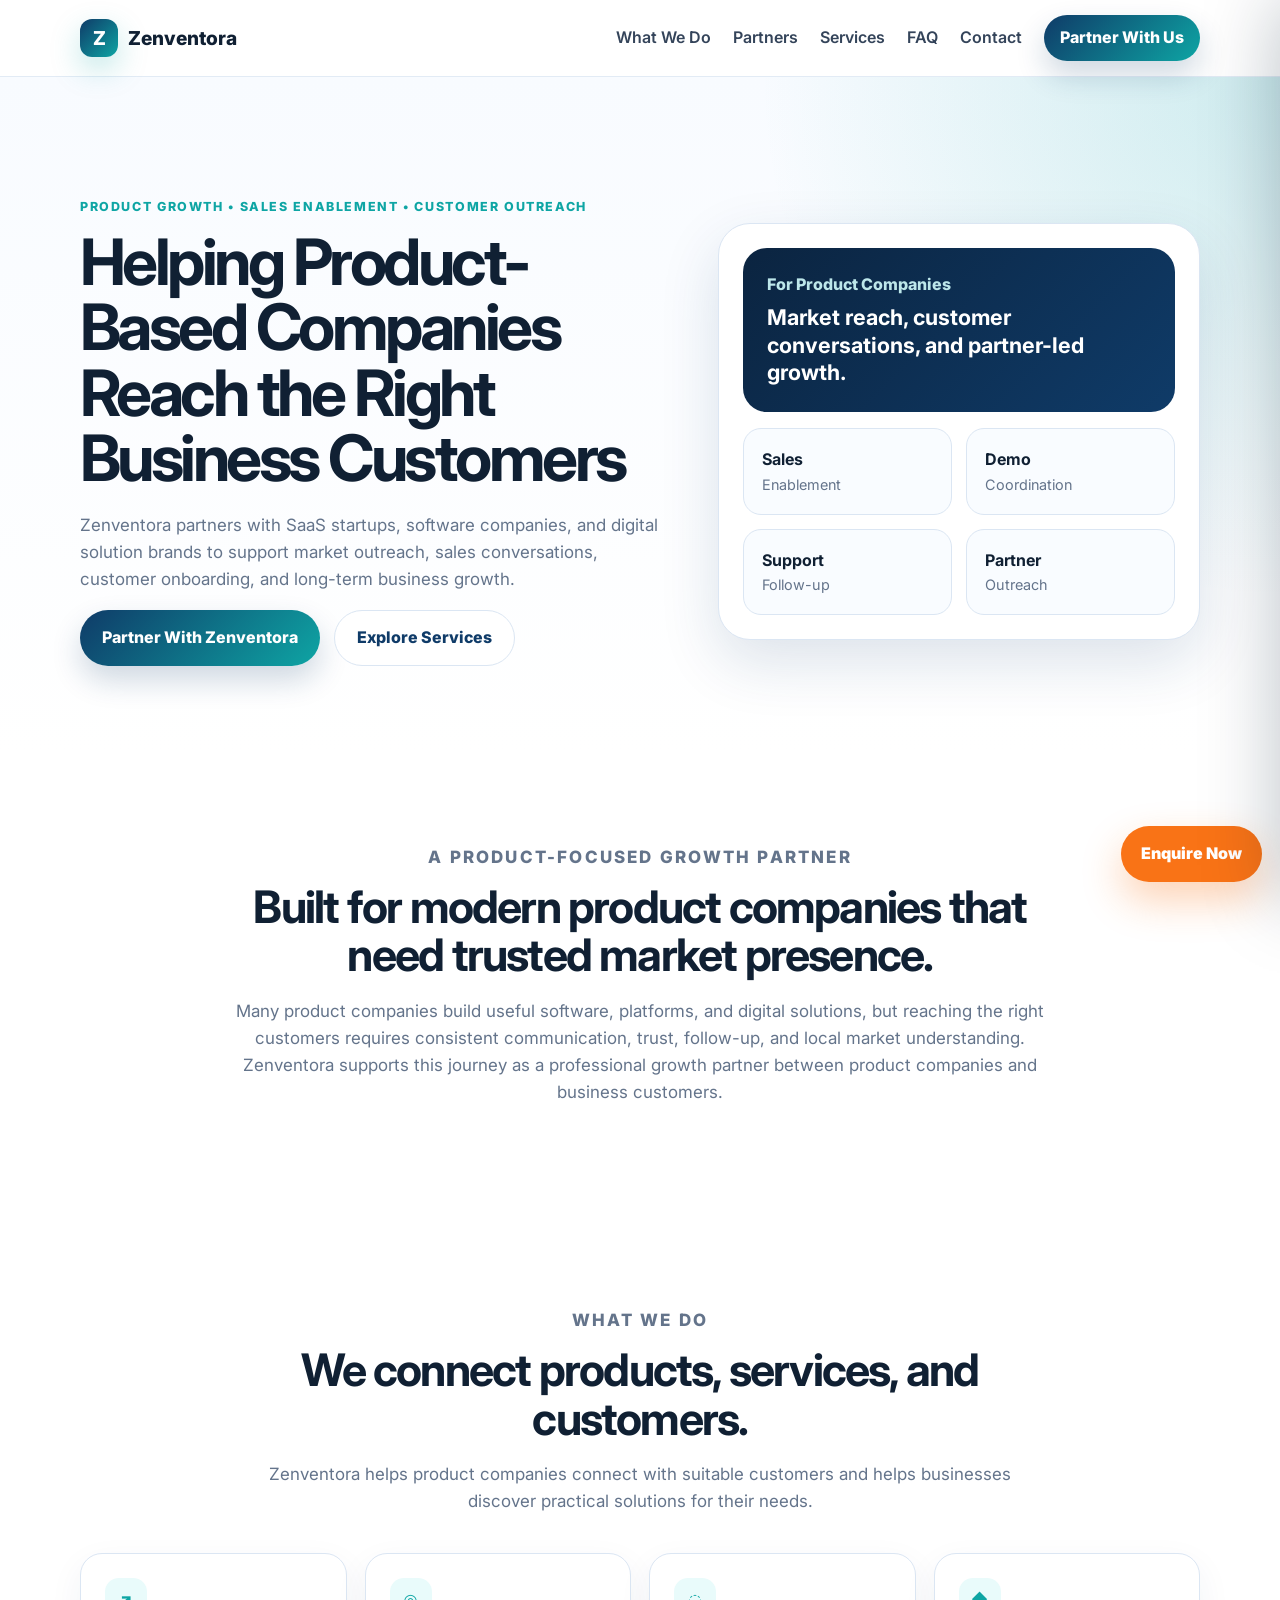
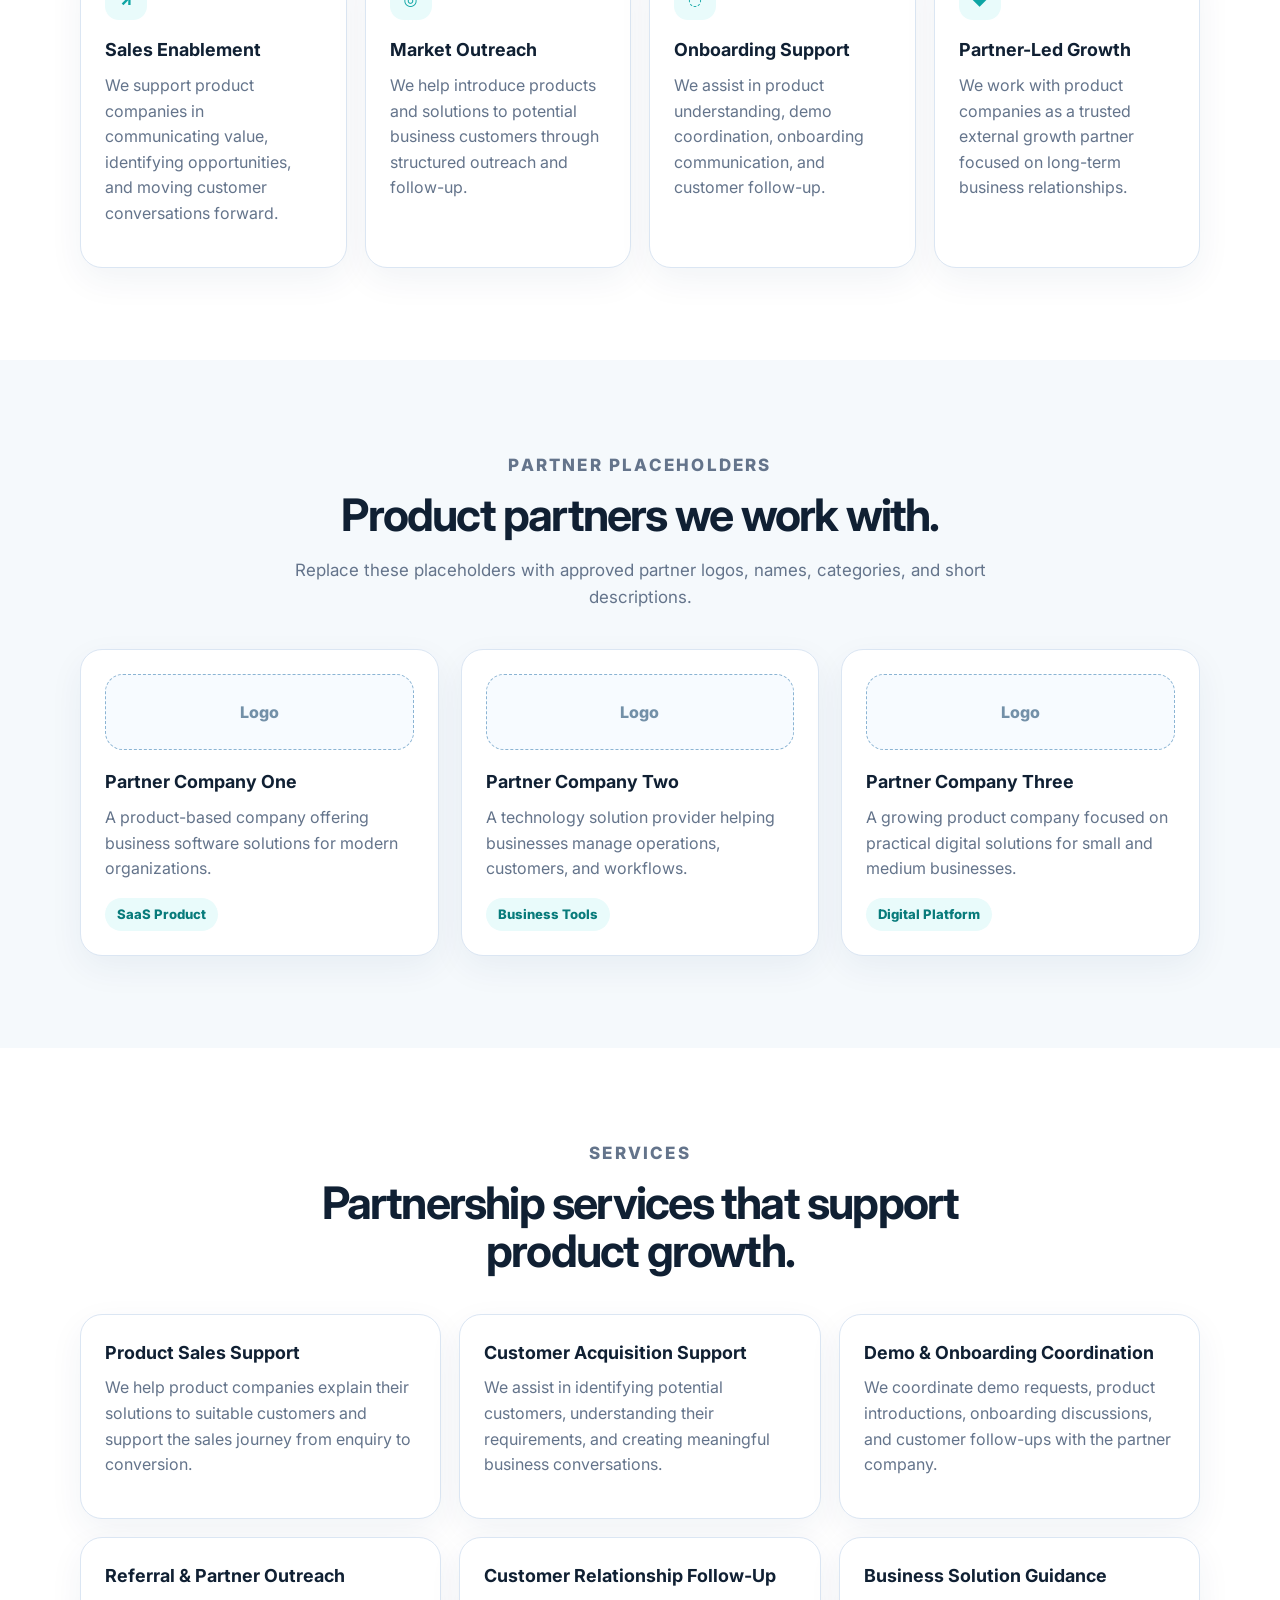
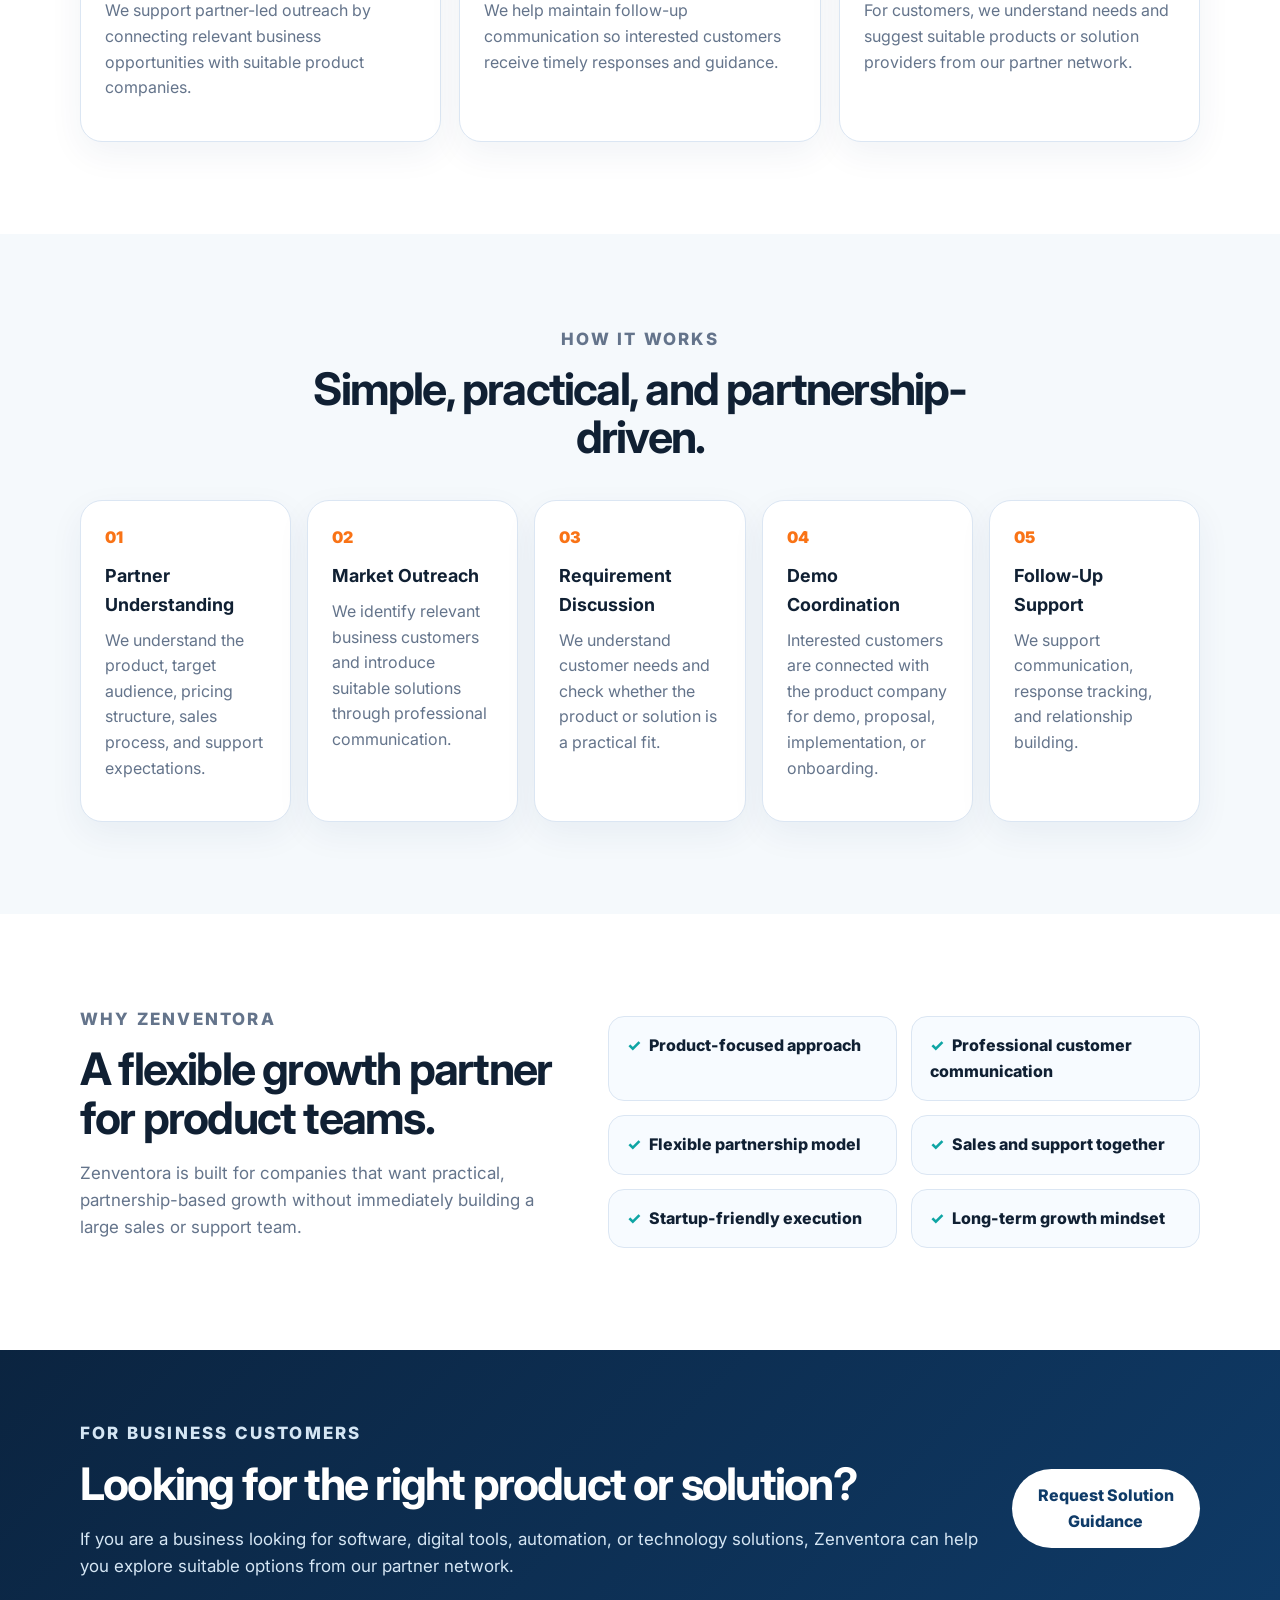
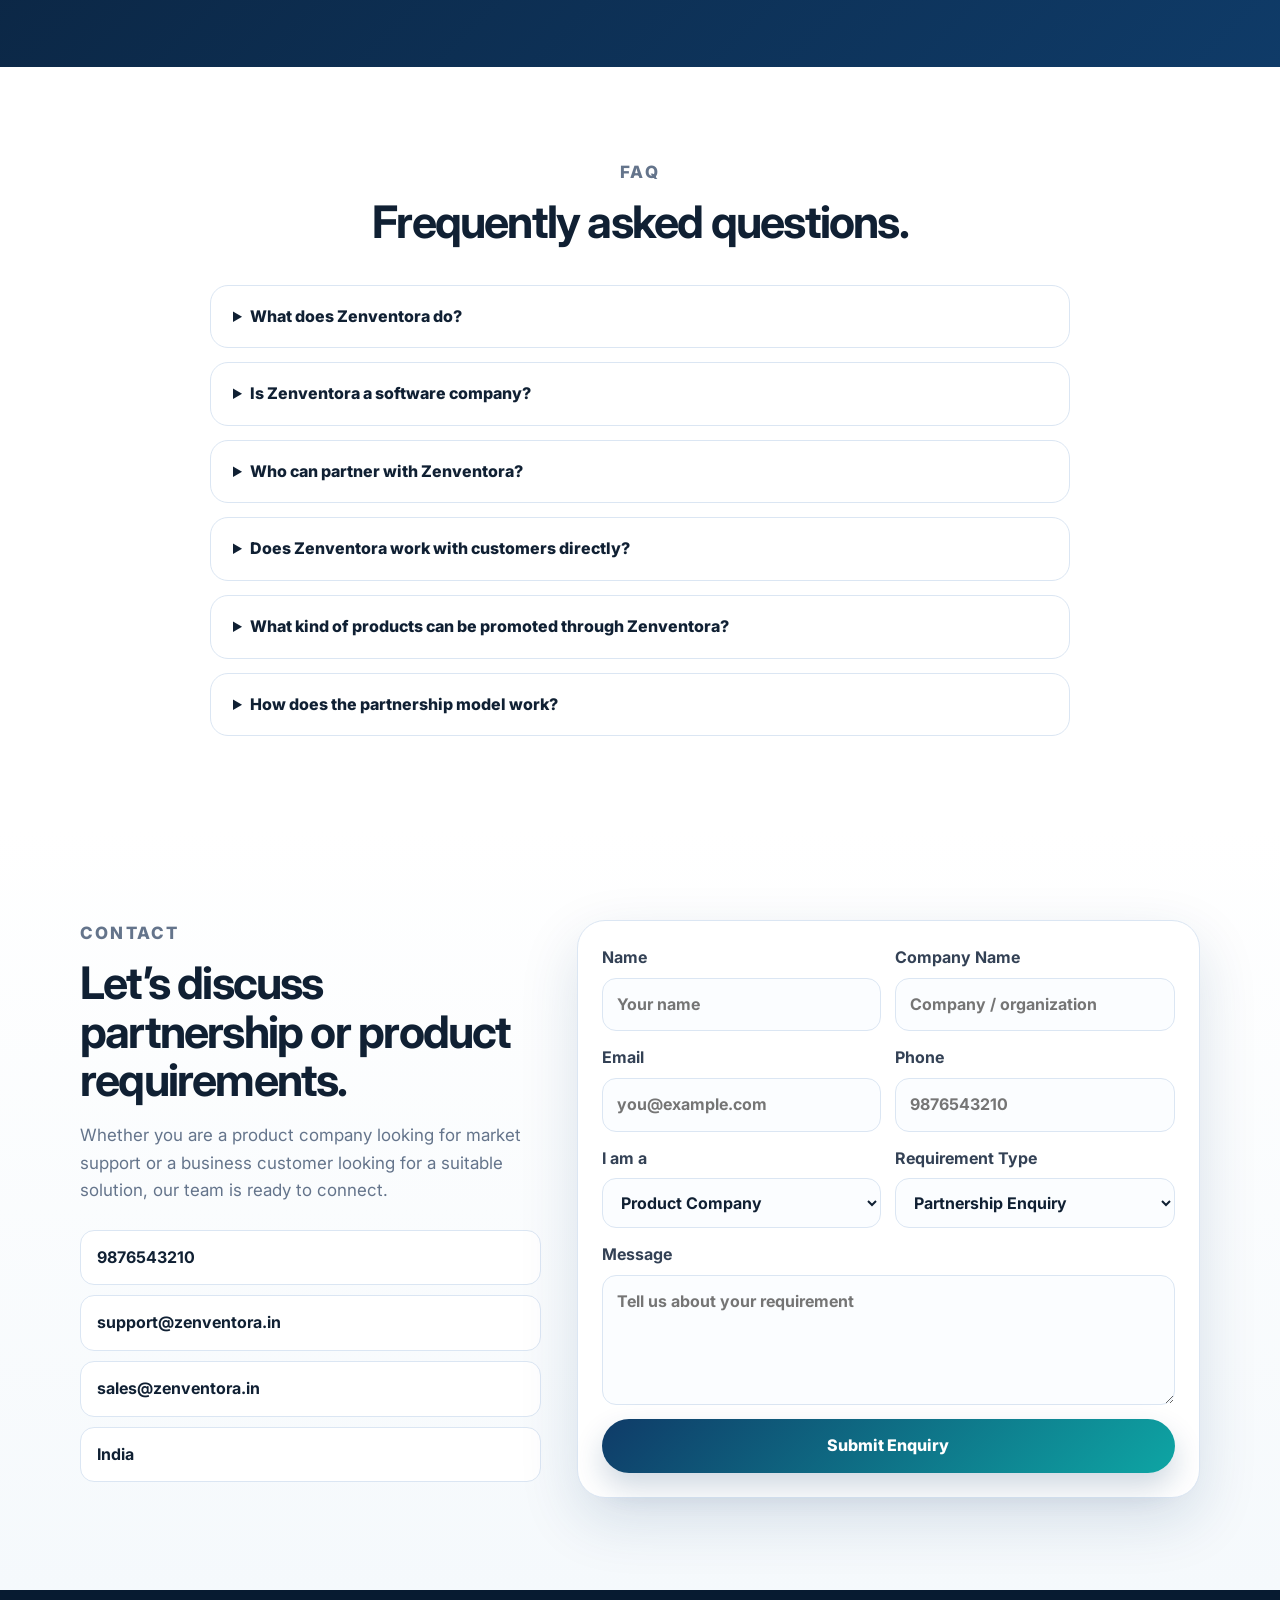
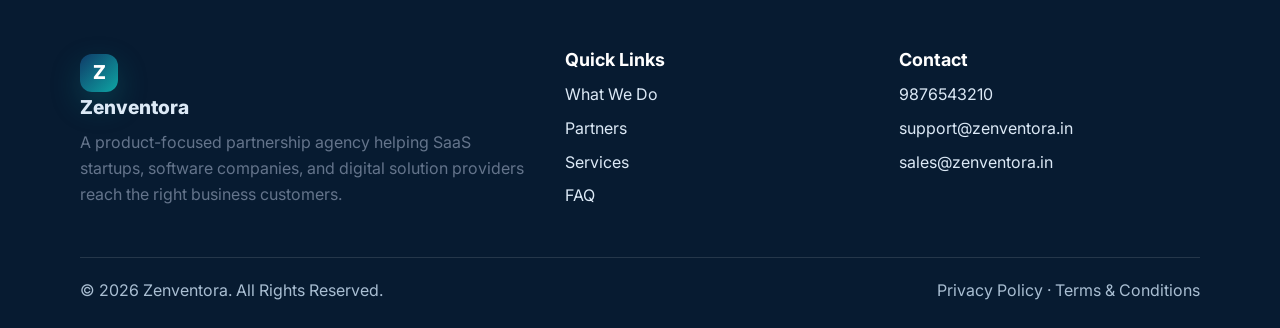
==== index.html @ bc0eb125 "Fix stylesheet link tag in index.html" ====
<!doctype html>
<html lang="en-IN">
<head>
  <meta charset="utf-8" />
  <meta name="viewport" content="width=device-width, initial-scale=1" />
  <title>Zenventora | Product Sales & Partnership Growth Agency</title>
  <meta name="description" content="Zenventora helps SaaS startups, software product companies, and digital solution providers reach the right business customers through market outreach, sales support, onboarding coordination, and partner-led growth." />
  <meta name="keywords" content="product sales partner India, SaaS sales support agency, startup product growth partner, software product sales partner, customer acquisition support, business solution partner, SaaS partnership agency, product outreach agency" />
  <meta name="author" content="Zenventora" />
  <meta name="robots" content="index, follow, max-image-preview:large" />
  <link rel="canonical" href="https://zenventora.in/" />

  <meta property="og:type" content="website" />
  <meta property="og:url" content="https://zenventora.in/" />
  <meta property="og:title" content="Zenventora — Product-Focused Growth Partner" />
  <meta property="og:description" content="Helping product companies and SaaS startups connect with suitable business customers through sales support, outreach, and partnership coordination." />
  <meta property="og:image" content="https://zenventora.in/assets/og-image.svg" />
  <meta property="og:site_name" content="Zenventora" />
  <meta property="og:locale" content="en_IN" />
  <meta name="twitter:card" content="summary_large_image" />
  <meta name="twitter:title" content="Zenventora — Product-Focused Growth Partner" />
  <meta name="twitter:description" content="Product growth, sales enablement, customer outreach, and partner-led growth for SaaS and software companies." />
  <meta name="twitter:image" content="https://zenventora.in/assets/og-image.svg" />

  <link rel="icon" href="/assets/favicon.svg" type="image/svg+xml" />
  <link rel="apple-touch-icon" href="/assets/apple-touch-icon.svg" />
  <link rel="manifest" href="/site.webmanifest" />
  <meta name="theme-color" content="#0f3b68" />

  <link rel="preconnect" href="https://fonts.googleapis.com" />
  <link rel="preconnect" href="https://fonts.gstatic.com" crossorigin />
  <link href="https://fonts.googleapis.com/css2?family=Inter:wght@400;500;600;700;800&display=swap" rel="stylesheet" />
  <link rel="stylesheet" href="styles.css">

  <script type="application/ld+json">
  {
    "@context": "https://schema.org",
    "@type": "Organization",
    "name": "Zenventora",
    "url": "https://zenventora.in/",
    "logo": "https://zenventora.in/assets/favicon.svg",
    "description": "Zenventora helps product-based companies, SaaS startups, and digital solution providers reach business customers through market outreach, sales support, onboarding coordination, and partner-led growth.",
    "contactPoint": [{
      "@type": "ContactPoint",
      "telephone": "+91-9876543210",
      "contactType": "sales",
      "areaServed": "IN",
      "availableLanguage": ["English", "Tamil"]
    }]
  }
  </script>
  <script type="application/ld+json">
  {
    "@context": "https://schema.org",
    "@type": "FAQPage",
    "mainEntity": [
      {"@type":"Question","name":"What does Zenventora do?","acceptedAnswer":{"@type":"Answer","text":"Zenventora helps product-based companies, SaaS startups, and digital solution providers reach suitable business customers through market outreach, sales support, onboarding coordination, and partner-led growth."}},
      {"@type":"Question","name":"Is Zenventora a software company?","acceptedAnswer":{"@type":"Answer","text":"Zenventora is a product partnership and growth support agency that works with product companies and connects their solutions with suitable customers."}},
      {"@type":"Question","name":"Who can partner with Zenventora?","acceptedAnswer":{"@type":"Answer","text":"SaaS companies, software product companies, startup product teams, digital solution brands, and business technology providers can partner with Zenventora."}},
      {"@type":"Question","name":"Does Zenventora work with customers directly?","acceptedAnswer":{"@type":"Answer","text":"Yes. Businesses looking for software, digital tools, automation, or technology solutions can contact Zenventora for guided solution discovery."}}
    ]
  }
  </script>
</head>
<body>
  <a class="skip-link" href="#main">Skip to content</a>
  <header class="site-header" data-header>
    <nav class="nav container" aria-label="Primary navigation">
      <a class="brand" href="#home" aria-label="Zenventora home">
        <span class="brand-mark">Z</span><span>Zenventora</span>
      </a>
      <button class="nav-toggle" type="button" aria-controls="nav-menu" aria-expanded="false" data-nav-toggle>Menu</button>
      <div id="nav-menu" class="nav-menu" data-nav-menu>
        <a href="#what-we-do">What We Do</a>
        <a href="#partners">Partners</a>
        <a href="#services">Services</a>
        <a href="#faq">FAQ</a>
        <a href="#contact">Contact</a>
        <button class="btn btn-primary btn-small" type="button" data-open-drawer>Partner With Us</button>
      </div>
    </nav>
  </header>

  <main id="main">
    <section id="home" class="hero section">
      <div class="container hero-grid">
        <div class="hero-copy">
          <p class="eyebrow">Product Growth • Sales Enablement • Customer Outreach</p>
          <h1>Helping Product-Based Companies Reach the Right Business Customers</h1>
          <p class="hero-text">Zenventora partners with SaaS startups, software companies, and digital solution brands to support market outreach, sales conversations, customer onboarding, and long-term business growth.</p>
          <div class="hero-actions">
            <button class="btn btn-primary" type="button" data-open-drawer>Partner With Zenventora</button>
            <a class="btn btn-secondary" href="#services">Explore Services</a>
          </div>
        </div>
        <div class="hero-panel" aria-label="Zenventora focus areas">
          <div class="metric-card accent">
            <span>For Product Companies</span>
            <strong>Market reach, customer conversations, and partner-led growth.</strong>
          </div>
          <div class="metric-grid">
            <div><strong>Sales</strong><span>Enablement</span></div>
            <div><strong>Demo</strong><span>Coordination</span></div>
            <div><strong>Support</strong><span>Follow-up</span></div>
            <div><strong>Partner</strong><span>Outreach</span></div>
          </div>
        </div>
      </div>
    </section>

    <section class="section intro">
      <div class="container narrow">
        <p class="eyebrow">A product-focused growth partner</p>
        <h2>Built for modern product companies that need trusted market presence.</h2>
        <p>Many product companies build useful software, platforms, and digital solutions, but reaching the right customers requires consistent communication, trust, follow-up, and local market understanding. Zenventora supports this journey as a professional growth partner between product companies and business customers.</p>
      </div>
    </section>

    <section id="what-we-do" class="section">
      <div class="container">
        <div class="section-heading">
          <p class="eyebrow">What we do</p>
          <h2>We connect products, services, and customers.</h2>
          <p>Zenventora helps product companies connect with suitable customers and helps businesses discover practical solutions for their needs.</p>
        </div>
        <div class="card-grid four">
          <article class="card"><span class="icon">↗</span><h3>Sales Enablement</h3><p>We support product companies in communicating value, identifying opportunities, and moving customer conversations forward.</p></article>
          <article class="card"><span class="icon">◎</span><h3>Market Outreach</h3><p>We help introduce products and solutions to potential business customers through structured outreach and follow-up.</p></article>
          <article class="card"><span class="icon">◌</span><h3>Onboarding Support</h3><p>We assist in product understanding, demo coordination, onboarding communication, and customer follow-up.</p></article>
          <article class="card"><span class="icon">◆</span><h3>Partner-Led Growth</h3><p>We work with product companies as a trusted external growth partner focused on long-term business relationships.</p></article>
        </div>
      </div>
    </section>

    <section id="partners" class="section soft-bg">
      <div class="container">
        <div class="section-heading">
          <p class="eyebrow">Partner placeholders</p>
          <h2>Product partners we work with.</h2>
          <p>Replace these placeholders with approved partner logos, names, categories, and short descriptions.</p>
        </div>
        <div class="partner-grid">
          <article class="partner-card"><div class="logo-placeholder">Logo</div><h3>Partner Company One</h3><p>A product-based company offering business software solutions for modern organizations.</p><span>SaaS Product</span></article>
          <article class="partner-card"><div class="logo-placeholder">Logo</div><h3>Partner Company Two</h3><p>A technology solution provider helping businesses manage operations, customers, and workflows.</p><span>Business Tools</span></article>
          <article class="partner-card"><div class="logo-placeholder">Logo</div><h3>Partner Company Three</h3><p>A growing product company focused on practical digital solutions for small and medium businesses.</p><span>Digital Platform</span></article>
        </div>
      </div>
    </section>

    <section id="services" class="section">
      <div class="container">
        <div class="section-heading">
          <p class="eyebrow">Services</p>
          <h2>Partnership services that support product growth.</h2>
        </div>
        <div class="service-list">
          <article><h3>Product Sales Support</h3><p>We help product companies explain their solutions to suitable customers and support the sales journey from enquiry to conversion.</p></article>
          <article><h3>Customer Acquisition Support</h3><p>We assist in identifying potential customers, understanding their requirements, and creating meaningful business conversations.</p></article>
          <article><h3>Demo & Onboarding Coordination</h3><p>We coordinate demo requests, product introductions, onboarding discussions, and customer follow-ups with the partner company.</p></article>
          <article><h3>Referral & Partner Outreach</h3><p>We support partner-led outreach by connecting relevant business opportunities with suitable product companies.</p></article>
          <article><h3>Customer Relationship Follow-Up</h3><p>We help maintain follow-up communication so interested customers receive timely responses and guidance.</p></article>
          <article><h3>Business Solution Guidance</h3><p>For customers, we understand needs and suggest suitable products or solution providers from our partner network.</p></article>
        </div>
      </div>
    </section>

    <section class="section process soft-bg">
      <div class="container">
        <div class="section-heading"><p class="eyebrow">How it works</p><h2>Simple, practical, and partnership-driven.</h2></div>
        <div class="steps">
          <article><span>01</span><h3>Partner Understanding</h3><p>We understand the product, target audience, pricing structure, sales process, and support expectations.</p></article>
          <article><span>02</span><h3>Market Outreach</h3><p>We identify relevant business customers and introduce suitable solutions through professional communication.</p></article>
          <article><span>03</span><h3>Requirement Discussion</h3><p>We understand customer needs and check whether the product or solution is a practical fit.</p></article>
          <article><span>04</span><h3>Demo Coordination</h3><p>Interested customers are connected with the product company for demo, proposal, implementation, or onboarding.</p></article>
          <article><span>05</span><h3>Follow-Up Support</h3><p>We support communication, response tracking, and relationship building.</p></article>
        </div>
      </div>
    </section>

    <section class="section split-section">
      <div class="container split-grid">
        <div>
          <p class="eyebrow">Why Zenventora</p>
          <h2>A flexible growth partner for product teams.</h2>
          <p>Zenventora is built for companies that want practical, partnership-based growth without immediately building a large sales or support team.</p>
        </div>
        <div class="check-grid">
          <span>Product-focused approach</span><span>Professional customer communication</span><span>Flexible partnership model</span><span>Sales and support together</span><span>Startup-friendly execution</span><span>Long-term growth mindset</span>
        </div>
      </div>
    </section>

    <section class="section customer-band">
      <div class="container customer-card">
        <div><p class="eyebrow">For business customers</p><h2>Looking for the right product or solution?</h2><p>If you are a business looking for software, digital tools, automation, or technology solutions, Zenventora can help you explore suitable options from our partner network.</p></div>
        <button class="btn btn-light" type="button" data-open-drawer>Request Solution Guidance</button>
      </div>
    </section>

    <section id="faq" class="section">
      <div class="container">
        <div class="section-heading"><p class="eyebrow">FAQ</p><h2>Frequently asked questions.</h2></div>
        <div class="faq-list">
          <details><summary>What does Zenventora do?</summary><p>Zenventora helps product-based companies, SaaS startups, and digital solution providers reach suitable business customers through market outreach, sales support, onboarding coordination, and partner-led growth.</p></details>
          <details><summary>Is Zenventora a software company?</summary><p>Zenventora is a product partnership and growth support agency that works with product companies and connects their solutions with suitable customers.</p></details>
          <details><summary>Who can partner with Zenventora?</summary><p>SaaS companies, software product companies, startup product teams, digital solution brands, and business technology providers can partner with Zenventora.</p></details>
          <details><summary>Does Zenventora work with customers directly?</summary><p>Yes. Businesses looking for software, digital tools, automation, or technology solutions can contact Zenventora for guided solution discovery.</p></details>
          <details><summary>What kind of products can be promoted through Zenventora?</summary><p>Zenventora can work with CRM, ERP, billing software, HR tools, automation platforms, productivity tools, cloud services, and other digital solutions.</p></details>
          <details><summary>How does the partnership model work?</summary><p>The partnership model depends on the product, customer segment, business process, and mutual agreement between Zenventora and the product company.</p></details>
        </div>
      </div>
    </section>

    <section id="contact" class="section contact-section">
      <div class="container contact-grid">
        <div>
          <p class="eyebrow">Contact</p>
          <h2>Let’s discuss partnership or product requirements.</h2>
          <p>Whether you are a product company looking for market support or a business customer looking for a suitable solution, our team is ready to connect.</p>
          <div class="contact-points"><a href="tel:+919876543210">9876543210</a><a href="mailto:support@zenventora.in">support@zenventora.in</a><a href="mailto:sales@zenventora.in">sales@zenventora.in</a><span>India</span></div>
        </div>
        <form class="lead-form" action="#" method="post">
          <label>Name<input name="name" placeholder="Your name" required /></label>
          <label>Company Name<input name="company" placeholder="Company / organization" /></label>
          <label>Email<input type="email" name="email" placeholder="you@example.com" required /></label>
          <label>Phone<input type="tel" name="phone" placeholder="9876543210" /></label>
          <label>I am a<select name="profile"><option>Product Company</option><option>SaaS Startup</option><option>Business Customer</option><option>IT / Solution Provider</option><option>Other</option></select></label>
          <label>Requirement Type<select name="requirement"><option>Partnership Enquiry</option><option>Product Sales Support</option><option>Customer Acquisition Support</option><option>Solution Requirement</option><option>General Enquiry</option></select></label>
          <label class="full">Message<textarea name="message" rows="4" placeholder="Tell us about your requirement"></textarea></label>
          <button class="btn btn-primary full" type="submit">Submit Enquiry</button>
        </form>
      </div>
    </section>
  </main>

  <footer class="site-footer">
    <div class="container footer-grid">
      <div><a class="brand footer-brand" href="#home"><span class="brand-mark">Z</span><span>Zenventora</span></a><p>A product-focused partnership agency helping SaaS startups, software companies, and digital solution providers reach the right business customers.</p></div>
      <div><h3>Quick Links</h3><a href="#what-we-do">What We Do</a><a href="#partners">Partners</a><a href="#services">Services</a><a href="#faq">FAQ</a></div>
      <div><h3>Contact</h3><a href="tel:+919876543210">9876543210</a><a href="mailto:support@zenventora.in">support@zenventora.in</a><a href="mailto:sales@zenventora.in">sales@zenventora.in</a></div>
    </div>
    <div class="container footer-bottom"><span>© 2026 Zenventora. All Rights Reserved.</span><span><a href="#">Privacy Policy</a> · <a href="#">Terms & Conditions</a></span></div>
  </footer>

  <button class="floating-cta" type="button" data-open-drawer>Enquire Now</button>
  <div class="drawer-backdrop" data-drawer-backdrop hidden></div>
  <aside class="enquiry-drawer" aria-hidden="true" aria-label="Quick enquiry form" data-drawer>
    <button class="drawer-close" type="button" data-close-drawer>×</button>
    <p class="eyebrow">Quick enquiry</p>
    <h2>Start a conversation</h2>
    <p>Share your requirement. Replace this form action with your working form endpoint when ready.</p>
    <form class="drawer-form" action="#" method="post">
      <input name="name" placeholder="Name" required />
      <input type="email" name="email" placeholder="Email" required />
      <input type="tel" name="phone" placeholder="Phone" />
      <select name="requirement"><option>Partnership Enquiry</option><option>Solution Requirement</option><option>Product Sales Support</option><option>General Enquiry</option></select>
      <textarea name="message" rows="4" placeholder="Message"></textarea>
      <button class="btn btn-primary" type="submit">Send Enquiry</button>
    </form>
  </aside>
  <script src="/script.js" defer></script>
</body>
</html>
---- styles.css ----
:root{--navy:#0b2440;--blue:#0f3b68;--teal:#0ea5a4;--orange:#f97316;--ink:#102033;--muted:#64748b;--line:#dbe6f3;--soft:#f5f9fc;--white:#fff;--shadow:0 22px 60px rgba(15,59,104,.14);--radius:22px}*{box-sizing:border-box}html{scroll-behavior:smooth}body{margin:0;font-family:Inter,system-ui,-apple-system,Segoe UI,sans-serif;color:var(--ink);background:var(--white);line-height:1.6}a{color:inherit;text-decoration:none}button,input,select,textarea{font:inherit}.container{width:min(1120px,calc(100% - 32px));margin-inline:auto}.skip-link{position:absolute;left:-999px;top:10px;background:var(--navy);color:#fff;padding:10px 14px;z-index:99}.skip-link:focus{left:10px}.site-header{position:sticky;top:0;z-index:40;background:rgba(255,255,255,.92);backdrop-filter:blur(18px);border-bottom:1px solid rgba(219,230,243,.8)}.nav{min-height:76px;display:flex;align-items:center;justify-content:space-between;gap:22px}.brand{display:inline-flex;align-items:center;gap:10px;font-weight:800;font-size:1.2rem}.brand-mark{width:38px;height:38px;border-radius:12px;display:grid;place-items:center;color:#fff;background:linear-gradient(135deg,var(--blue),var(--teal));box-shadow:0 12px 30px rgba(14,165,164,.25)}.nav-menu{display:flex;align-items:center;gap:22px;font-weight:600;color:#34445a}.nav-menu a:hover{color:var(--teal)}.nav-toggle{display:none;border:1px solid var(--line);border-radius:999px;background:#fff;padding:9px 14px}.btn{border:0;border-radius:999px;padding:14px 22px;font-weight:800;cursor:pointer;display:inline-flex;justify-content:center;align-items:center;gap:8px;transition:.2s}.btn-primary{color:#fff;background:linear-gradient(135deg,var(--blue),var(--teal));box-shadow:0 14px 30px rgba(15,59,104,.2)}.btn-secondary{background:#fff;color:var(--blue);border:1px solid var(--line)}.btn-light{background:#fff;color:var(--blue)}.btn-small{padding:10px 16px}.section{padding:92px 0}.soft-bg{background:var(--soft)}.hero{padding:120px 0 86px;background:radial-gradient(circle at top right,rgba(14,165,164,.18),transparent 36%),linear-gradient(180deg,#f8fbff,#fff)}.hero-grid{display:grid;grid-template-columns:1.1fr .9fr;gap:48px;align-items:center}.eyebrow{text-transform:uppercase;letter-spacing:.13em;color:var(--teal);font-weight:800;font-size:.78rem;margin:0 0 12px}h1,h2,h3,p{margin-top:0}h1{font-size:clamp(2.4rem,5vw,4.6rem);line-height:1.02;letter-spacing:-.055em;margin-bottom:22px}h2{font-size:clamp(2rem,3.5vw,3.25rem);line-height:1.08;letter-spacing:-.04em;margin-bottom:18px}h3{font-size:1.12rem;margin-bottom:8px}.hero-text,.section-heading p,.narrow p,.split-grid p,.customer-card p,.contact-grid p{color:var(--muted);font-size:1.06rem}.hero-actions{display:flex;gap:14px;flex-wrap:wrap}.hero-panel{background:#fff;border:1px solid var(--line);border-radius:32px;padding:24px;box-shadow:var(--shadow)}.metric-card{padding:24px;border-radius:24px;background:linear-gradient(135deg,var(--navy),var(--blue));color:#fff;margin-bottom:16px}.metric-card span{display:block;color:#bde7ea;font-weight:800;margin-bottom:8px}.metric-card strong{font-size:1.35rem;line-height:1.2}.metric-grid{display:grid;grid-template-columns:1fr 1fr;gap:14px}.metric-grid div{padding:18px;border:1px solid var(--line);border-radius:18px;background:#f9fcff}.metric-grid strong,.metric-grid span{display:block}.metric-grid span{color:var(--muted);font-size:.9rem}.narrow{max-width:840px;text-align:center}.section-heading{max-width:760px;margin:0 auto 38px;text-align:center}.card-grid{display:grid;gap:18px}.card-grid.four{grid-template-columns:repeat(4,1fr)}.card,.partner-card,.service-list article,.steps article{background:#fff;border:1px solid var(--line);border-radius:var(--radius);padding:24px;box-shadow:0 12px 35px rgba(15,59,104,.06)}.card p,.partner-card p,.service-list p,.steps p,.faq-list p,.footer-grid p{color:var(--muted)}.icon{display:grid;place-items:center;width:42px;height:42px;border-radius:14px;background:#e9fbfb;color:var(--teal);font-weight:900;margin-bottom:16px}.partner-grid{display:grid;grid-template-columns:repeat(3,1fr);gap:22px}.logo-placeholder{height:76px;border:1px dashed #8bb4d3;border-radius:18px;display:grid;place-items:center;color:#7390a8;font-weight:800;background:#f7fbff;margin-bottom:18px}.partner-card span{display:inline-flex;border-radius:999px;background:#e9fbfb;color:#087b7b;padding:6px 12px;font-weight:800;font-size:.82rem}.service-list{display:grid;grid-template-columns:repeat(3,1fr);gap:18px}.steps{display:grid;grid-template-columns:repeat(5,1fr);gap:16px}.steps span{display:inline-flex;color:var(--orange);font-weight:900;margin-bottom:12px}.split-grid{display:grid;grid-template-columns:.9fr 1.1fr;gap:44px;align-items:center}.check-grid{display:grid;grid-template-columns:1fr 1fr;gap:14px}.check-grid span{padding:16px 18px;border-radius:16px;background:#f7fbff;border:1px solid var(--line);font-weight:800}.check-grid span:before{content:'✓';color:var(--teal);margin-right:8px}.customer-band{padding:70px 0;background:linear-gradient(135deg,var(--navy),var(--blue));color:#fff}.customer-card{display:flex;align-items:center;justify-content:space-between;gap:30px}.customer-card p{color:#d5e6f4}.faq-list{max-width:860px;margin:auto;display:grid;gap:14px}.faq-list details{border:1px solid var(--line);border-radius:18px;background:#fff;padding:18px 22px}.faq-list summary{cursor:pointer;font-weight:800}.contact-section{background:linear-gradient(180deg,#fff,var(--soft))}.contact-grid{display:grid;grid-template-columns:.85fr 1.15fr;gap:36px;align-items:start}.contact-points{display:grid;gap:10px;margin-top:26px}.contact-points a,.contact-points span{padding:14px 16px;border:1px solid var(--line);border-radius:14px;background:#fff;font-weight:700}.lead-form{display:grid;grid-template-columns:1fr 1fr;gap:14px;background:#fff;border:1px solid var(--line);border-radius:28px;padding:24px;box-shadow:var(--shadow)}label{display:grid;gap:7px;font-weight:700;color:#334155}.full{grid-column:1/-1}input,select,textarea{width:100%;border:1px solid var(--line);border-radius:14px;padding:13px 14px;background:#fbfdff;color:var(--ink)}textarea{resize:vertical}.site-footer{background:#071b31;color:#dce9f6;padding:56px 0 24px}.footer-grid{display:grid;grid-template-columns:1.5fr 1fr 1fr;gap:34px}.footer-grid a{display:block;color:#dce9f6;margin:8px 0}.footer-grid h3{color:#fff}.footer-brand{color:#fff}.footer-bottom{border-top:1px solid rgba(255,255,255,.12);margin-top:34px;padding-top:20px;display:flex;justify-content:space-between;gap:14px;flex-wrap:wrap;color:#a9bed2}.floating-cta{position:fixed;right:18px;bottom:18px;z-index:45;border:0;border-radius:999px;padding:15px 20px;background:var(--orange);color:#fff;font-weight:900;box-shadow:0 18px 40px rgba(249,115,22,.32);cursor:pointer}.drawer-backdrop{position:fixed;inset:0;background:rgba(7,27,49,.48);z-index:60}.enquiry-drawer{position:fixed;top:0;right:0;width:min(430px,100%);height:100dvh;background:#fff;z-index:61;padding:30px;box-shadow:-25px 0 70px rgba(7,27,49,.25);transform:translateX(105%);transition:.25s;overflow:auto}.enquiry-drawer.open{transform:translateX(0)}.drawer-close{position:absolute;top:14px;right:16px;border:0;background:#eef5fb;border-radius:50%;width:40px;height:40px;font-size:1.5rem;cursor:pointer}.drawer-form{display:grid;gap:13px;margin-top:22px}@media (max-width:960px){.nav-toggle{display:inline-flex}.nav-menu{position:absolute;left:16px;right:16px;top:76px;background:#fff;border:1px solid var(--line);box-shadow:var(--shadow);border-radius:20px;padding:18px;display:none;flex-direction:column;align-items:stretch}.nav-menu.open{display:flex}.hero-grid,.split-grid,.contact-grid{grid-template-columns:1fr}.card-grid.four,.service-list{grid-template-columns:1fr 1fr}.steps{grid-template-columns:1fr 1fr}.partner-grid{grid-template-columns:1fr}.customer-card{align-items:flex-start;flex-direction:column}.section{padding:72px 0}.hero{padding-top:92px}}@media (max-width:620px){.container{width:min(100% - 24px,1120px)}.card-grid.four,.service-list,.steps,.check-grid,.lead-form,.footer-grid{grid-template-columns:1fr}.hero-actions .btn{width:100%}.metric-grid{grid-template-columns:1fr}.lead-form{padding:18px;border-radius:22px}.footer-bottom{display:grid}.floating-cta{left:12px;right:12px;width:calc(100% - 24px)}.section{padding:58px 0}h1{font-size:2.45rem}.hero-panel{border-radius:24px}.enquiry-drawer{padding:26px 18px 96px}}
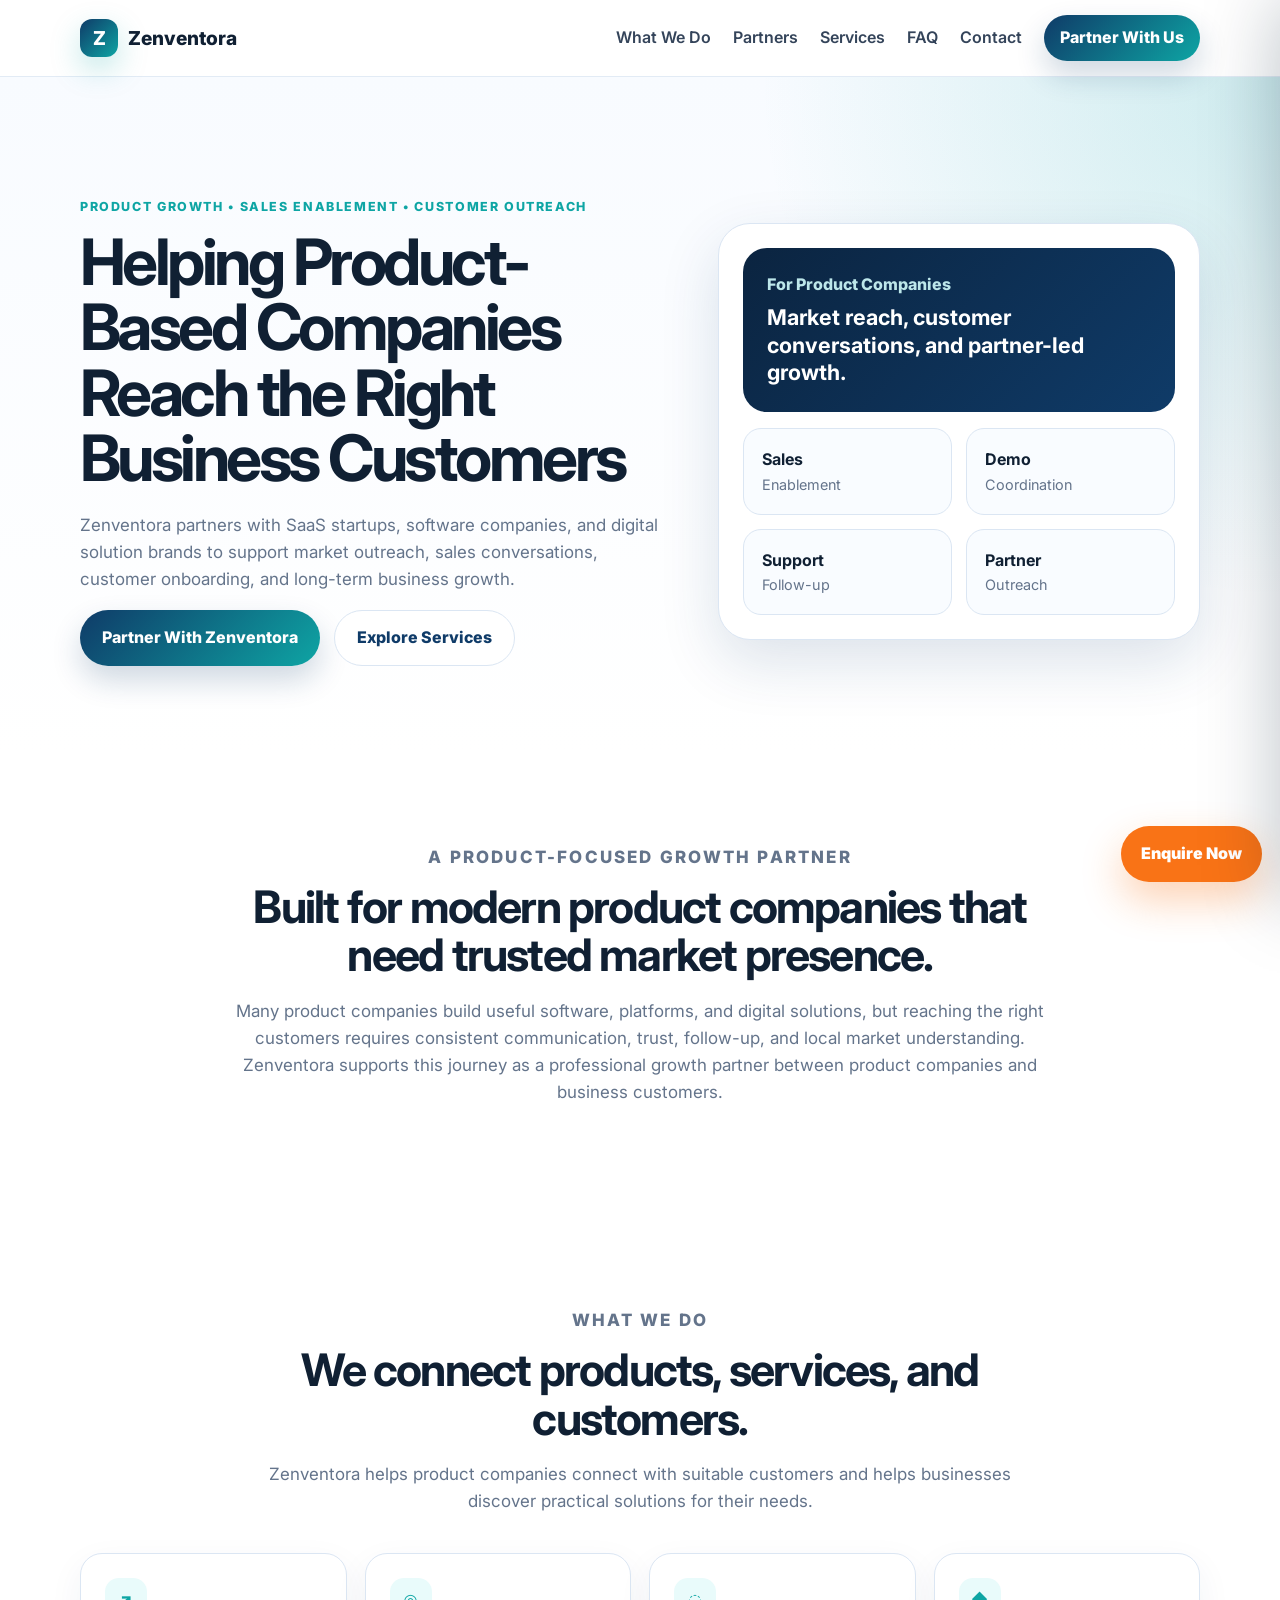
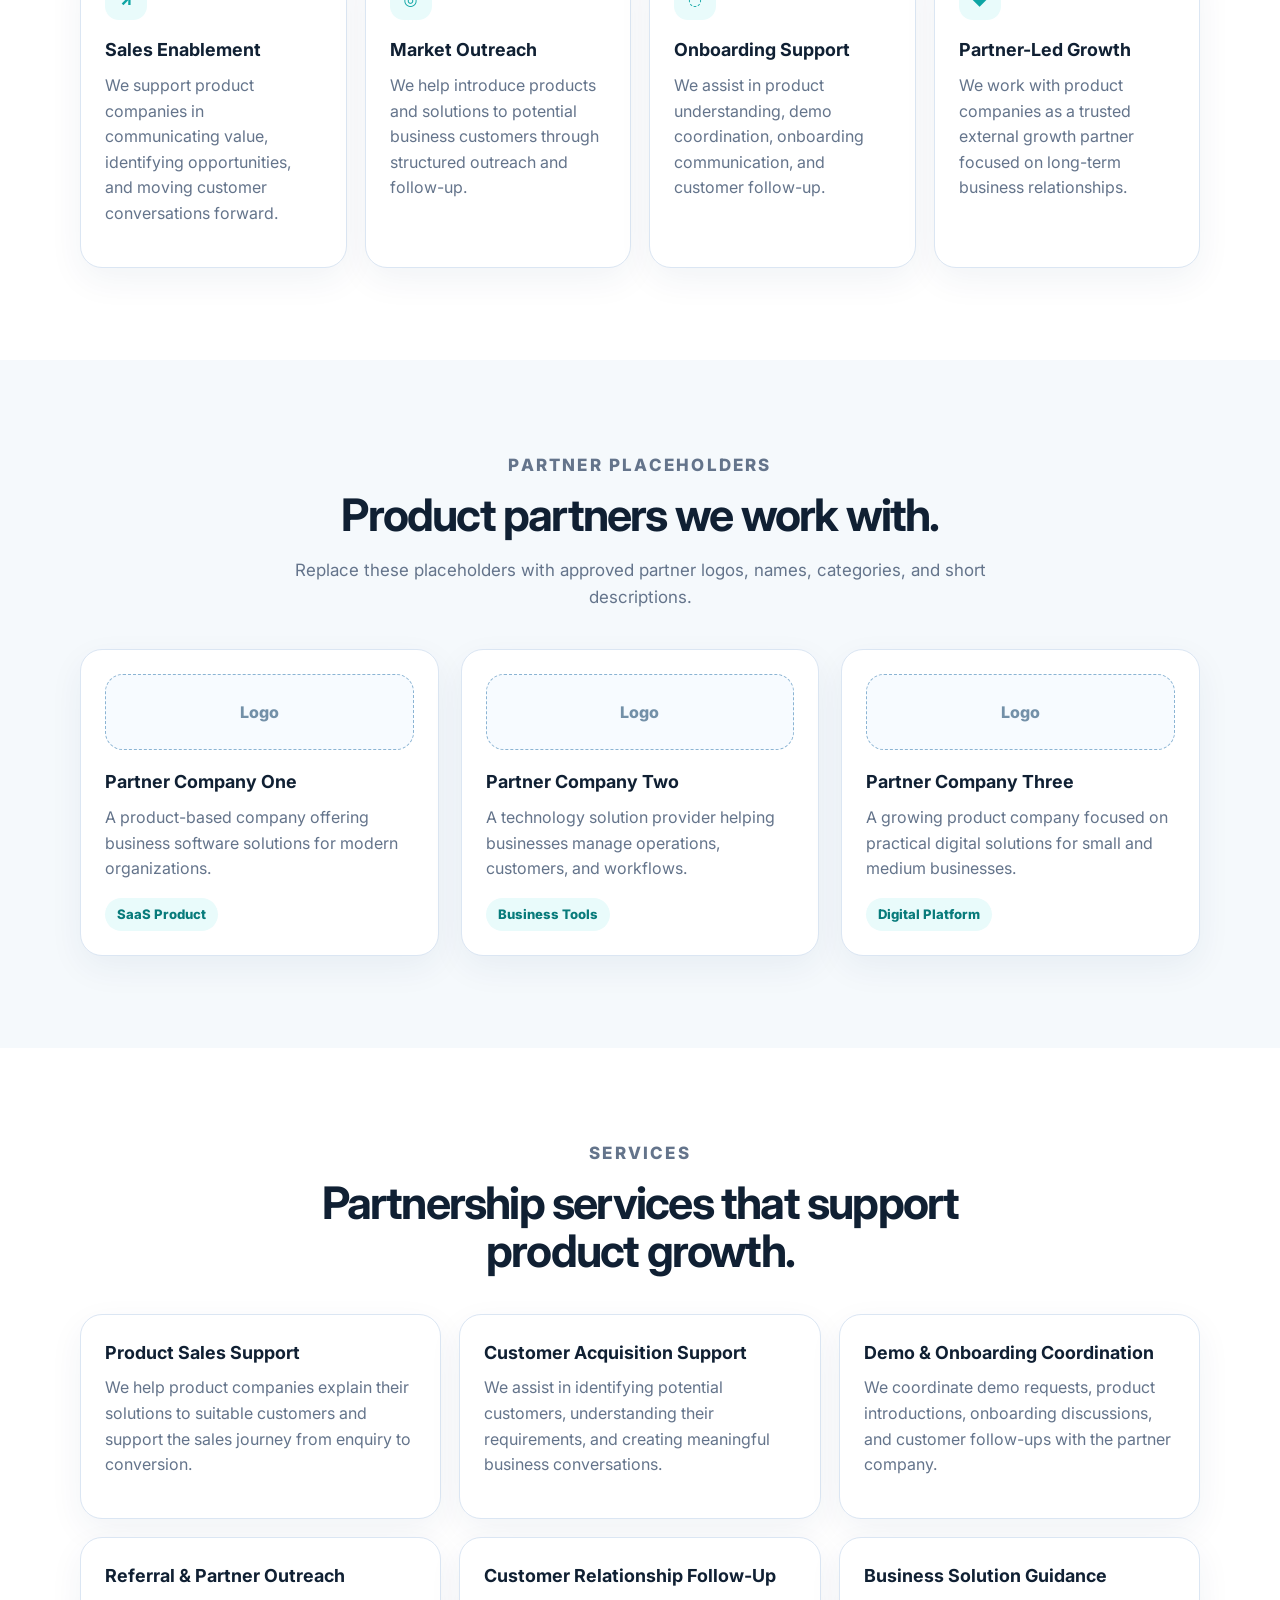
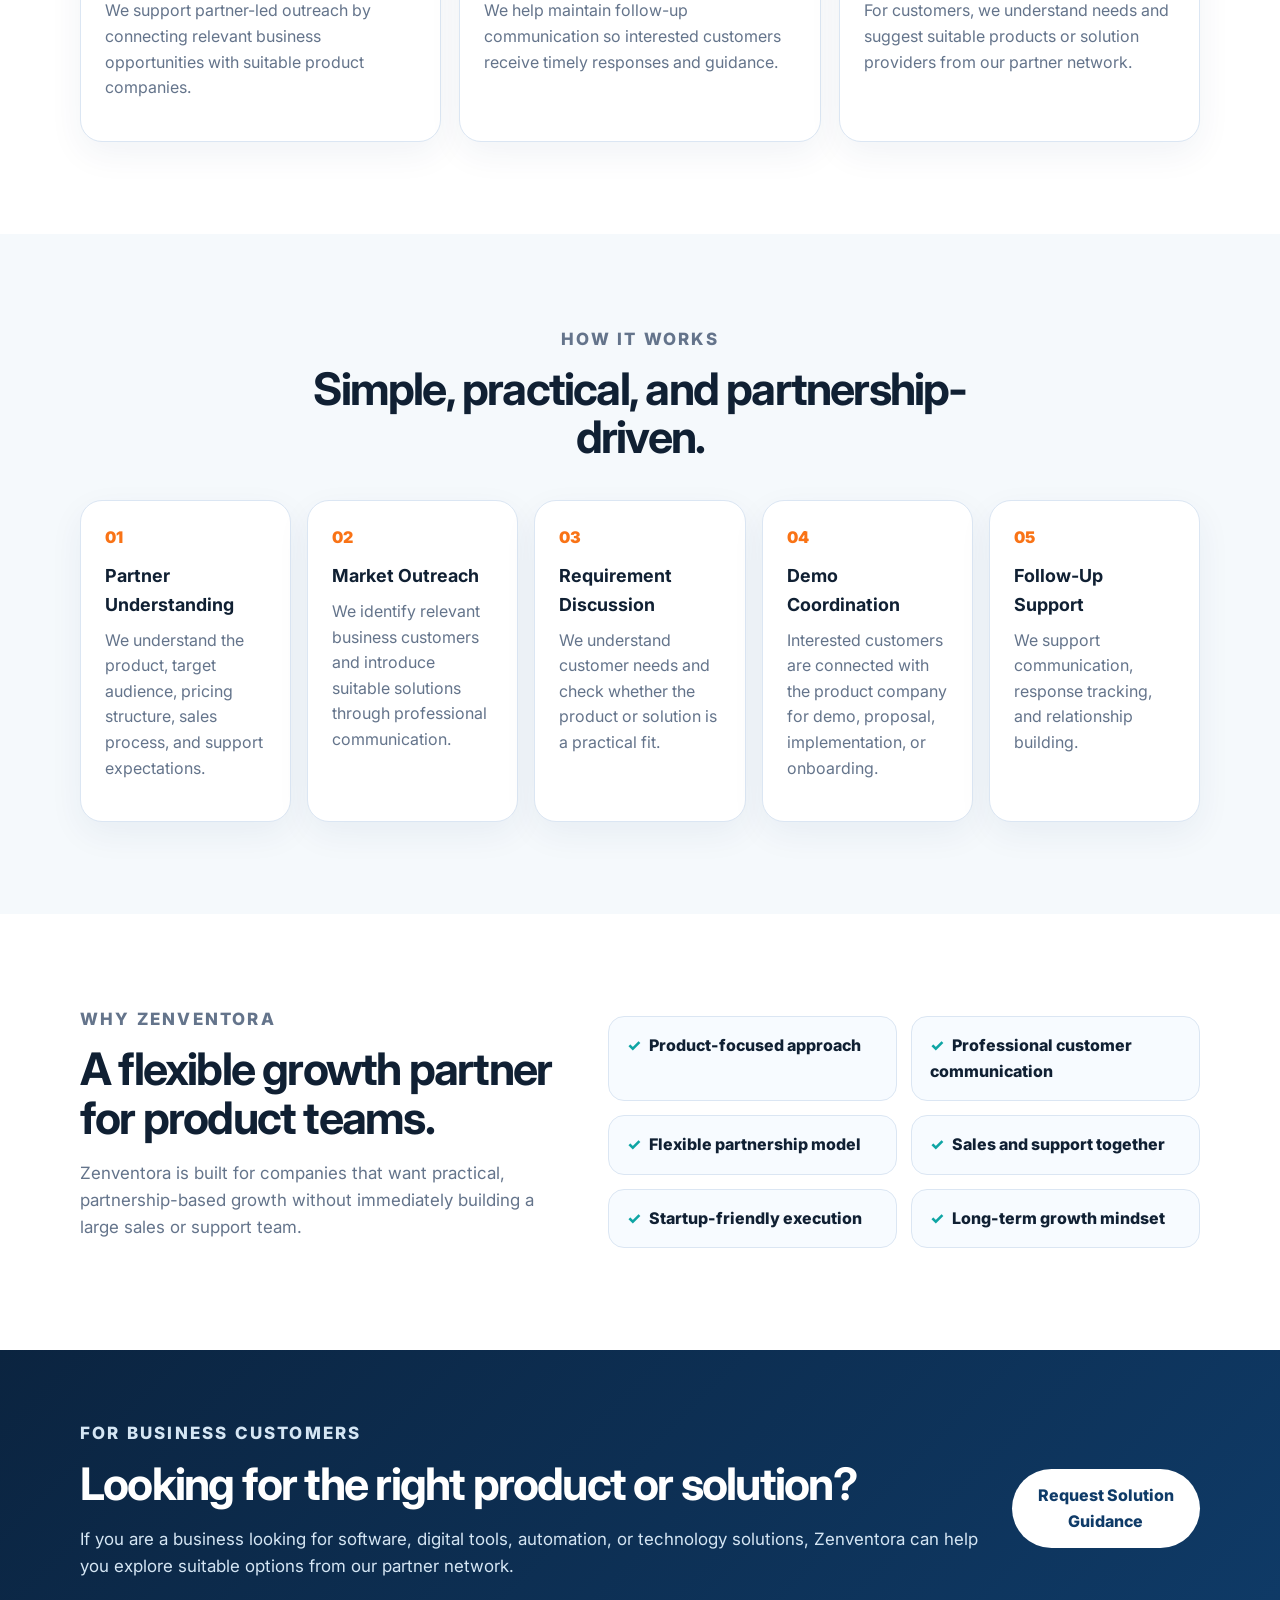
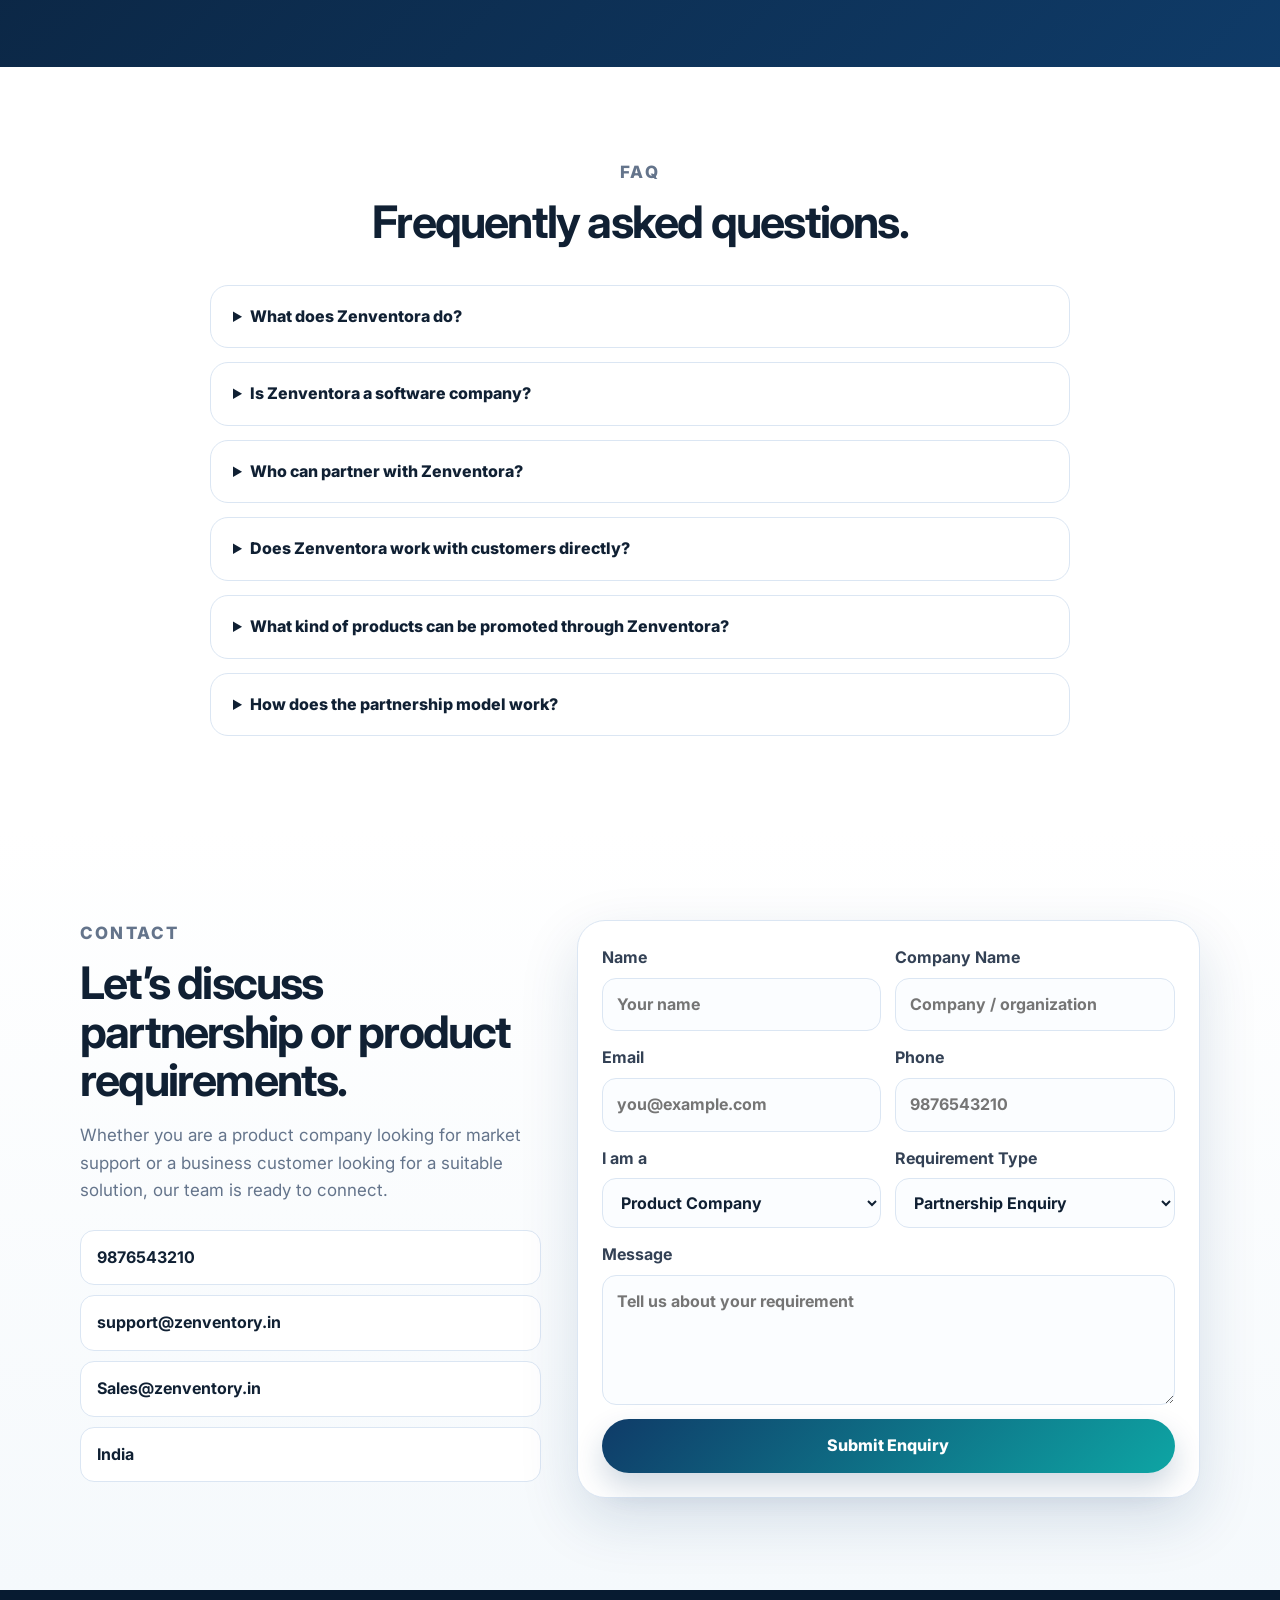
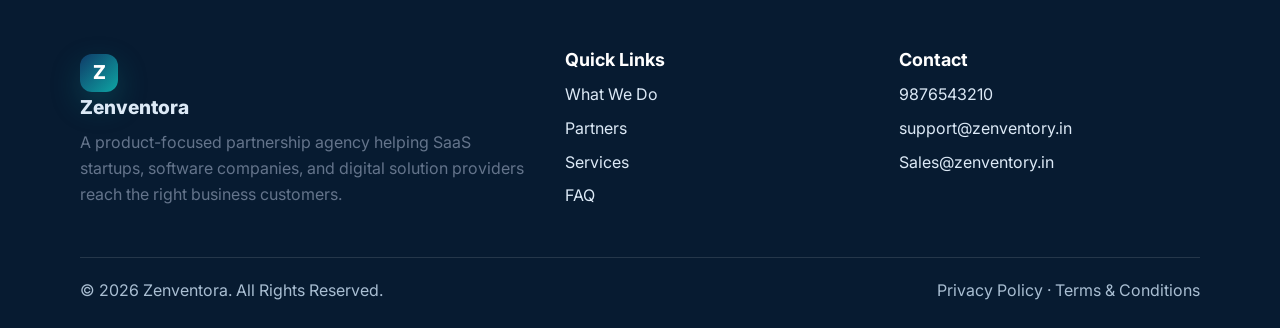
==== commit c434512d: "Refine Zenventora SEO and legal pages" ====
--- a/index.html
+++ b/index.html
@@ -22,15 +22,15 @@
   <meta name="twitter:description" content="Product growth, sales enablement, customer outreach, and partner-led growth for SaaS and software companies." />
   <meta name="twitter:image" content="https://zenventora.in/assets/og-image.svg" />
 
-  <link rel="icon" href="/assets/favicon.svg" type="image/svg+xml" />
-  <link rel="apple-touch-icon" href="/assets/apple-touch-icon.svg" />
-  <link rel="manifest" href="/site.webmanifest" />
+  <link rel="icon" href="assets/favicon.svg" type="image/svg+xml" />
+  <link rel="apple-touch-icon" href="assets/apple-touch-icon.svg" />
+  <link rel="manifest" href="site.webmanifest" />
   <meta name="theme-color" content="#0f3b68" />
 
   <link rel="preconnect" href="https://fonts.googleapis.com" />
   <link rel="preconnect" href="https://fonts.gstatic.com" crossorigin />
   <link href="https://fonts.googleapis.com/css2?family=Inter:wght@400;500;600;700;800&display=swap" rel="stylesheet" />
-  <link rel="stylesheet" href="styles.css">
+  <link rel="stylesheet" href="styles.css" />
 
   <script type="application/ld+json">
   {
@@ -217,7 +217,7 @@
           <p class="eyebrow">Contact</p>
           <h2>Let’s discuss partnership or product requirements.</h2>
           <p>Whether you are a product company looking for market support or a business customer looking for a suitable solution, our team is ready to connect.</p>
-          <div class="contact-points"><a href="tel:+919876543210">9876543210</a><a href="mailto:support@zenventora.in">support@zenventora.in</a><a href="mailto:sales@zenventora.in">sales@zenventora.in</a><span>India</span></div>
+          <div class="contact-points"><a href="tel:+919876543210">9876543210</a><a href="mailto:support@zenventory.in">support@zenventory.in</a><a href="mailto:Sales@zenventory.in">Sales@zenventory.in</a><span>India</span></div>
         </div>
         <form class="lead-form" action="#" method="post">
           <label>Name<input name="name" placeholder="Your name" required /></label>
@@ -237,9 +237,9 @@
     <div class="container footer-grid">
       <div><a class="brand footer-brand" href="#home"><span class="brand-mark">Z</span><span>Zenventora</span></a><p>A product-focused partnership agency helping SaaS startups, software companies, and digital solution providers reach the right business customers.</p></div>
       <div><h3>Quick Links</h3><a href="#what-we-do">What We Do</a><a href="#partners">Partners</a><a href="#services">Services</a><a href="#faq">FAQ</a></div>
-      <div><h3>Contact</h3><a href="tel:+919876543210">9876543210</a><a href="mailto:support@zenventora.in">support@zenventora.in</a><a href="mailto:sales@zenventora.in">sales@zenventora.in</a></div>
+      <div><h3>Contact</h3><a href="tel:+919876543210">9876543210</a><a href="mailto:support@zenventory.in">support@zenventory.in</a><a href="mailto:Sales@zenventory.in">Sales@zenventory.in</a></div>
     </div>
-    <div class="container footer-bottom"><span>© 2026 Zenventora. All Rights Reserved.</span><span><a href="#">Privacy Policy</a> · <a href="#">Terms & Conditions</a></span></div>
+    <div class="container footer-bottom"><span>© 2026 Zenventora. All Rights Reserved.</span><span><a href="privacy-policy.html">Privacy Policy</a> · <a href="terms-and-conditions.html">Terms & Conditions</a></span></div>
   </footer>
 
   <button class="floating-cta" type="button" data-open-drawer>Enquire Now</button>
@@ -258,6 +258,6 @@
       <button class="btn btn-primary" type="submit">Send Enquiry</button>
     </form>
   </aside>
-  <script src="/script.js" defer></script>
+  <script src="script.js" defer></script>
 </body>
 </html>
--- a/styles.css
+++ b/styles.css
@@ -1 +1,2 @@
 :root{--navy:#0b2440;--blue:#0f3b68;--teal:#0ea5a4;--orange:#f97316;--ink:#102033;--muted:#64748b;--line:#dbe6f3;--soft:#f5f9fc;--white:#fff;--shadow:0 22px 60px rgba(15,59,104,.14);--radius:22px}*{box-sizing:border-box}html{scroll-behavior:smooth}body{margin:0;font-family:Inter,system-ui,-apple-system,Segoe UI,sans-serif;color:var(--ink);background:var(--white);line-height:1.6}a{color:inherit;text-decoration:none}button,input,select,textarea{font:inherit}.container{width:min(1120px,calc(100% - 32px));margin-inline:auto}.skip-link{position:absolute;left:-999px;top:10px;background:var(--navy);color:#fff;padding:10px 14px;z-index:99}.skip-link:focus{left:10px}.site-header{position:sticky;top:0;z-index:40;background:rgba(255,255,255,.92);backdrop-filter:blur(18px);border-bottom:1px solid rgba(219,230,243,.8)}.nav{min-height:76px;display:flex;align-items:center;justify-content:space-between;gap:22px}.brand{display:inline-flex;align-items:center;gap:10px;font-weight:800;font-size:1.2rem}.brand-mark{width:38px;height:38px;border-radius:12px;display:grid;place-items:center;color:#fff;background:linear-gradient(135deg,var(--blue),var(--teal));box-shadow:0 12px 30px rgba(14,165,164,.25)}.nav-menu{display:flex;align-items:center;gap:22px;font-weight:600;color:#34445a}.nav-menu a:hover{color:var(--teal)}.nav-toggle{display:none;border:1px solid var(--line);border-radius:999px;background:#fff;padding:9px 14px}.btn{border:0;border-radius:999px;padding:14px 22px;font-weight:800;cursor:pointer;display:inline-flex;justify-content:center;align-items:center;gap:8px;transition:.2s}.btn-primary{color:#fff;background:linear-gradient(135deg,var(--blue),var(--teal));box-shadow:0 14px 30px rgba(15,59,104,.2)}.btn-secondary{background:#fff;color:var(--blue);border:1px solid var(--line)}.btn-light{background:#fff;color:var(--blue)}.btn-small{padding:10px 16px}.section{padding:92px 0}.soft-bg{background:var(--soft)}.hero{padding:120px 0 86px;background:radial-gradient(circle at top right,rgba(14,165,164,.18),transparent 36%),linear-gradient(180deg,#f8fbff,#fff)}.hero-grid{display:grid;grid-template-columns:1.1fr .9fr;gap:48px;align-items:center}.eyebrow{text-transform:uppercase;letter-spacing:.13em;color:var(--teal);font-weight:800;font-size:.78rem;margin:0 0 12px}h1,h2,h3,p{margin-top:0}h1{font-size:clamp(2.4rem,5vw,4.6rem);line-height:1.02;letter-spacing:-.055em;margin-bottom:22px}h2{font-size:clamp(2rem,3.5vw,3.25rem);line-height:1.08;letter-spacing:-.04em;margin-bottom:18px}h3{font-size:1.12rem;margin-bottom:8px}.hero-text,.section-heading p,.narrow p,.split-grid p,.customer-card p,.contact-grid p{color:var(--muted);font-size:1.06rem}.hero-actions{display:flex;gap:14px;flex-wrap:wrap}.hero-panel{background:#fff;border:1px solid var(--line);border-radius:32px;padding:24px;box-shadow:var(--shadow)}.metric-card{padding:24px;border-radius:24px;background:linear-gradient(135deg,var(--navy),var(--blue));color:#fff;margin-bottom:16px}.metric-card span{display:block;color:#bde7ea;font-weight:800;margin-bottom:8px}.metric-card strong{font-size:1.35rem;line-height:1.2}.metric-grid{display:grid;grid-template-columns:1fr 1fr;gap:14px}.metric-grid div{padding:18px;border:1px solid var(--line);border-radius:18px;background:#f9fcff}.metric-grid strong,.metric-grid span{display:block}.metric-grid span{color:var(--muted);font-size:.9rem}.narrow{max-width:840px;text-align:center}.section-heading{max-width:760px;margin:0 auto 38px;text-align:center}.card-grid{display:grid;gap:18px}.card-grid.four{grid-template-columns:repeat(4,1fr)}.card,.partner-card,.service-list article,.steps article{background:#fff;border:1px solid var(--line);border-radius:var(--radius);padding:24px;box-shadow:0 12px 35px rgba(15,59,104,.06)}.card p,.partner-card p,.service-list p,.steps p,.faq-list p,.footer-grid p{color:var(--muted)}.icon{display:grid;place-items:center;width:42px;height:42px;border-radius:14px;background:#e9fbfb;color:var(--teal);font-weight:900;margin-bottom:16px}.partner-grid{display:grid;grid-template-columns:repeat(3,1fr);gap:22px}.logo-placeholder{height:76px;border:1px dashed #8bb4d3;border-radius:18px;display:grid;place-items:center;color:#7390a8;font-weight:800;background:#f7fbff;margin-bottom:18px}.partner-card span{display:inline-flex;border-radius:999px;background:#e9fbfb;color:#087b7b;padding:6px 12px;font-weight:800;font-size:.82rem}.service-list{display:grid;grid-template-columns:repeat(3,1fr);gap:18px}.steps{display:grid;grid-template-columns:repeat(5,1fr);gap:16px}.steps span{display:inline-flex;color:var(--orange);font-weight:900;margin-bottom:12px}.split-grid{display:grid;grid-template-columns:.9fr 1.1fr;gap:44px;align-items:center}.check-grid{display:grid;grid-template-columns:1fr 1fr;gap:14px}.check-grid span{padding:16px 18px;border-radius:16px;background:#f7fbff;border:1px solid var(--line);font-weight:800}.check-grid span:before{content:'✓';color:var(--teal);margin-right:8px}.customer-band{padding:70px 0;background:linear-gradient(135deg,var(--navy),var(--blue));color:#fff}.customer-card{display:flex;align-items:center;justify-content:space-between;gap:30px}.customer-card p{color:#d5e6f4}.faq-list{max-width:860px;margin:auto;display:grid;gap:14px}.faq-list details{border:1px solid var(--line);border-radius:18px;background:#fff;padding:18px 22px}.faq-list summary{cursor:pointer;font-weight:800}.contact-section{background:linear-gradient(180deg,#fff,var(--soft))}.contact-grid{display:grid;grid-template-columns:.85fr 1.15fr;gap:36px;align-items:start}.contact-points{display:grid;gap:10px;margin-top:26px}.contact-points a,.contact-points span{padding:14px 16px;border:1px solid var(--line);border-radius:14px;background:#fff;font-weight:700}.lead-form{display:grid;grid-template-columns:1fr 1fr;gap:14px;background:#fff;border:1px solid var(--line);border-radius:28px;padding:24px;box-shadow:var(--shadow)}label{display:grid;gap:7px;font-weight:700;color:#334155}.full{grid-column:1/-1}input,select,textarea{width:100%;border:1px solid var(--line);border-radius:14px;padding:13px 14px;background:#fbfdff;color:var(--ink)}textarea{resize:vertical}.site-footer{background:#071b31;color:#dce9f6;padding:56px 0 24px}.footer-grid{display:grid;grid-template-columns:1.5fr 1fr 1fr;gap:34px}.footer-grid a{display:block;color:#dce9f6;margin:8px 0}.footer-grid h3{color:#fff}.footer-brand{color:#fff}.footer-bottom{border-top:1px solid rgba(255,255,255,.12);margin-top:34px;padding-top:20px;display:flex;justify-content:space-between;gap:14px;flex-wrap:wrap;color:#a9bed2}.floating-cta{position:fixed;right:18px;bottom:18px;z-index:45;border:0;border-radius:999px;padding:15px 20px;background:var(--orange);color:#fff;font-weight:900;box-shadow:0 18px 40px rgba(249,115,22,.32);cursor:pointer}.drawer-backdrop{position:fixed;inset:0;background:rgba(7,27,49,.48);z-index:60}.enquiry-drawer{position:fixed;top:0;right:0;width:min(430px,100%);height:100dvh;background:#fff;z-index:61;padding:30px;box-shadow:-25px 0 70px rgba(7,27,49,.25);transform:translateX(105%);transition:.25s;overflow:auto}.enquiry-drawer.open{transform:translateX(0)}.drawer-close{position:absolute;top:14px;right:16px;border:0;background:#eef5fb;border-radius:50%;width:40px;height:40px;font-size:1.5rem;cursor:pointer}.drawer-form{display:grid;gap:13px;margin-top:22px}@media (max-width:960px){.nav-toggle{display:inline-flex}.nav-menu{position:absolute;left:16px;right:16px;top:76px;background:#fff;border:1px solid var(--line);box-shadow:var(--shadow);border-radius:20px;padding:18px;display:none;flex-direction:column;align-items:stretch}.nav-menu.open{display:flex}.hero-grid,.split-grid,.contact-grid{grid-template-columns:1fr}.card-grid.four,.service-list{grid-template-columns:1fr 1fr}.steps{grid-template-columns:1fr 1fr}.partner-grid{grid-template-columns:1fr}.customer-card{align-items:flex-start;flex-direction:column}.section{padding:72px 0}.hero{padding-top:92px}}@media (max-width:620px){.container{width:min(100% - 24px,1120px)}.card-grid.four,.service-list,.steps,.check-grid,.lead-form,.footer-grid{grid-template-columns:1fr}.hero-actions .btn{width:100%}.metric-grid{grid-template-columns:1fr}.lead-form{padding:18px;border-radius:22px}.footer-bottom{display:grid}.floating-cta{left:12px;right:12px;width:calc(100% - 24px)}.section{padding:58px 0}h1{font-size:2.45rem}.hero-panel{border-radius:24px}.enquiry-drawer{padding:26px 18px 96px}}
+.legal-page .legal-hero{padding:92px 0 64px}.updated{display:inline-flex;margin-top:12px;padding:8px 14px;border-radius:999px;background:#e9fbfb;color:#087b7b;font-weight:800}.legal-content{max-width:900px;background:#fff;border:1px solid var(--line);border-radius:28px;padding:34px;box-shadow:var(--shadow)}.legal-content h2{font-size:1.35rem;letter-spacing:-.02em;margin-top:28px}.legal-content h2:first-child{margin-top:0}.legal-content a{color:var(--teal);font-weight:800}.legal-nav{display:flex!important;position:static!important;box-shadow:none!important;border:0!important;background:transparent!important;padding:0!important;flex-direction:row!important;align-items:center!important}@media (max-width:720px){.legal-nav{gap:12px!important;flex-wrap:wrap;justify-content:flex-end;font-size:.92rem}.legal-content{padding:22px;border-radius:22px}.legal-page .legal-hero{padding:72px 0 44px}}
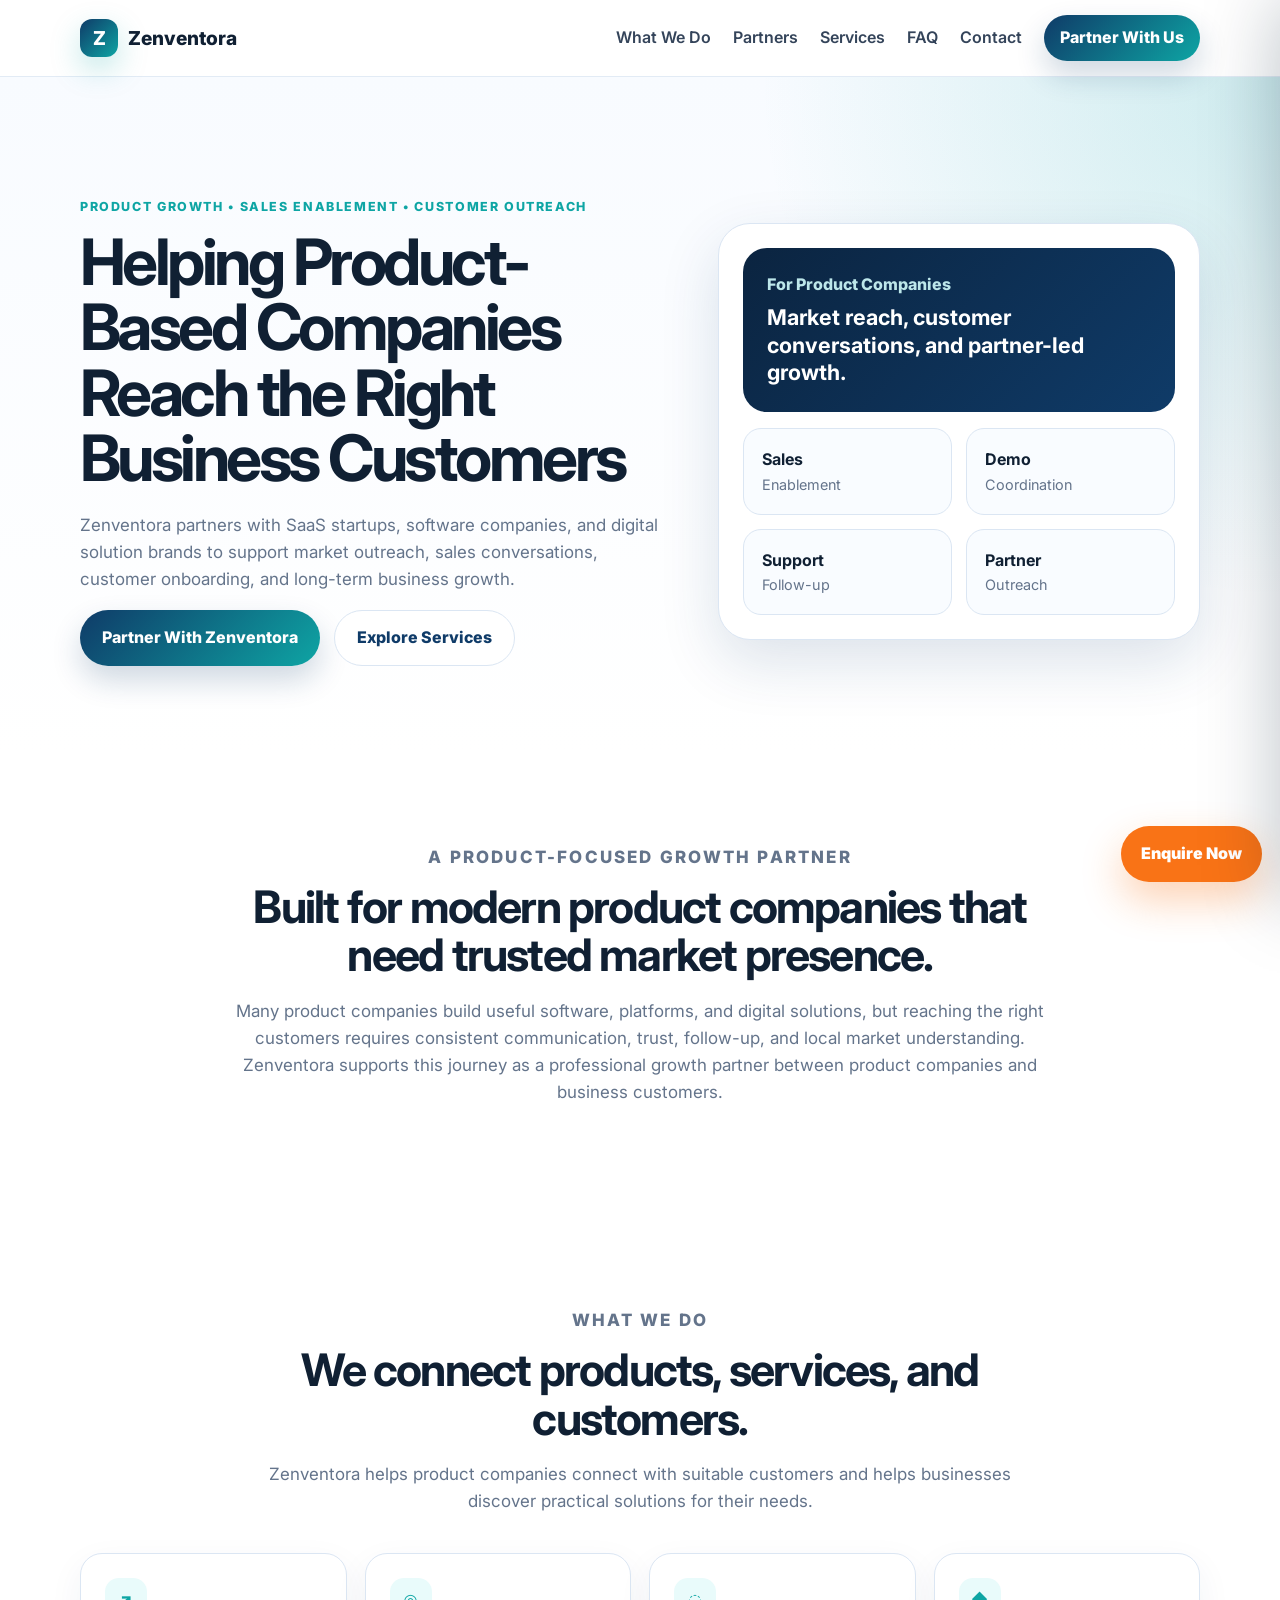
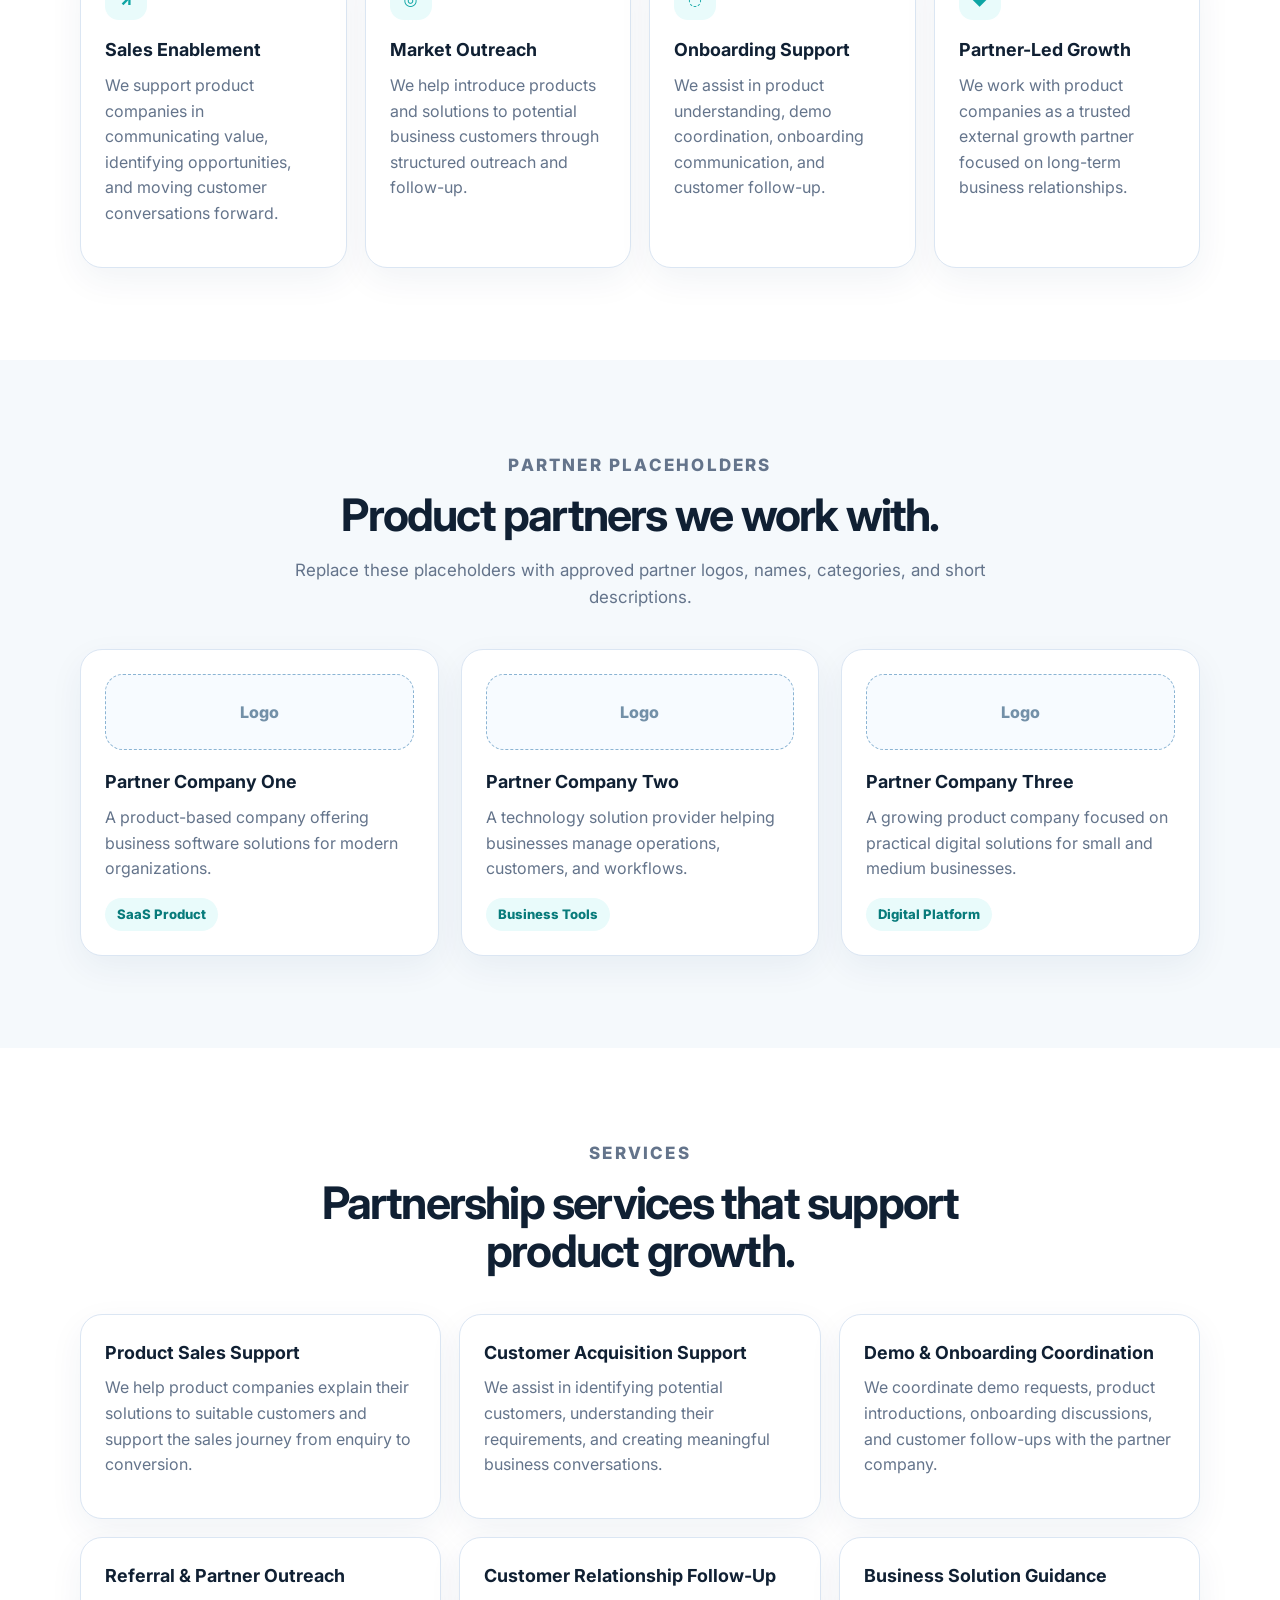
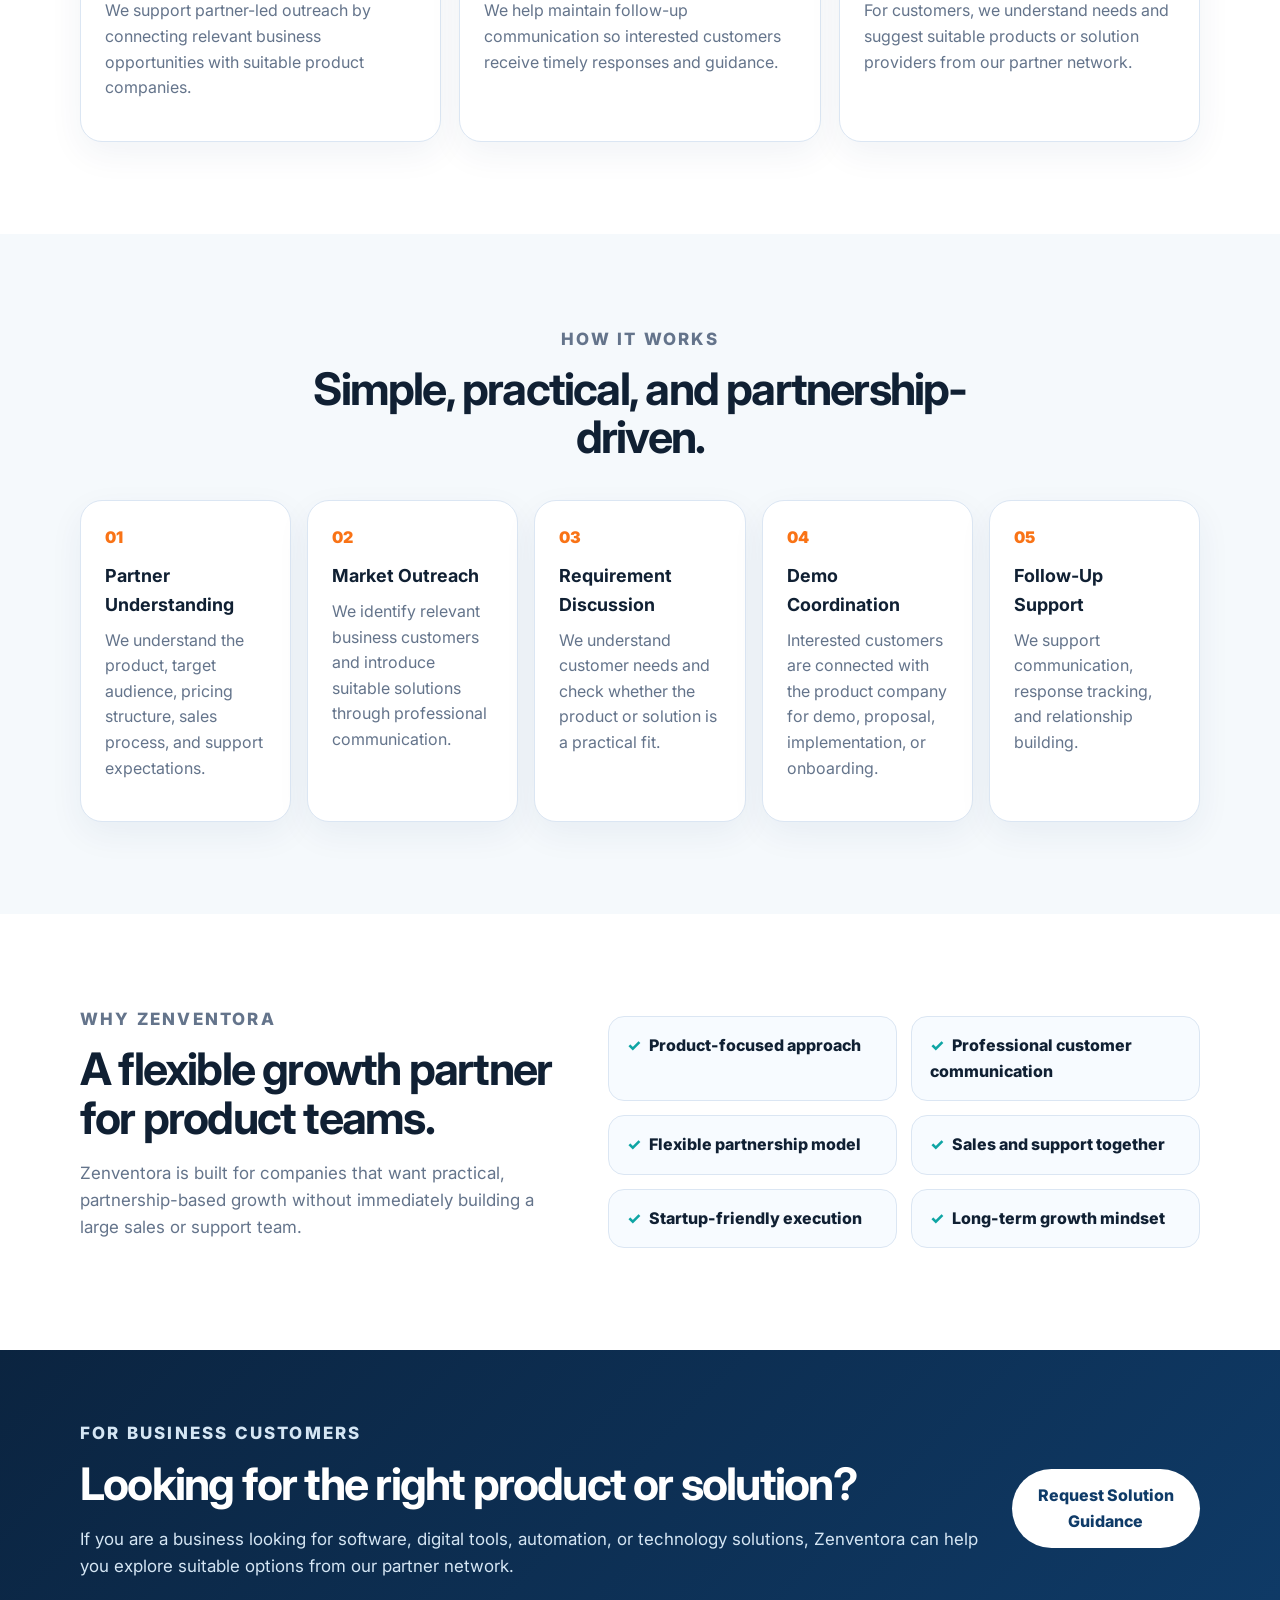
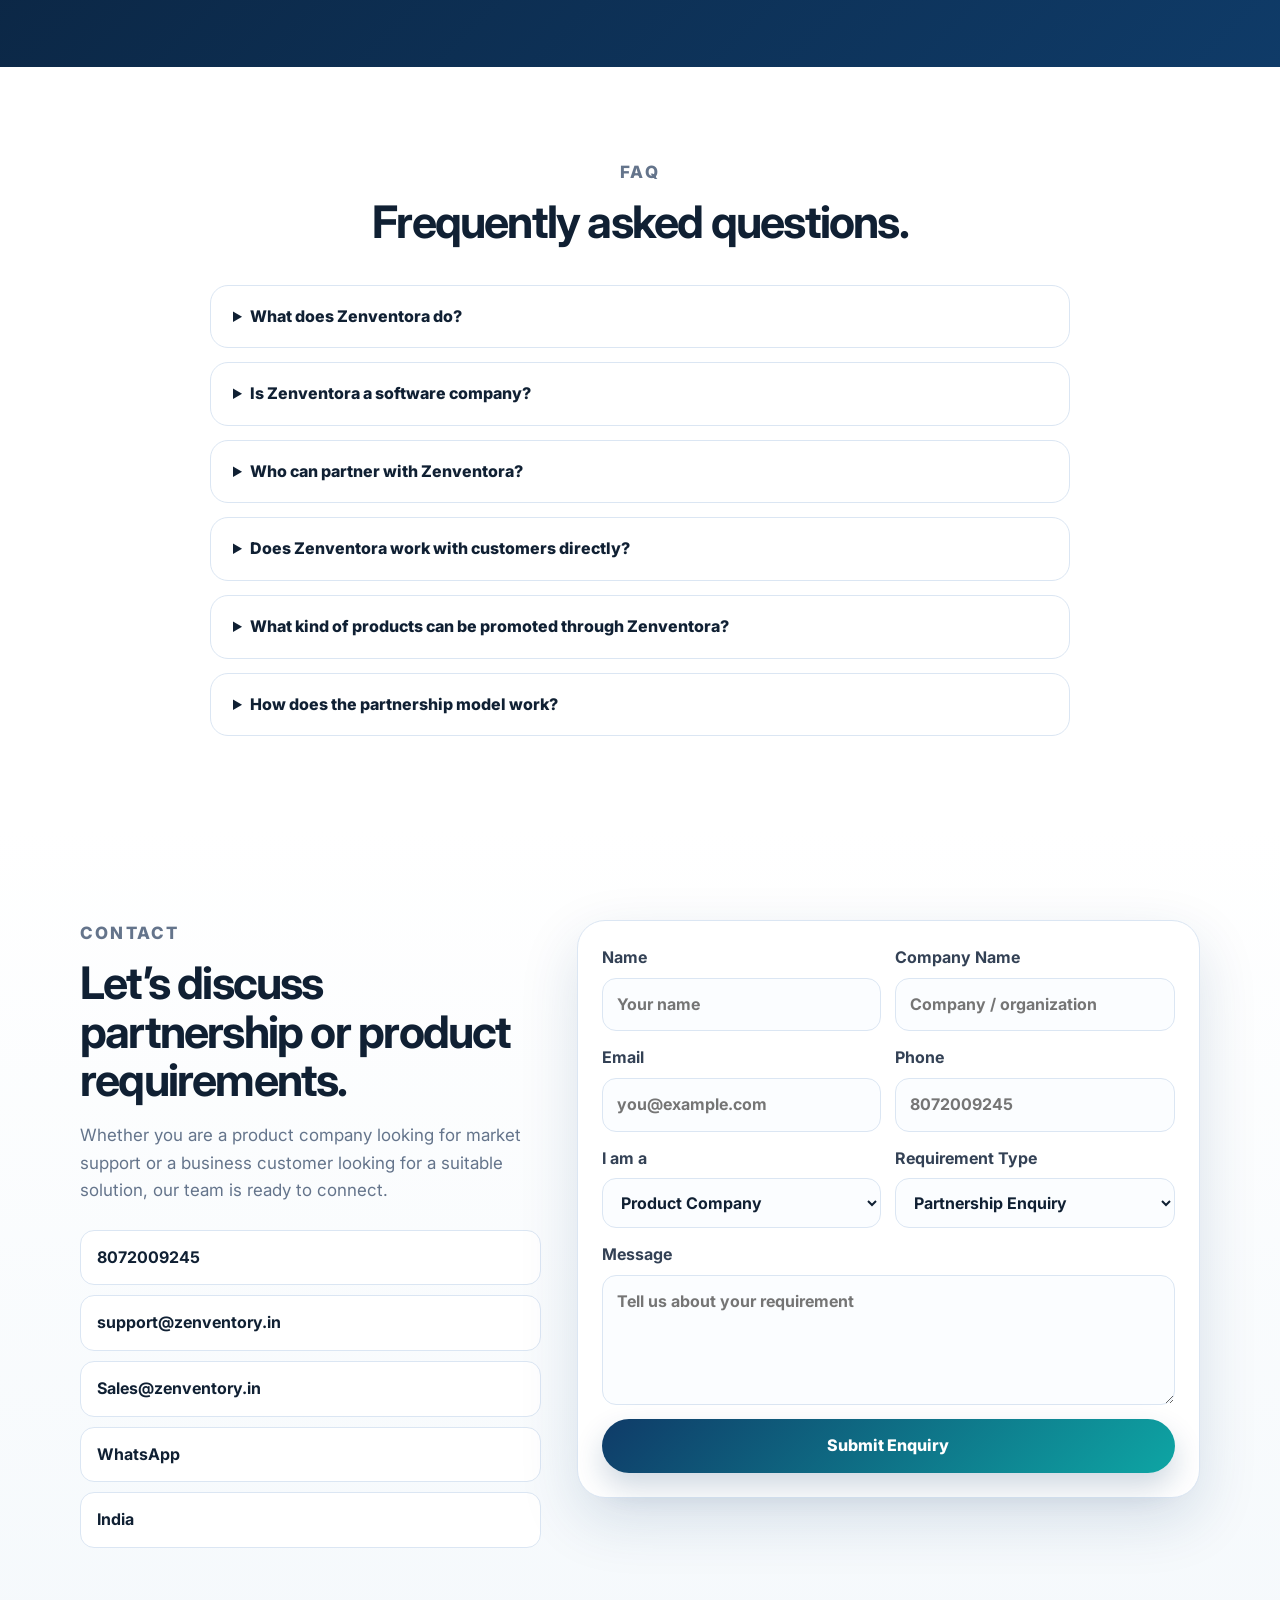
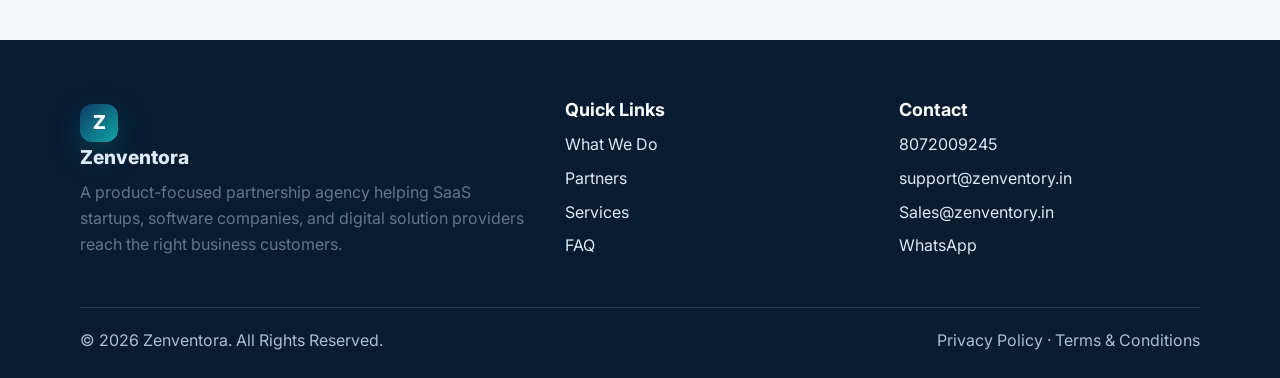
==== commit 6d7a85e7: "Update Zenventora contact phone and WhatsApp" ====
--- a/index.html
+++ b/index.html
@@ -42,8 +42,9 @@
     "description": "Zenventora helps product-based companies, SaaS startups, and digital solution providers reach business customers through market outreach, sales support, onboarding coordination, and partner-led growth.",
     "contactPoint": [{
       "@type": "ContactPoint",
-      "telephone": "+91-9876543210",
+      "telephone": "+91-8072009245",
       "contactType": "sales",
+      "url": "https://wa.me/918072009245",
       "areaServed": "IN",
       "availableLanguage": ["English", "Tamil"]
     }]
@@ -217,13 +218,13 @@
           <p class="eyebrow">Contact</p>
           <h2>Let’s discuss partnership or product requirements.</h2>
           <p>Whether you are a product company looking for market support or a business customer looking for a suitable solution, our team is ready to connect.</p>
-          <div class="contact-points"><a href="tel:+919876543210">9876543210</a><a href="mailto:support@zenventory.in">support@zenventory.in</a><a href="mailto:Sales@zenventory.in">Sales@zenventory.in</a><span>India</span></div>
+          <div class="contact-points"><a href="tel:+918072009245">8072009245</a><a href="mailto:support@zenventory.in">support@zenventory.in</a><a href="mailto:Sales@zenventory.in">Sales@zenventory.in</a><a href="https://wa.me/918072009245" target="_blank" rel="noopener">WhatsApp</a><span>India</span></div>
         </div>
         <form class="lead-form" action="#" method="post">
           <label>Name<input name="name" placeholder="Your name" required /></label>
           <label>Company Name<input name="company" placeholder="Company / organization" /></label>
           <label>Email<input type="email" name="email" placeholder="you@example.com" required /></label>
-          <label>Phone<input type="tel" name="phone" placeholder="9876543210" /></label>
+          <label>Phone<input type="tel" name="phone" placeholder="8072009245" /></label>
           <label>I am a<select name="profile"><option>Product Company</option><option>SaaS Startup</option><option>Business Customer</option><option>IT / Solution Provider</option><option>Other</option></select></label>
           <label>Requirement Type<select name="requirement"><option>Partnership Enquiry</option><option>Product Sales Support</option><option>Customer Acquisition Support</option><option>Solution Requirement</option><option>General Enquiry</option></select></label>
           <label class="full">Message<textarea name="message" rows="4" placeholder="Tell us about your requirement"></textarea></label>
@@ -237,7 +238,7 @@
     <div class="container footer-grid">
       <div><a class="brand footer-brand" href="#home"><span class="brand-mark">Z</span><span>Zenventora</span></a><p>A product-focused partnership agency helping SaaS startups, software companies, and digital solution providers reach the right business customers.</p></div>
       <div><h3>Quick Links</h3><a href="#what-we-do">What We Do</a><a href="#partners">Partners</a><a href="#services">Services</a><a href="#faq">FAQ</a></div>
-      <div><h3>Contact</h3><a href="tel:+919876543210">9876543210</a><a href="mailto:support@zenventory.in">support@zenventory.in</a><a href="mailto:Sales@zenventory.in">Sales@zenventory.in</a></div>
+      <div><h3>Contact</h3><a href="tel:+918072009245">8072009245</a><a href="mailto:support@zenventory.in">support@zenventory.in</a><a href="mailto:Sales@zenventory.in">Sales@zenventory.in</a><a href="https://wa.me/918072009245" target="_blank" rel="noopener">WhatsApp</a></div>
     </div>
     <div class="container footer-bottom"><span>© 2026 Zenventora. All Rights Reserved.</span><span><a href="privacy-policy.html">Privacy Policy</a> · <a href="terms-and-conditions.html">Terms & Conditions</a></span></div>
   </footer>
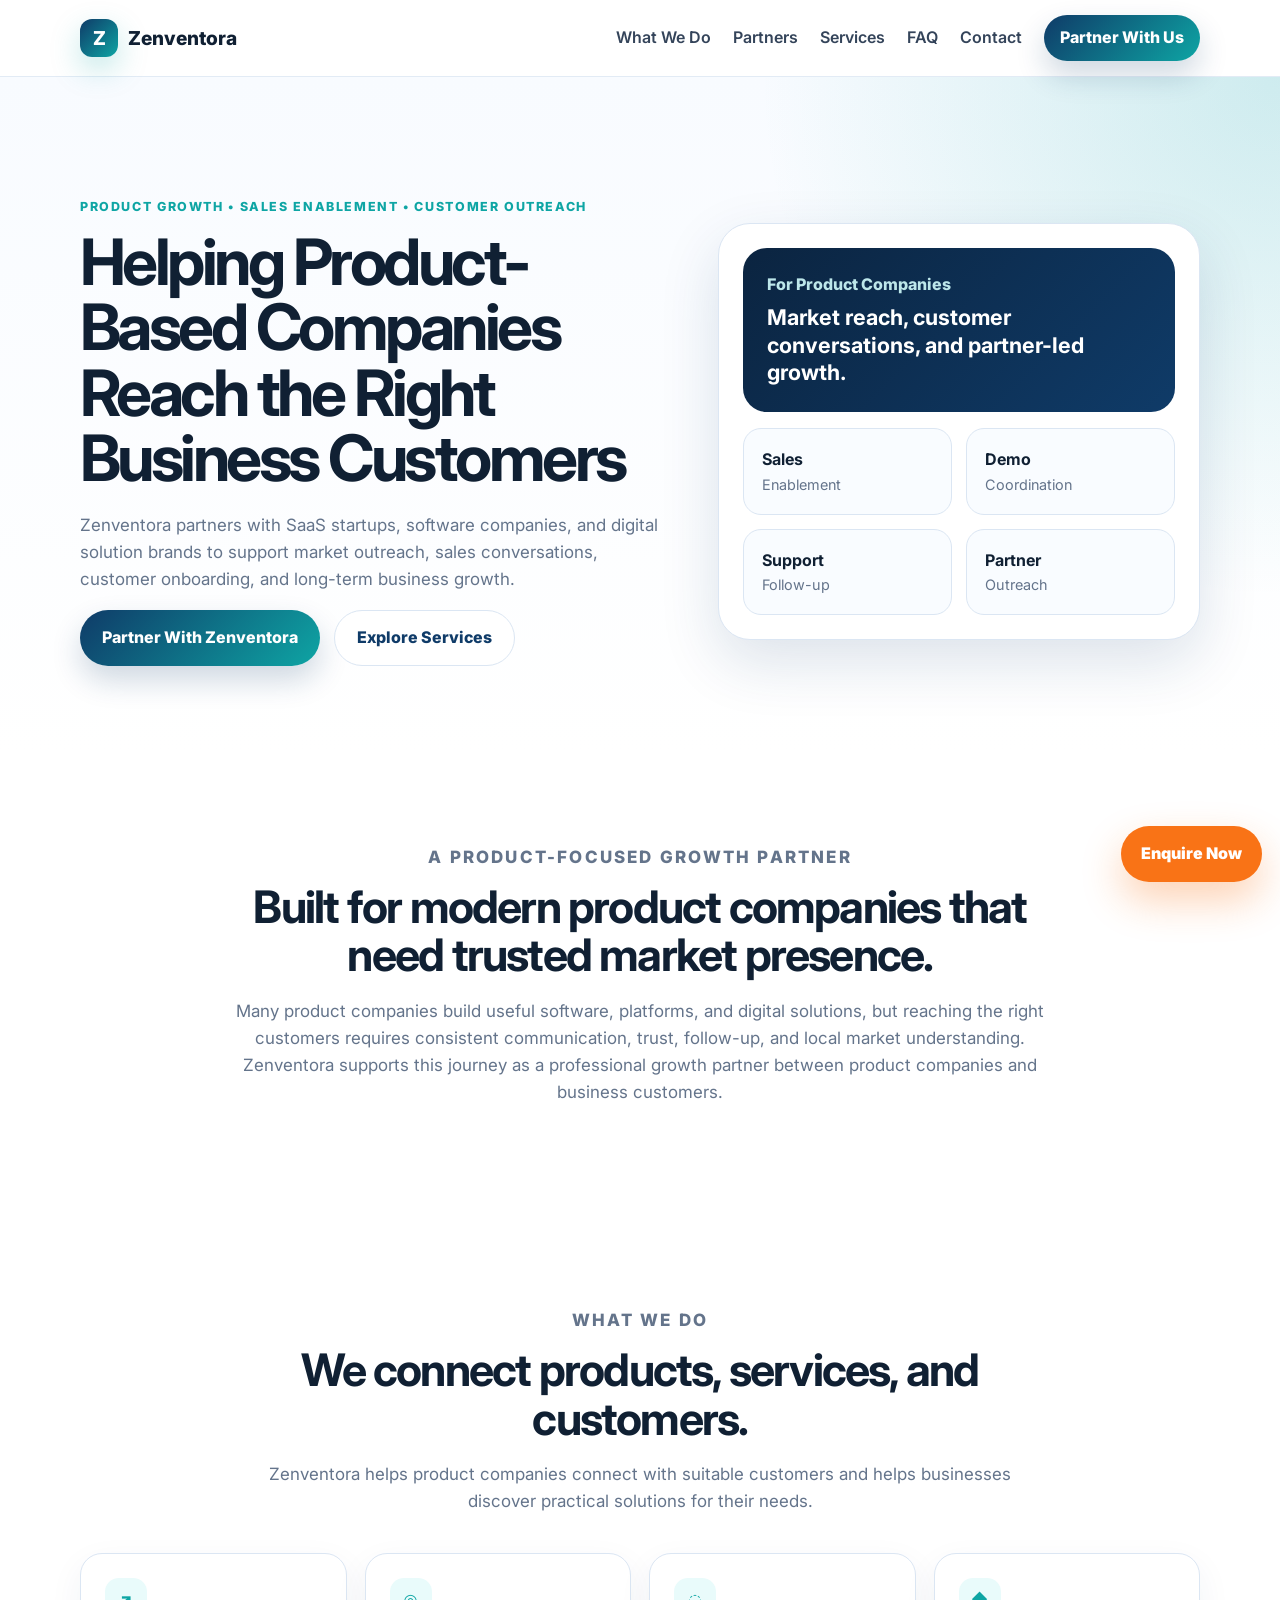
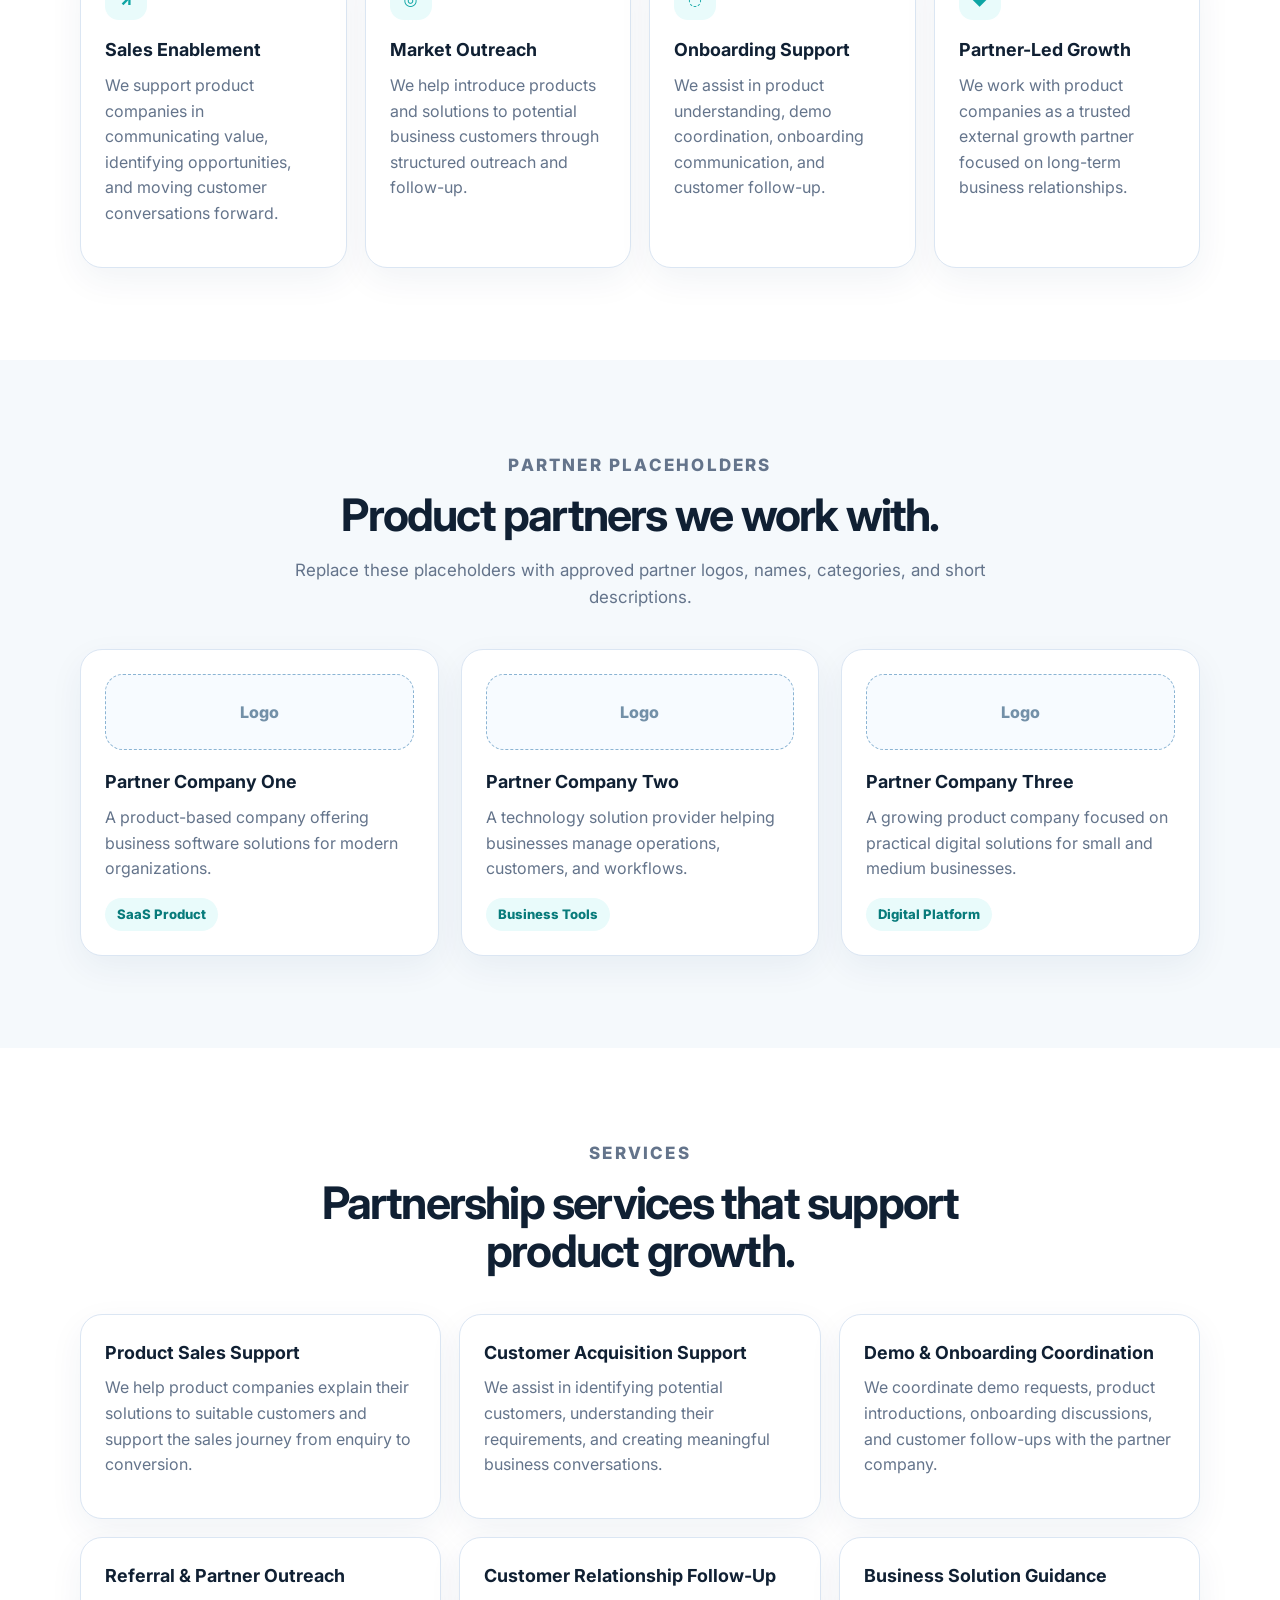
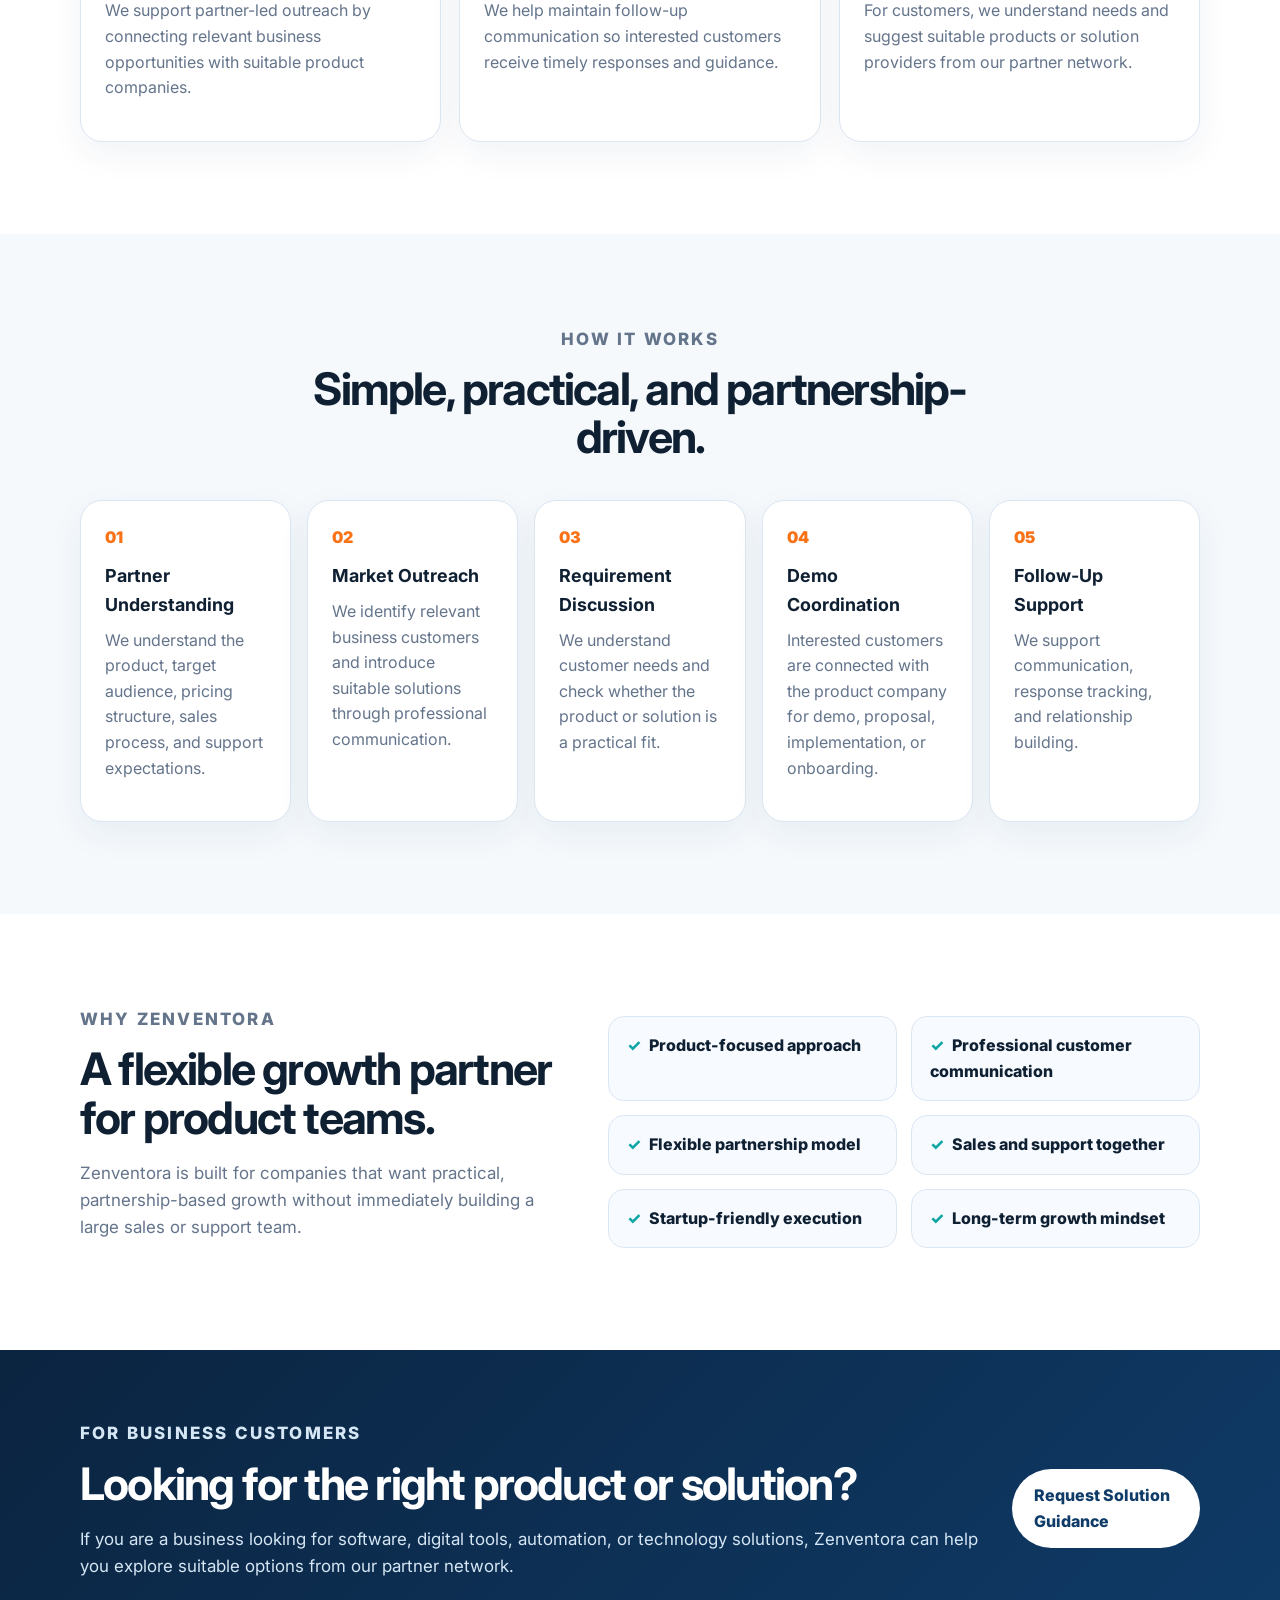
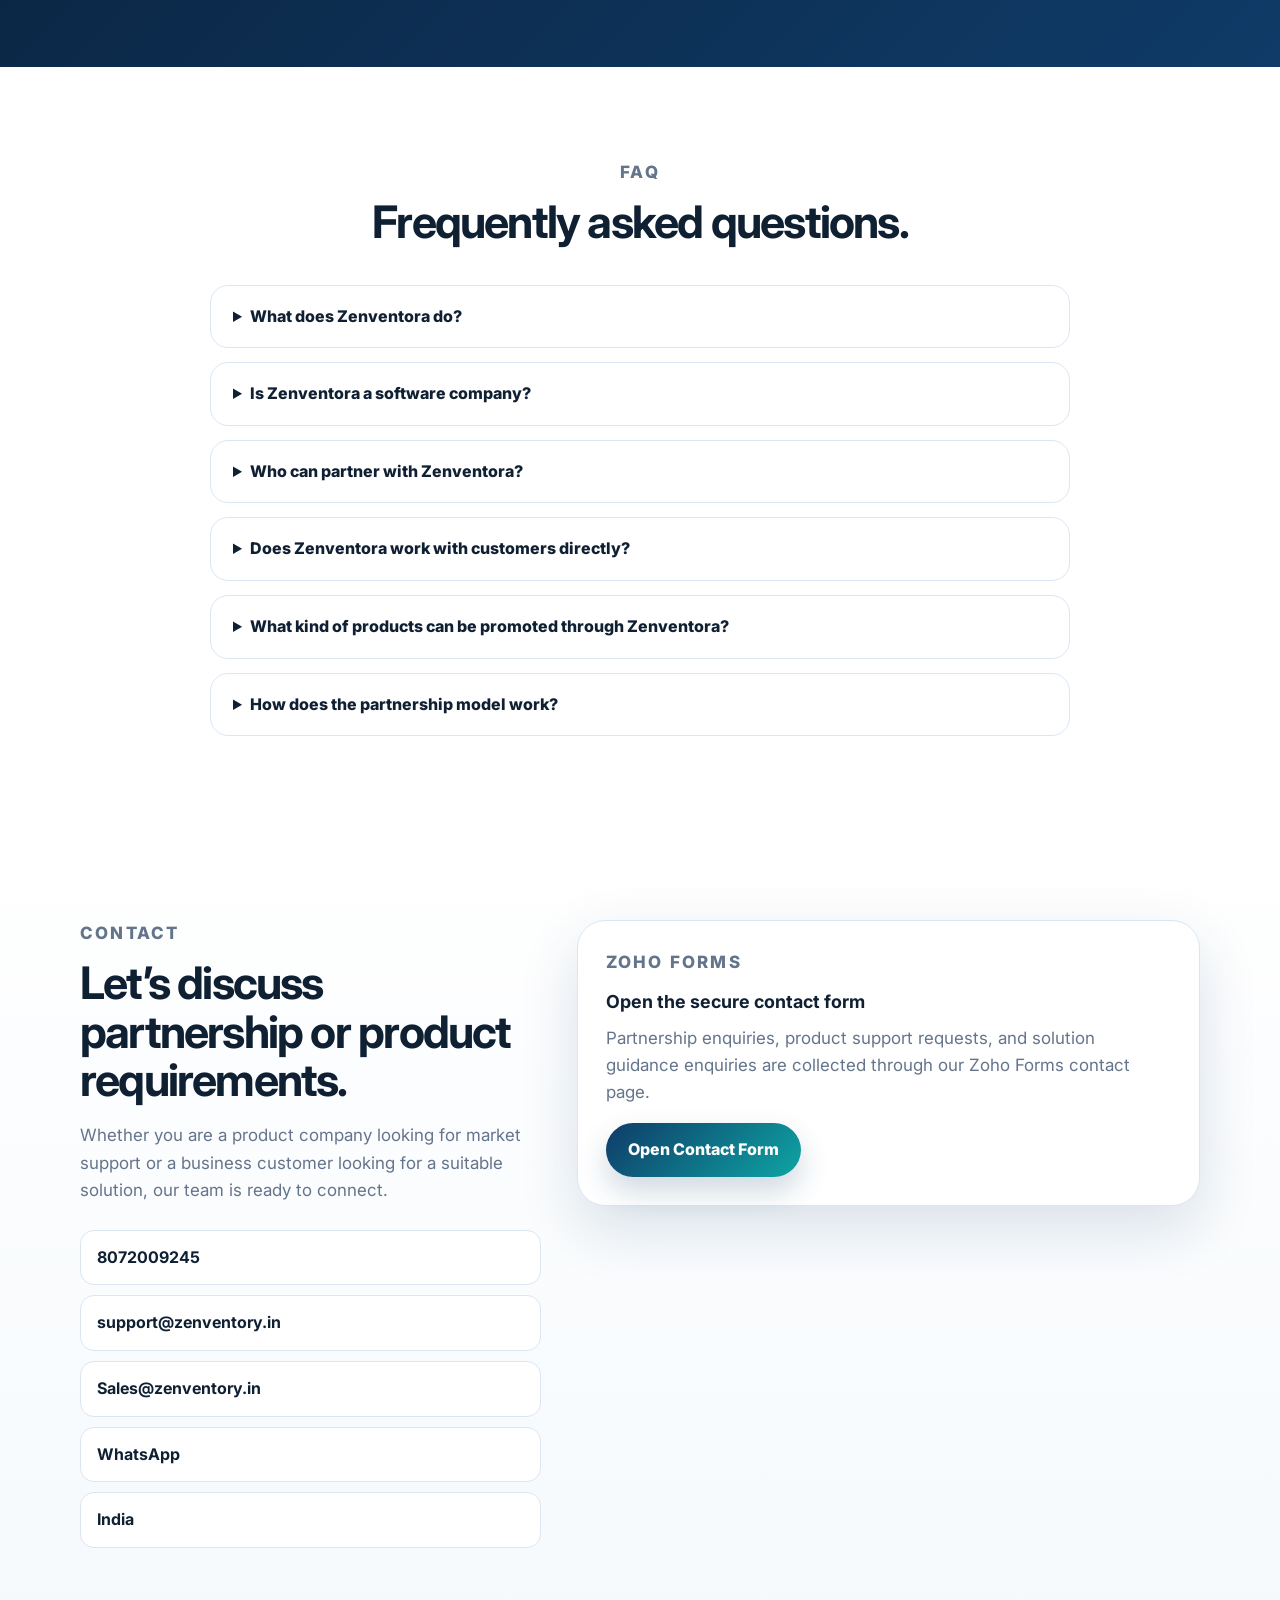
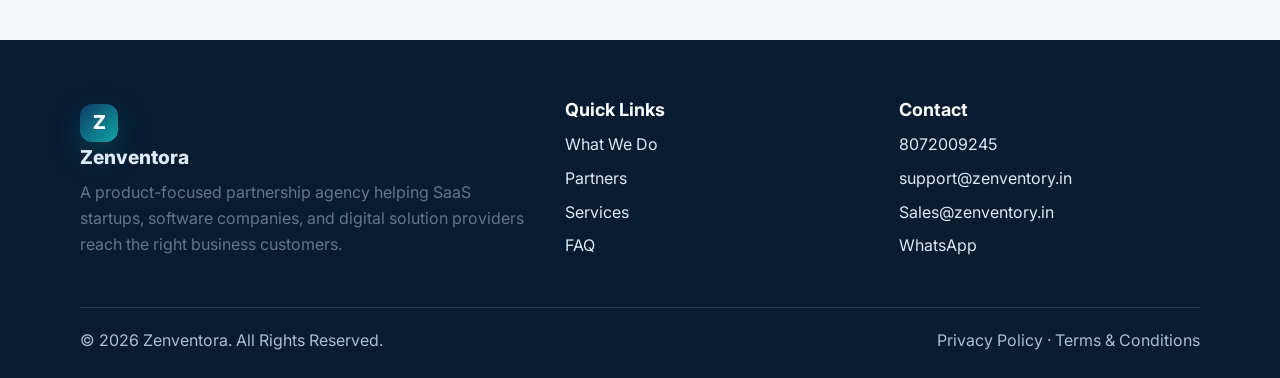
==== commit aea6aa7b: "Add Zoho contact form page" ====
--- a/index.html
+++ b/index.html
@@ -77,7 +77,7 @@
         <a href="#services">Services</a>
         <a href="#faq">FAQ</a>
         <a href="#contact">Contact</a>
-        <button class="btn btn-primary btn-small" type="button" data-open-drawer>Partner With Us</button>
+        <a class="btn btn-primary btn-small" href="contact.html">Partner With Us</a>
       </div>
     </nav>
   </header>
@@ -90,7 +90,7 @@
           <h1>Helping Product-Based Companies Reach the Right Business Customers</h1>
           <p class="hero-text">Zenventora partners with SaaS startups, software companies, and digital solution brands to support market outreach, sales conversations, customer onboarding, and long-term business growth.</p>
           <div class="hero-actions">
-            <button class="btn btn-primary" type="button" data-open-drawer>Partner With Zenventora</button>
+            <a class="btn btn-primary" href="contact.html">Partner With Zenventora</a>
             <a class="btn btn-secondary" href="#services">Explore Services</a>
           </div>
         </div>
@@ -194,7 +194,7 @@
     <section class="section customer-band">
       <div class="container customer-card">
         <div><p class="eyebrow">For business customers</p><h2>Looking for the right product or solution?</h2><p>If you are a business looking for software, digital tools, automation, or technology solutions, Zenventora can help you explore suitable options from our partner network.</p></div>
-        <button class="btn btn-light" type="button" data-open-drawer>Request Solution Guidance</button>
+        <a class="btn btn-light" href="contact.html">Request Solution Guidance</a>
       </div>
     </section>
 
@@ -220,16 +220,12 @@
           <p>Whether you are a product company looking for market support or a business customer looking for a suitable solution, our team is ready to connect.</p>
           <div class="contact-points"><a href="tel:+918072009245">8072009245</a><a href="mailto:support@zenventory.in">support@zenventory.in</a><a href="mailto:Sales@zenventory.in">Sales@zenventory.in</a><a href="https://wa.me/918072009245" target="_blank" rel="noopener">WhatsApp</a><span>India</span></div>
         </div>
-        <form class="lead-form" action="#" method="post">
-          <label>Name<input name="name" placeholder="Your name" required /></label>
-          <label>Company Name<input name="company" placeholder="Company / organization" /></label>
-          <label>Email<input type="email" name="email" placeholder="you@example.com" required /></label>
-          <label>Phone<input type="tel" name="phone" placeholder="8072009245" /></label>
-          <label>I am a<select name="profile"><option>Product Company</option><option>SaaS Startup</option><option>Business Customer</option><option>IT / Solution Provider</option><option>Other</option></select></label>
-          <label>Requirement Type<select name="requirement"><option>Partnership Enquiry</option><option>Product Sales Support</option><option>Customer Acquisition Support</option><option>Solution Requirement</option><option>General Enquiry</option></select></label>
-          <label class="full">Message<textarea name="message" rows="4" placeholder="Tell us about your requirement"></textarea></label>
-          <button class="btn btn-primary full" type="submit">Submit Enquiry</button>
-        </form>
+        <div class="zoho-form-card">
+          <p class="eyebrow">Zoho Forms</p>
+          <h3>Open the secure contact form</h3>
+          <p>Partnership enquiries, product support requests, and solution guidance enquiries are collected through our Zoho Forms contact page.</p>
+          <a class="btn btn-primary" href="contact.html">Open Contact Form</a>
+        </div>
       </div>
     </section>
   </main>
@@ -243,22 +239,7 @@
     <div class="container footer-bottom"><span>© 2026 Zenventora. All Rights Reserved.</span><span><a href="privacy-policy.html">Privacy Policy</a> · <a href="terms-and-conditions.html">Terms & Conditions</a></span></div>
   </footer>
 
-  <button class="floating-cta" type="button" data-open-drawer>Enquire Now</button>
-  <div class="drawer-backdrop" data-drawer-backdrop hidden></div>
-  <aside class="enquiry-drawer" aria-hidden="true" aria-label="Quick enquiry form" data-drawer>
-    <button class="drawer-close" type="button" data-close-drawer>×</button>
-    <p class="eyebrow">Quick enquiry</p>
-    <h2>Start a conversation</h2>
-    <p>Share your requirement. Replace this form action with your working form endpoint when ready.</p>
-    <form class="drawer-form" action="#" method="post">
-      <input name="name" placeholder="Name" required />
-      <input type="email" name="email" placeholder="Email" required />
-      <input type="tel" name="phone" placeholder="Phone" />
-      <select name="requirement"><option>Partnership Enquiry</option><option>Solution Requirement</option><option>Product Sales Support</option><option>General Enquiry</option></select>
-      <textarea name="message" rows="4" placeholder="Message"></textarea>
-      <button class="btn btn-primary" type="submit">Send Enquiry</button>
-    </form>
-  </aside>
+  <a class="floating-cta" href="contact.html">Enquire Now</a>
   <script src="script.js" defer></script>
 </body>
 </html>
--- a/styles.css
+++ b/styles.css
@@ -1,2 +1,3 @@
 :root{--navy:#0b2440;--blue:#0f3b68;--teal:#0ea5a4;--orange:#f97316;--ink:#102033;--muted:#64748b;--line:#dbe6f3;--soft:#f5f9fc;--white:#fff;--shadow:0 22px 60px rgba(15,59,104,.14);--radius:22px}*{box-sizing:border-box}html{scroll-behavior:smooth}body{margin:0;font-family:Inter,system-ui,-apple-system,Segoe UI,sans-serif;color:var(--ink);background:var(--white);line-height:1.6}a{color:inherit;text-decoration:none}button,input,select,textarea{font:inherit}.container{width:min(1120px,calc(100% - 32px));margin-inline:auto}.skip-link{position:absolute;left:-999px;top:10px;background:var(--navy);color:#fff;padding:10px 14px;z-index:99}.skip-link:focus{left:10px}.site-header{position:sticky;top:0;z-index:40;background:rgba(255,255,255,.92);backdrop-filter:blur(18px);border-bottom:1px solid rgba(219,230,243,.8)}.nav{min-height:76px;display:flex;align-items:center;justify-content:space-between;gap:22px}.brand{display:inline-flex;align-items:center;gap:10px;font-weight:800;font-size:1.2rem}.brand-mark{width:38px;height:38px;border-radius:12px;display:grid;place-items:center;color:#fff;background:linear-gradient(135deg,var(--blue),var(--teal));box-shadow:0 12px 30px rgba(14,165,164,.25)}.nav-menu{display:flex;align-items:center;gap:22px;font-weight:600;color:#34445a}.nav-menu a:hover{color:var(--teal)}.nav-toggle{display:none;border:1px solid var(--line);border-radius:999px;background:#fff;padding:9px 14px}.btn{border:0;border-radius:999px;padding:14px 22px;font-weight:800;cursor:pointer;display:inline-flex;justify-content:center;align-items:center;gap:8px;transition:.2s}.btn-primary{color:#fff;background:linear-gradient(135deg,var(--blue),var(--teal));box-shadow:0 14px 30px rgba(15,59,104,.2)}.btn-secondary{background:#fff;color:var(--blue);border:1px solid var(--line)}.btn-light{background:#fff;color:var(--blue)}.btn-small{padding:10px 16px}.section{padding:92px 0}.soft-bg{background:var(--soft)}.hero{padding:120px 0 86px;background:radial-gradient(circle at top right,rgba(14,165,164,.18),transparent 36%),linear-gradient(180deg,#f8fbff,#fff)}.hero-grid{display:grid;grid-template-columns:1.1fr .9fr;gap:48px;align-items:center}.eyebrow{text-transform:uppercase;letter-spacing:.13em;color:var(--teal);font-weight:800;font-size:.78rem;margin:0 0 12px}h1,h2,h3,p{margin-top:0}h1{font-size:clamp(2.4rem,5vw,4.6rem);line-height:1.02;letter-spacing:-.055em;margin-bottom:22px}h2{font-size:clamp(2rem,3.5vw,3.25rem);line-height:1.08;letter-spacing:-.04em;margin-bottom:18px}h3{font-size:1.12rem;margin-bottom:8px}.hero-text,.section-heading p,.narrow p,.split-grid p,.customer-card p,.contact-grid p{color:var(--muted);font-size:1.06rem}.hero-actions{display:flex;gap:14px;flex-wrap:wrap}.hero-panel{background:#fff;border:1px solid var(--line);border-radius:32px;padding:24px;box-shadow:var(--shadow)}.metric-card{padding:24px;border-radius:24px;background:linear-gradient(135deg,var(--navy),var(--blue));color:#fff;margin-bottom:16px}.metric-card span{display:block;color:#bde7ea;font-weight:800;margin-bottom:8px}.metric-card strong{font-size:1.35rem;line-height:1.2}.metric-grid{display:grid;grid-template-columns:1fr 1fr;gap:14px}.metric-grid div{padding:18px;border:1px solid var(--line);border-radius:18px;background:#f9fcff}.metric-grid strong,.metric-grid span{display:block}.metric-grid span{color:var(--muted);font-size:.9rem}.narrow{max-width:840px;text-align:center}.section-heading{max-width:760px;margin:0 auto 38px;text-align:center}.card-grid{display:grid;gap:18px}.card-grid.four{grid-template-columns:repeat(4,1fr)}.card,.partner-card,.service-list article,.steps article{background:#fff;border:1px solid var(--line);border-radius:var(--radius);padding:24px;box-shadow:0 12px 35px rgba(15,59,104,.06)}.card p,.partner-card p,.service-list p,.steps p,.faq-list p,.footer-grid p{color:var(--muted)}.icon{display:grid;place-items:center;width:42px;height:42px;border-radius:14px;background:#e9fbfb;color:var(--teal);font-weight:900;margin-bottom:16px}.partner-grid{display:grid;grid-template-columns:repeat(3,1fr);gap:22px}.logo-placeholder{height:76px;border:1px dashed #8bb4d3;border-radius:18px;display:grid;place-items:center;color:#7390a8;font-weight:800;background:#f7fbff;margin-bottom:18px}.partner-card span{display:inline-flex;border-radius:999px;background:#e9fbfb;color:#087b7b;padding:6px 12px;font-weight:800;font-size:.82rem}.service-list{display:grid;grid-template-columns:repeat(3,1fr);gap:18px}.steps{display:grid;grid-template-columns:repeat(5,1fr);gap:16px}.steps span{display:inline-flex;color:var(--orange);font-weight:900;margin-bottom:12px}.split-grid{display:grid;grid-template-columns:.9fr 1.1fr;gap:44px;align-items:center}.check-grid{display:grid;grid-template-columns:1fr 1fr;gap:14px}.check-grid span{padding:16px 18px;border-radius:16px;background:#f7fbff;border:1px solid var(--line);font-weight:800}.check-grid span:before{content:'✓';color:var(--teal);margin-right:8px}.customer-band{padding:70px 0;background:linear-gradient(135deg,var(--navy),var(--blue));color:#fff}.customer-card{display:flex;align-items:center;justify-content:space-between;gap:30px}.customer-card p{color:#d5e6f4}.faq-list{max-width:860px;margin:auto;display:grid;gap:14px}.faq-list details{border:1px solid var(--line);border-radius:18px;background:#fff;padding:18px 22px}.faq-list summary{cursor:pointer;font-weight:800}.contact-section{background:linear-gradient(180deg,#fff,var(--soft))}.contact-grid{display:grid;grid-template-columns:.85fr 1.15fr;gap:36px;align-items:start}.contact-points{display:grid;gap:10px;margin-top:26px}.contact-points a,.contact-points span{padding:14px 16px;border:1px solid var(--line);border-radius:14px;background:#fff;font-weight:700}.lead-form{display:grid;grid-template-columns:1fr 1fr;gap:14px;background:#fff;border:1px solid var(--line);border-radius:28px;padding:24px;box-shadow:var(--shadow)}label{display:grid;gap:7px;font-weight:700;color:#334155}.full{grid-column:1/-1}input,select,textarea{width:100%;border:1px solid var(--line);border-radius:14px;padding:13px 14px;background:#fbfdff;color:var(--ink)}textarea{resize:vertical}.site-footer{background:#071b31;color:#dce9f6;padding:56px 0 24px}.footer-grid{display:grid;grid-template-columns:1.5fr 1fr 1fr;gap:34px}.footer-grid a{display:block;color:#dce9f6;margin:8px 0}.footer-grid h3{color:#fff}.footer-brand{color:#fff}.footer-bottom{border-top:1px solid rgba(255,255,255,.12);margin-top:34px;padding-top:20px;display:flex;justify-content:space-between;gap:14px;flex-wrap:wrap;color:#a9bed2}.floating-cta{position:fixed;right:18px;bottom:18px;z-index:45;border:0;border-radius:999px;padding:15px 20px;background:var(--orange);color:#fff;font-weight:900;box-shadow:0 18px 40px rgba(249,115,22,.32);cursor:pointer}.drawer-backdrop{position:fixed;inset:0;background:rgba(7,27,49,.48);z-index:60}.enquiry-drawer{position:fixed;top:0;right:0;width:min(430px,100%);height:100dvh;background:#fff;z-index:61;padding:30px;box-shadow:-25px 0 70px rgba(7,27,49,.25);transform:translateX(105%);transition:.25s;overflow:auto}.enquiry-drawer.open{transform:translateX(0)}.drawer-close{position:absolute;top:14px;right:16px;border:0;background:#eef5fb;border-radius:50%;width:40px;height:40px;font-size:1.5rem;cursor:pointer}.drawer-form{display:grid;gap:13px;margin-top:22px}@media (max-width:960px){.nav-toggle{display:inline-flex}.nav-menu{position:absolute;left:16px;right:16px;top:76px;background:#fff;border:1px solid var(--line);box-shadow:var(--shadow);border-radius:20px;padding:18px;display:none;flex-direction:column;align-items:stretch}.nav-menu.open{display:flex}.hero-grid,.split-grid,.contact-grid{grid-template-columns:1fr}.card-grid.four,.service-list{grid-template-columns:1fr 1fr}.steps{grid-template-columns:1fr 1fr}.partner-grid{grid-template-columns:1fr}.customer-card{align-items:flex-start;flex-direction:column}.section{padding:72px 0}.hero{padding-top:92px}}@media (max-width:620px){.container{width:min(100% - 24px,1120px)}.card-grid.four,.service-list,.steps,.check-grid,.lead-form,.footer-grid{grid-template-columns:1fr}.hero-actions .btn{width:100%}.metric-grid{grid-template-columns:1fr}.lead-form{padding:18px;border-radius:22px}.footer-bottom{display:grid}.floating-cta{left:12px;right:12px;width:calc(100% - 24px)}.section{padding:58px 0}h1{font-size:2.45rem}.hero-panel{border-radius:24px}.enquiry-drawer{padding:26px 18px 96px}}
 .legal-page .legal-hero{padding:92px 0 64px}.updated{display:inline-flex;margin-top:12px;padding:8px 14px;border-radius:999px;background:#e9fbfb;color:#087b7b;font-weight:800}.legal-content{max-width:900px;background:#fff;border:1px solid var(--line);border-radius:28px;padding:34px;box-shadow:var(--shadow)}.legal-content h2{font-size:1.35rem;letter-spacing:-.02em;margin-top:28px}.legal-content h2:first-child{margin-top:0}.legal-content a{color:var(--teal);font-weight:800}.legal-nav{display:flex!important;position:static!important;box-shadow:none!important;border:0!important;background:transparent!important;padding:0!important;flex-direction:row!important;align-items:center!important}@media (max-width:720px){.legal-nav{gap:12px!important;flex-wrap:wrap;justify-content:flex-end;font-size:.92rem}.legal-content{padding:22px;border-radius:22px}.legal-page .legal-hero{padding:72px 0 44px}}
+.zoho-form-card{background:#fff;border:1px solid var(--line);border-radius:28px;padding:28px;box-shadow:var(--shadow)}.zoho-form-card p{color:var(--muted)}.contact-form-page{padding-top:46px}.iframe-shell{background:#fff;border:1px solid var(--line);border-radius:28px;padding:12px;box-shadow:var(--shadow);overflow:hidden}.iframe-shell iframe{display:block;width:100%;min-height:640px;border:0;border-radius:18px}.form-helper{margin:18px auto 0;max-width:860px;color:var(--muted);text-align:center}.form-helper a{color:var(--teal);font-weight:800}@media (max-width:620px){.iframe-shell{padding:6px;border-radius:20px}.iframe-shell iframe{min-height:720px;border-radius:14px}.zoho-form-card{padding:22px;border-radius:22px}}
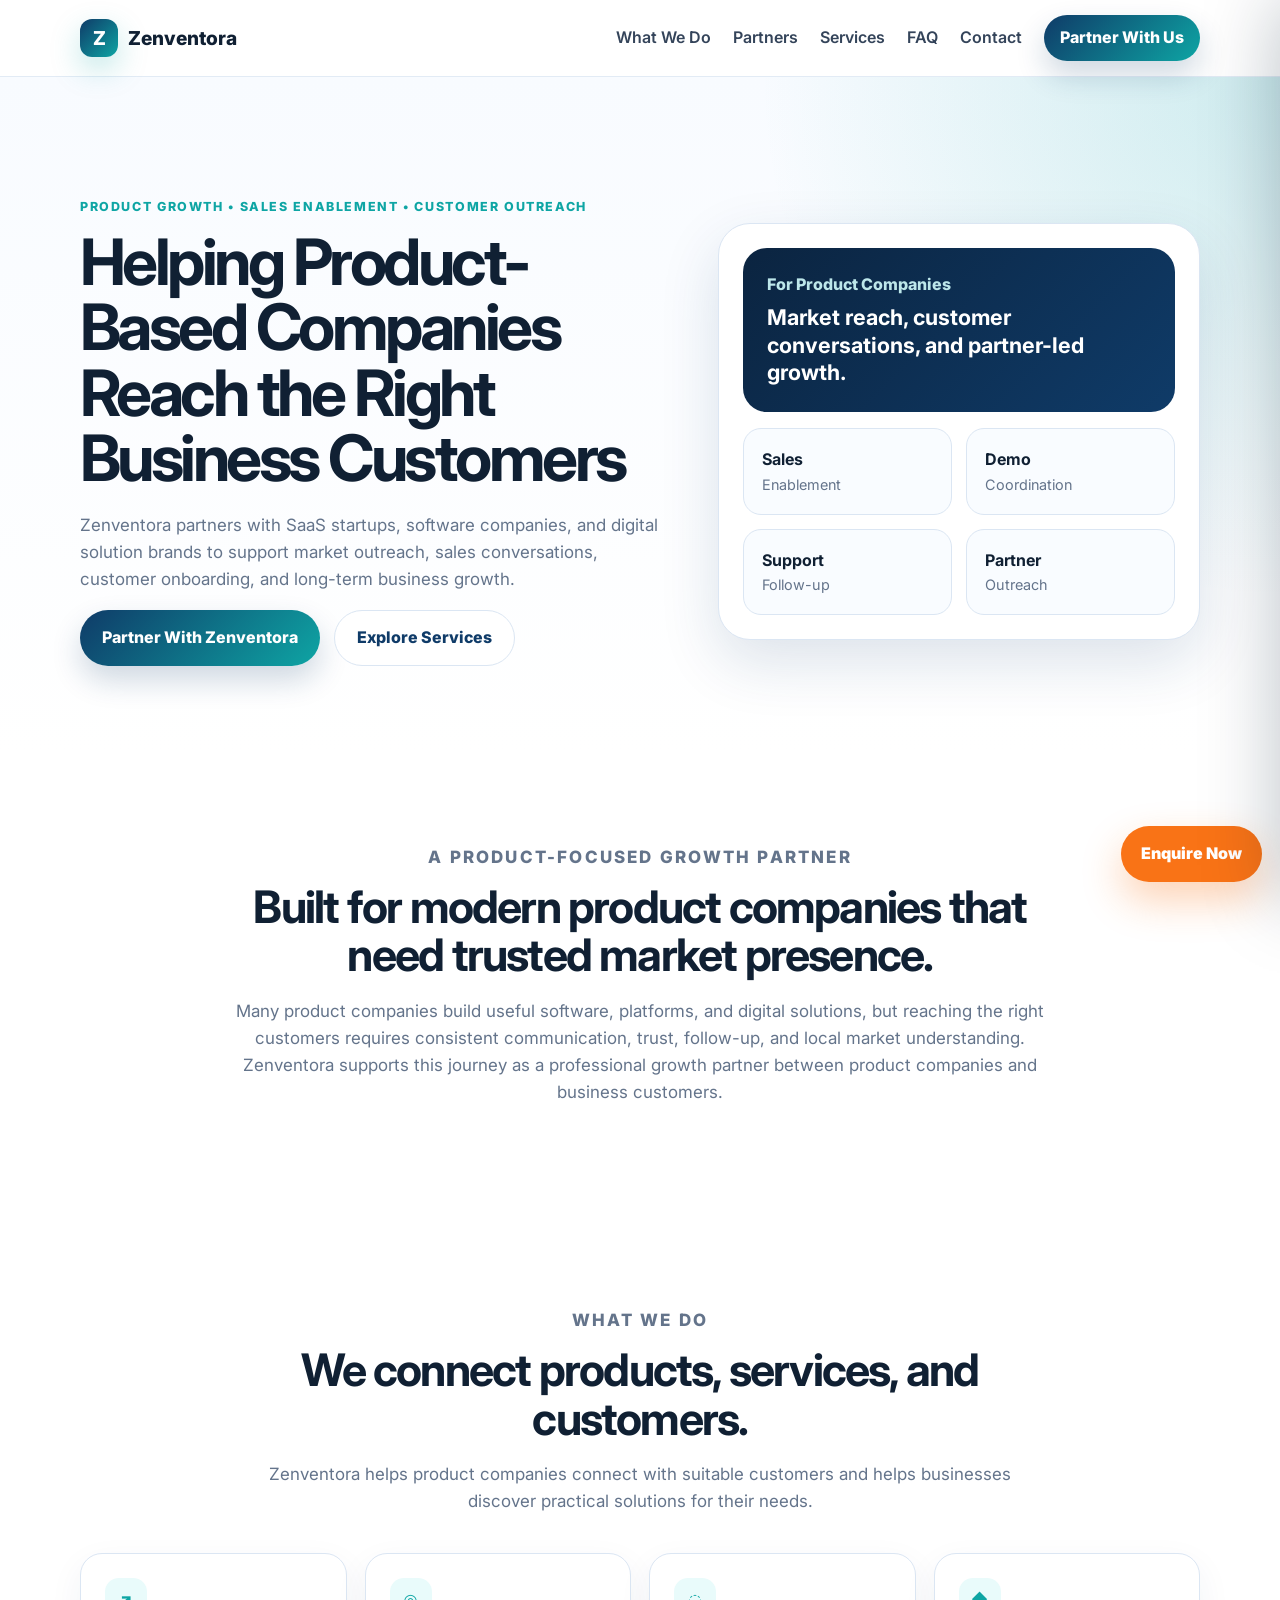
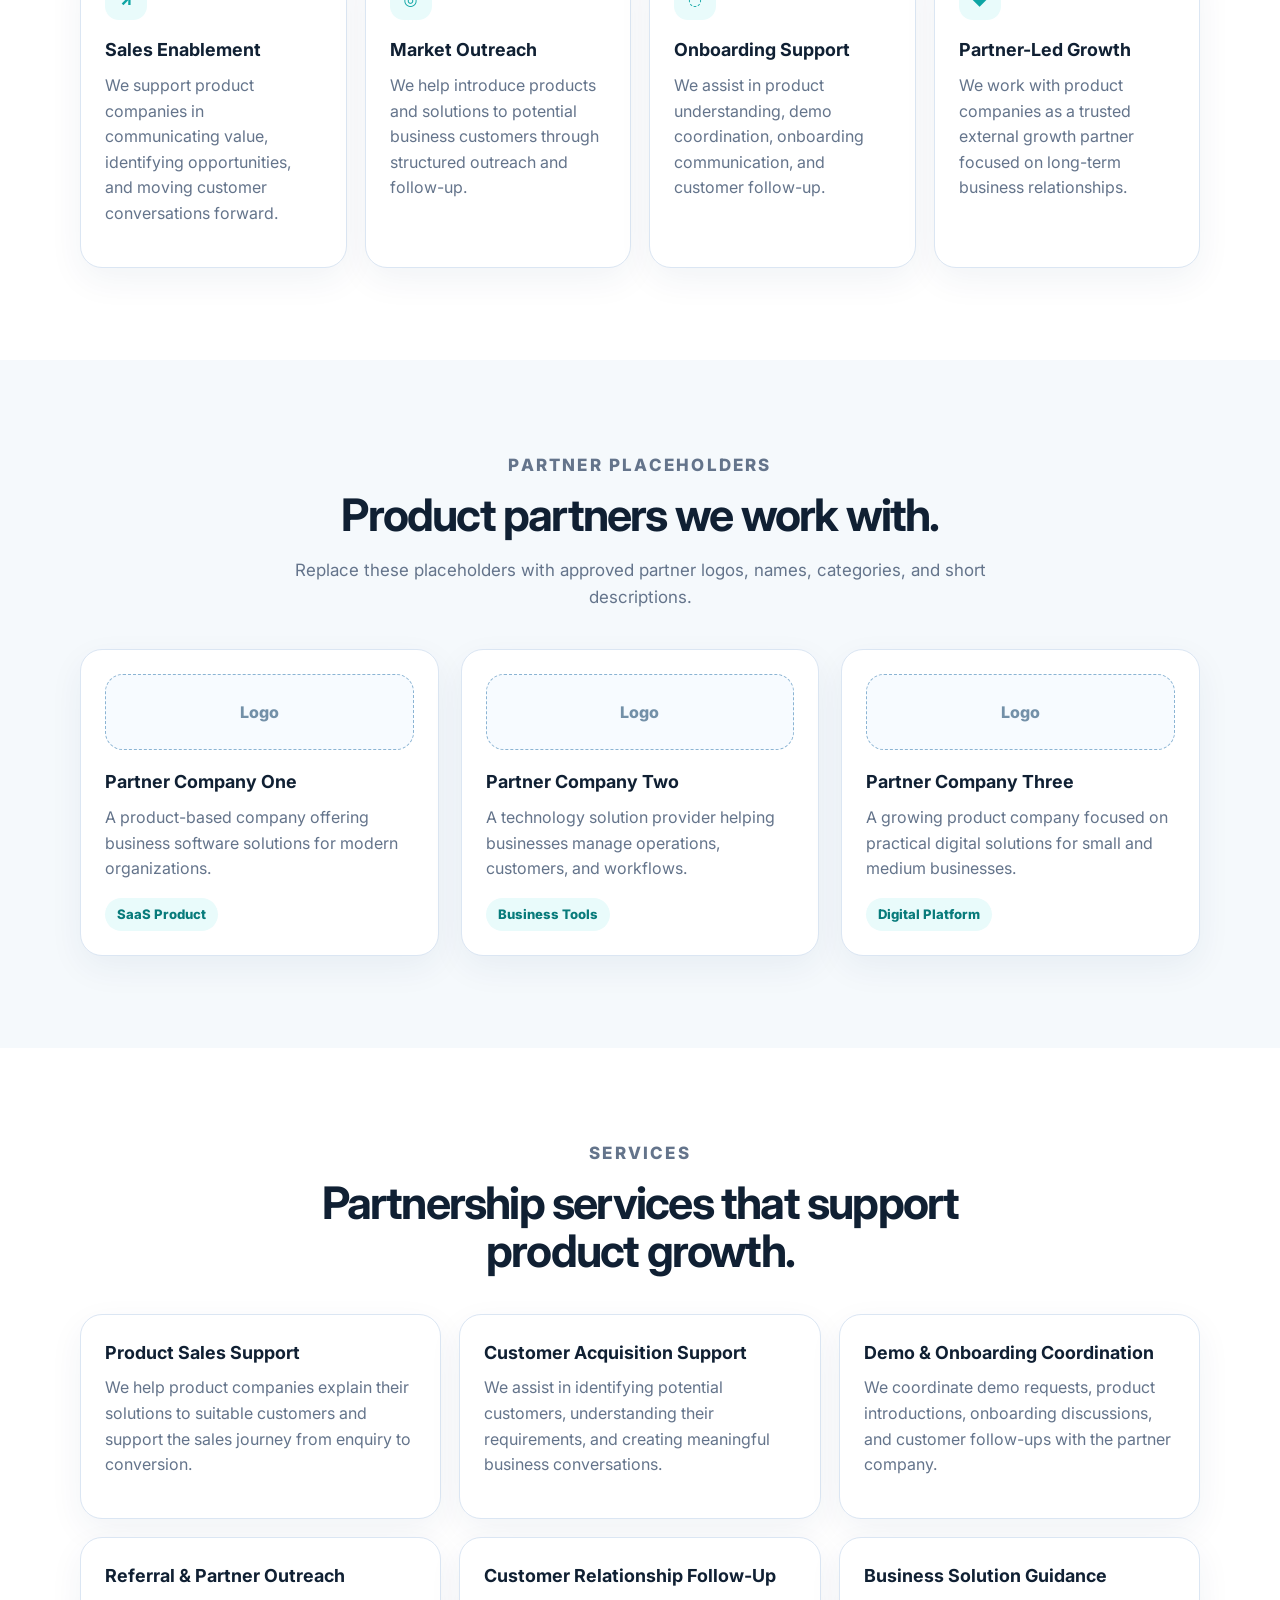
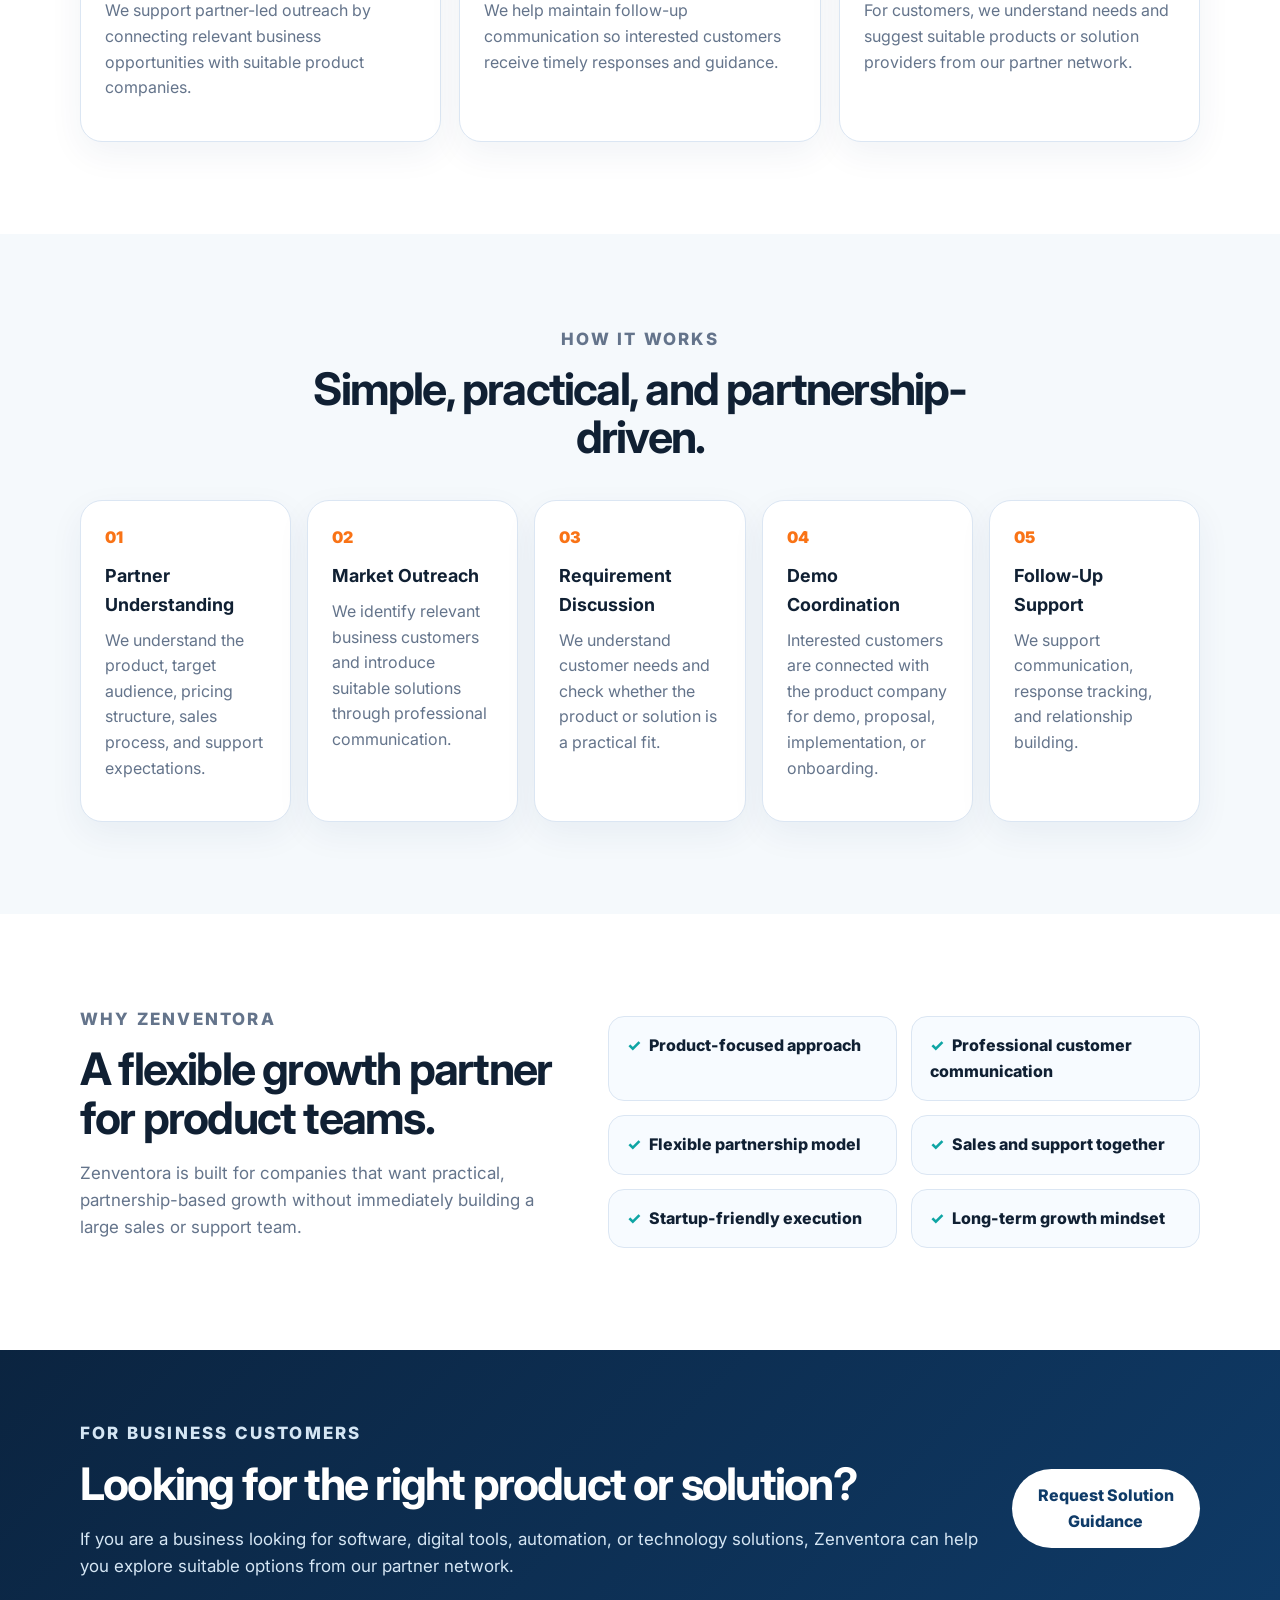
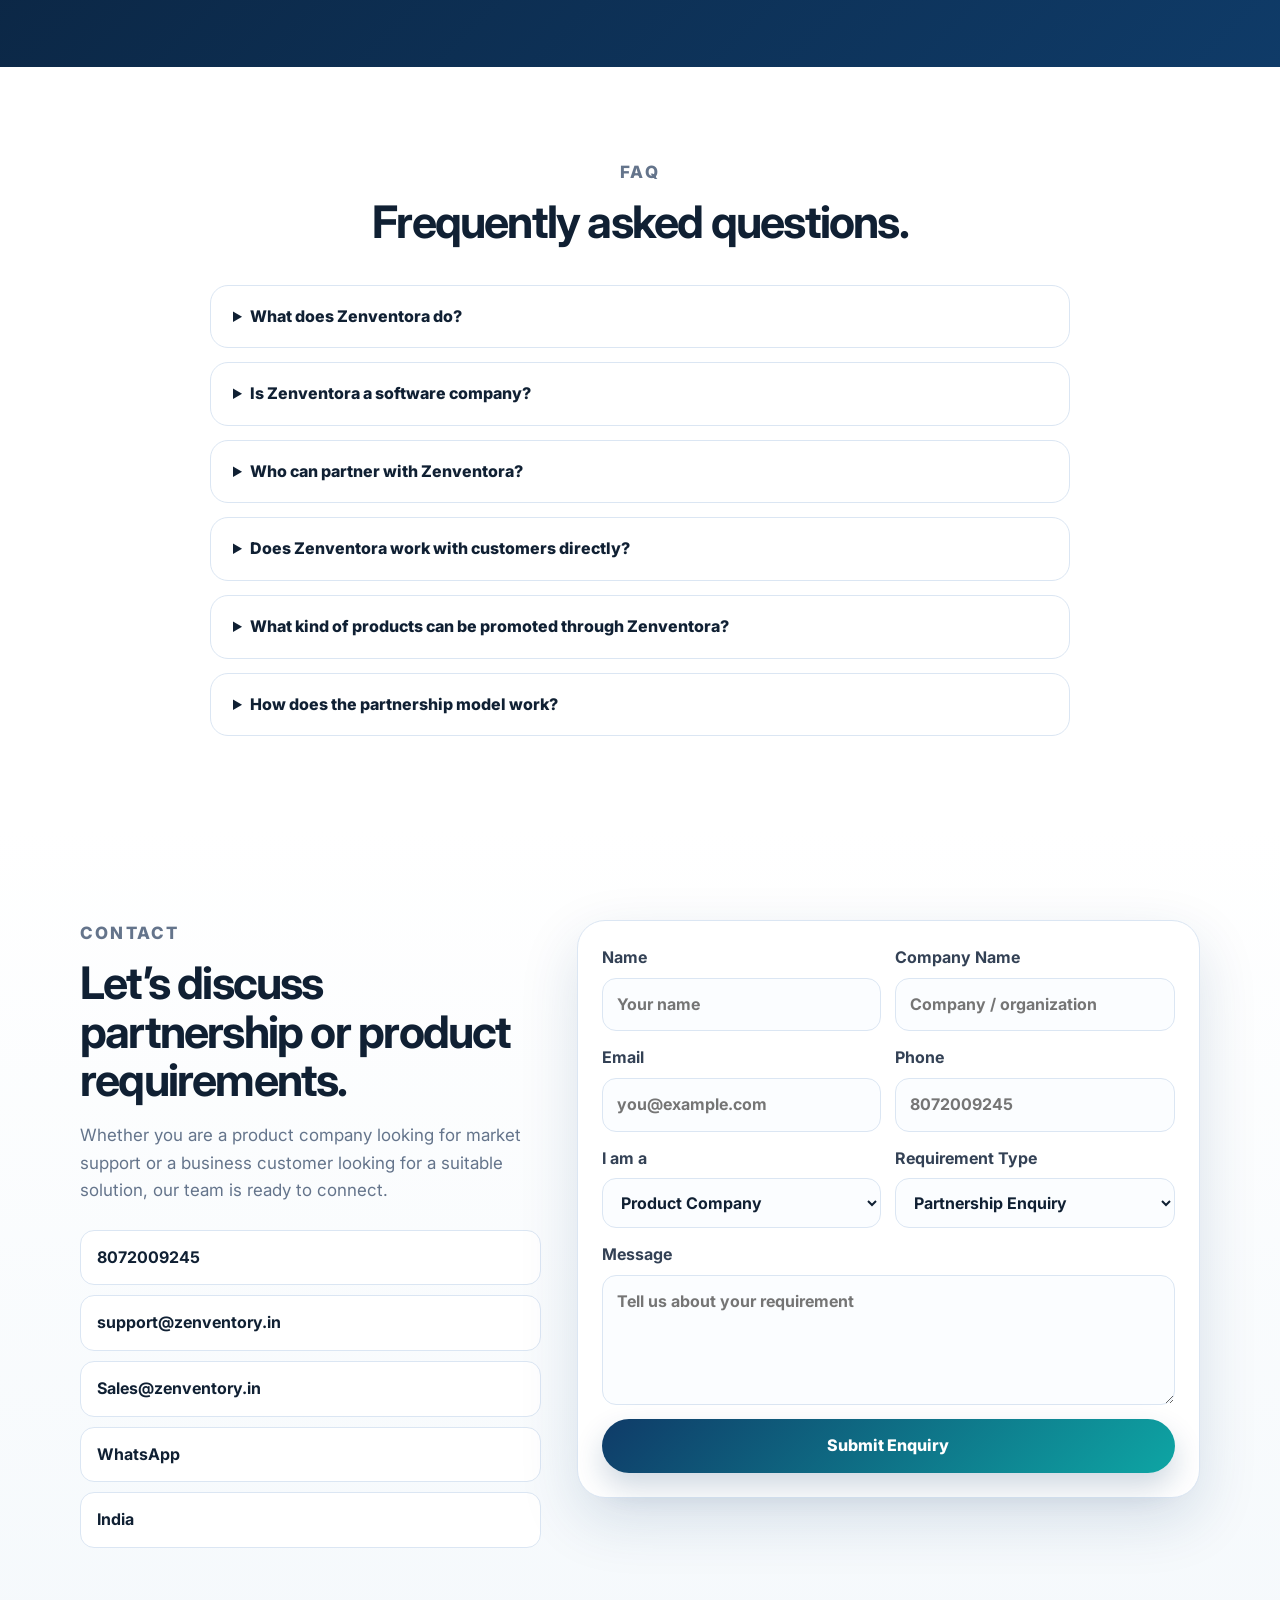
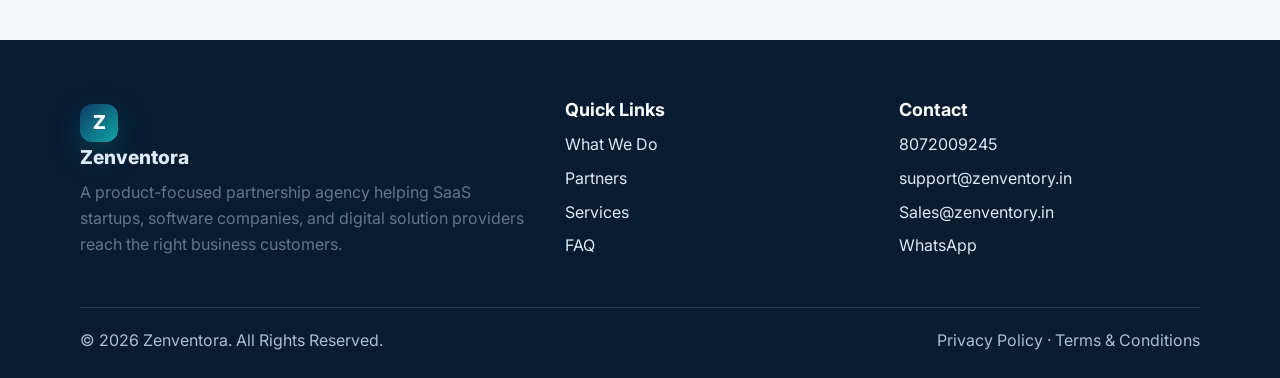
==== commit cc053c24: "Merge branch 'main' into codex/plan-zenventora-zaijod" ====
--- a/index.html
+++ b/index.html
@@ -77,7 +77,7 @@
         <a href="#services">Services</a>
         <a href="#faq">FAQ</a>
         <a href="#contact">Contact</a>
-        <a class="btn btn-primary btn-small" href="contact.html">Partner With Us</a>
+        <button class="btn btn-primary btn-small" type="button" data-open-drawer>Partner With Us</button>
       </div>
     </nav>
   </header>
@@ -90,7 +90,7 @@
           <h1>Helping Product-Based Companies Reach the Right Business Customers</h1>
           <p class="hero-text">Zenventora partners with SaaS startups, software companies, and digital solution brands to support market outreach, sales conversations, customer onboarding, and long-term business growth.</p>
           <div class="hero-actions">
-            <a class="btn btn-primary" href="contact.html">Partner With Zenventora</a>
+            <button class="btn btn-primary" type="button" data-open-drawer>Partner With Zenventora</button>
             <a class="btn btn-secondary" href="#services">Explore Services</a>
           </div>
         </div>
@@ -194,7 +194,7 @@
     <section class="section customer-band">
       <div class="container customer-card">
         <div><p class="eyebrow">For business customers</p><h2>Looking for the right product or solution?</h2><p>If you are a business looking for software, digital tools, automation, or technology solutions, Zenventora can help you explore suitable options from our partner network.</p></div>
-        <a class="btn btn-light" href="contact.html">Request Solution Guidance</a>
+        <button class="btn btn-light" type="button" data-open-drawer>Request Solution Guidance</button>
       </div>
     </section>
 
@@ -220,12 +220,16 @@
           <p>Whether you are a product company looking for market support or a business customer looking for a suitable solution, our team is ready to connect.</p>
           <div class="contact-points"><a href="tel:+918072009245">8072009245</a><a href="mailto:support@zenventory.in">support@zenventory.in</a><a href="mailto:Sales@zenventory.in">Sales@zenventory.in</a><a href="https://wa.me/918072009245" target="_blank" rel="noopener">WhatsApp</a><span>India</span></div>
         </div>
-        <div class="zoho-form-card">
-          <p class="eyebrow">Zoho Forms</p>
-          <h3>Open the secure contact form</h3>
-          <p>Partnership enquiries, product support requests, and solution guidance enquiries are collected through our Zoho Forms contact page.</p>
-          <a class="btn btn-primary" href="contact.html">Open Contact Form</a>
-        </div>
+        <form class="lead-form" action="#" method="post">
+          <label>Name<input name="name" placeholder="Your name" required /></label>
+          <label>Company Name<input name="company" placeholder="Company / organization" /></label>
+          <label>Email<input type="email" name="email" placeholder="you@example.com" required /></label>
+          <label>Phone<input type="tel" name="phone" placeholder="8072009245" /></label>
+          <label>I am a<select name="profile"><option>Product Company</option><option>SaaS Startup</option><option>Business Customer</option><option>IT / Solution Provider</option><option>Other</option></select></label>
+          <label>Requirement Type<select name="requirement"><option>Partnership Enquiry</option><option>Product Sales Support</option><option>Customer Acquisition Support</option><option>Solution Requirement</option><option>General Enquiry</option></select></label>
+          <label class="full">Message<textarea name="message" rows="4" placeholder="Tell us about your requirement"></textarea></label>
+          <button class="btn btn-primary full" type="submit">Submit Enquiry</button>
+        </form>
       </div>
     </section>
   </main>
@@ -239,7 +243,22 @@
     <div class="container footer-bottom"><span>© 2026 Zenventora. All Rights Reserved.</span><span><a href="privacy-policy.html">Privacy Policy</a> · <a href="terms-and-conditions.html">Terms & Conditions</a></span></div>
   </footer>
 
-  <a class="floating-cta" href="contact.html">Enquire Now</a>
+  <button class="floating-cta" type="button" data-open-drawer>Enquire Now</button>
+  <div class="drawer-backdrop" data-drawer-backdrop hidden></div>
+  <aside class="enquiry-drawer" aria-hidden="true" aria-label="Quick enquiry form" data-drawer>
+    <button class="drawer-close" type="button" data-close-drawer>×</button>
+    <p class="eyebrow">Quick enquiry</p>
+    <h2>Start a conversation</h2>
+    <p>Share your requirement. Replace this form action with your working form endpoint when ready.</p>
+    <form class="drawer-form" action="#" method="post">
+      <input name="name" placeholder="Name" required />
+      <input type="email" name="email" placeholder="Email" required />
+      <input type="tel" name="phone" placeholder="Phone" />
+      <select name="requirement"><option>Partnership Enquiry</option><option>Solution Requirement</option><option>Product Sales Support</option><option>General Enquiry</option></select>
+      <textarea name="message" rows="4" placeholder="Message"></textarea>
+      <button class="btn btn-primary" type="submit">Send Enquiry</button>
+    </form>
+  </aside>
   <script src="script.js" defer></script>
 </body>
 </html>
--- a/styles.css
+++ b/styles.css
@@ -1,3 +1,2 @@
 :root{--navy:#0b2440;--blue:#0f3b68;--teal:#0ea5a4;--orange:#f97316;--ink:#102033;--muted:#64748b;--line:#dbe6f3;--soft:#f5f9fc;--white:#fff;--shadow:0 22px 60px rgba(15,59,104,.14);--radius:22px}*{box-sizing:border-box}html{scroll-behavior:smooth}body{margin:0;font-family:Inter,system-ui,-apple-system,Segoe UI,sans-serif;color:var(--ink);background:var(--white);line-height:1.6}a{color:inherit;text-decoration:none}button,input,select,textarea{font:inherit}.container{width:min(1120px,calc(100% - 32px));margin-inline:auto}.skip-link{position:absolute;left:-999px;top:10px;background:var(--navy);color:#fff;padding:10px 14px;z-index:99}.skip-link:focus{left:10px}.site-header{position:sticky;top:0;z-index:40;background:rgba(255,255,255,.92);backdrop-filter:blur(18px);border-bottom:1px solid rgba(219,230,243,.8)}.nav{min-height:76px;display:flex;align-items:center;justify-content:space-between;gap:22px}.brand{display:inline-flex;align-items:center;gap:10px;font-weight:800;font-size:1.2rem}.brand-mark{width:38px;height:38px;border-radius:12px;display:grid;place-items:center;color:#fff;background:linear-gradient(135deg,var(--blue),var(--teal));box-shadow:0 12px 30px rgba(14,165,164,.25)}.nav-menu{display:flex;align-items:center;gap:22px;font-weight:600;color:#34445a}.nav-menu a:hover{color:var(--teal)}.nav-toggle{display:none;border:1px solid var(--line);border-radius:999px;background:#fff;padding:9px 14px}.btn{border:0;border-radius:999px;padding:14px 22px;font-weight:800;cursor:pointer;display:inline-flex;justify-content:center;align-items:center;gap:8px;transition:.2s}.btn-primary{color:#fff;background:linear-gradient(135deg,var(--blue),var(--teal));box-shadow:0 14px 30px rgba(15,59,104,.2)}.btn-secondary{background:#fff;color:var(--blue);border:1px solid var(--line)}.btn-light{background:#fff;color:var(--blue)}.btn-small{padding:10px 16px}.section{padding:92px 0}.soft-bg{background:var(--soft)}.hero{padding:120px 0 86px;background:radial-gradient(circle at top right,rgba(14,165,164,.18),transparent 36%),linear-gradient(180deg,#f8fbff,#fff)}.hero-grid{display:grid;grid-template-columns:1.1fr .9fr;gap:48px;align-items:center}.eyebrow{text-transform:uppercase;letter-spacing:.13em;color:var(--teal);font-weight:800;font-size:.78rem;margin:0 0 12px}h1,h2,h3,p{margin-top:0}h1{font-size:clamp(2.4rem,5vw,4.6rem);line-height:1.02;letter-spacing:-.055em;margin-bottom:22px}h2{font-size:clamp(2rem,3.5vw,3.25rem);line-height:1.08;letter-spacing:-.04em;margin-bottom:18px}h3{font-size:1.12rem;margin-bottom:8px}.hero-text,.section-heading p,.narrow p,.split-grid p,.customer-card p,.contact-grid p{color:var(--muted);font-size:1.06rem}.hero-actions{display:flex;gap:14px;flex-wrap:wrap}.hero-panel{background:#fff;border:1px solid var(--line);border-radius:32px;padding:24px;box-shadow:var(--shadow)}.metric-card{padding:24px;border-radius:24px;background:linear-gradient(135deg,var(--navy),var(--blue));color:#fff;margin-bottom:16px}.metric-card span{display:block;color:#bde7ea;font-weight:800;margin-bottom:8px}.metric-card strong{font-size:1.35rem;line-height:1.2}.metric-grid{display:grid;grid-template-columns:1fr 1fr;gap:14px}.metric-grid div{padding:18px;border:1px solid var(--line);border-radius:18px;background:#f9fcff}.metric-grid strong,.metric-grid span{display:block}.metric-grid span{color:var(--muted);font-size:.9rem}.narrow{max-width:840px;text-align:center}.section-heading{max-width:760px;margin:0 auto 38px;text-align:center}.card-grid{display:grid;gap:18px}.card-grid.four{grid-template-columns:repeat(4,1fr)}.card,.partner-card,.service-list article,.steps article{background:#fff;border:1px solid var(--line);border-radius:var(--radius);padding:24px;box-shadow:0 12px 35px rgba(15,59,104,.06)}.card p,.partner-card p,.service-list p,.steps p,.faq-list p,.footer-grid p{color:var(--muted)}.icon{display:grid;place-items:center;width:42px;height:42px;border-radius:14px;background:#e9fbfb;color:var(--teal);font-weight:900;margin-bottom:16px}.partner-grid{display:grid;grid-template-columns:repeat(3,1fr);gap:22px}.logo-placeholder{height:76px;border:1px dashed #8bb4d3;border-radius:18px;display:grid;place-items:center;color:#7390a8;font-weight:800;background:#f7fbff;margin-bottom:18px}.partner-card span{display:inline-flex;border-radius:999px;background:#e9fbfb;color:#087b7b;padding:6px 12px;font-weight:800;font-size:.82rem}.service-list{display:grid;grid-template-columns:repeat(3,1fr);gap:18px}.steps{display:grid;grid-template-columns:repeat(5,1fr);gap:16px}.steps span{display:inline-flex;color:var(--orange);font-weight:900;margin-bottom:12px}.split-grid{display:grid;grid-template-columns:.9fr 1.1fr;gap:44px;align-items:center}.check-grid{display:grid;grid-template-columns:1fr 1fr;gap:14px}.check-grid span{padding:16px 18px;border-radius:16px;background:#f7fbff;border:1px solid var(--line);font-weight:800}.check-grid span:before{content:'✓';color:var(--teal);margin-right:8px}.customer-band{padding:70px 0;background:linear-gradient(135deg,var(--navy),var(--blue));color:#fff}.customer-card{display:flex;align-items:center;justify-content:space-between;gap:30px}.customer-card p{color:#d5e6f4}.faq-list{max-width:860px;margin:auto;display:grid;gap:14px}.faq-list details{border:1px solid var(--line);border-radius:18px;background:#fff;padding:18px 22px}.faq-list summary{cursor:pointer;font-weight:800}.contact-section{background:linear-gradient(180deg,#fff,var(--soft))}.contact-grid{display:grid;grid-template-columns:.85fr 1.15fr;gap:36px;align-items:start}.contact-points{display:grid;gap:10px;margin-top:26px}.contact-points a,.contact-points span{padding:14px 16px;border:1px solid var(--line);border-radius:14px;background:#fff;font-weight:700}.lead-form{display:grid;grid-template-columns:1fr 1fr;gap:14px;background:#fff;border:1px solid var(--line);border-radius:28px;padding:24px;box-shadow:var(--shadow)}label{display:grid;gap:7px;font-weight:700;color:#334155}.full{grid-column:1/-1}input,select,textarea{width:100%;border:1px solid var(--line);border-radius:14px;padding:13px 14px;background:#fbfdff;color:var(--ink)}textarea{resize:vertical}.site-footer{background:#071b31;color:#dce9f6;padding:56px 0 24px}.footer-grid{display:grid;grid-template-columns:1.5fr 1fr 1fr;gap:34px}.footer-grid a{display:block;color:#dce9f6;margin:8px 0}.footer-grid h3{color:#fff}.footer-brand{color:#fff}.footer-bottom{border-top:1px solid rgba(255,255,255,.12);margin-top:34px;padding-top:20px;display:flex;justify-content:space-between;gap:14px;flex-wrap:wrap;color:#a9bed2}.floating-cta{position:fixed;right:18px;bottom:18px;z-index:45;border:0;border-radius:999px;padding:15px 20px;background:var(--orange);color:#fff;font-weight:900;box-shadow:0 18px 40px rgba(249,115,22,.32);cursor:pointer}.drawer-backdrop{position:fixed;inset:0;background:rgba(7,27,49,.48);z-index:60}.enquiry-drawer{position:fixed;top:0;right:0;width:min(430px,100%);height:100dvh;background:#fff;z-index:61;padding:30px;box-shadow:-25px 0 70px rgba(7,27,49,.25);transform:translateX(105%);transition:.25s;overflow:auto}.enquiry-drawer.open{transform:translateX(0)}.drawer-close{position:absolute;top:14px;right:16px;border:0;background:#eef5fb;border-radius:50%;width:40px;height:40px;font-size:1.5rem;cursor:pointer}.drawer-form{display:grid;gap:13px;margin-top:22px}@media (max-width:960px){.nav-toggle{display:inline-flex}.nav-menu{position:absolute;left:16px;right:16px;top:76px;background:#fff;border:1px solid var(--line);box-shadow:var(--shadow);border-radius:20px;padding:18px;display:none;flex-direction:column;align-items:stretch}.nav-menu.open{display:flex}.hero-grid,.split-grid,.contact-grid{grid-template-columns:1fr}.card-grid.four,.service-list{grid-template-columns:1fr 1fr}.steps{grid-template-columns:1fr 1fr}.partner-grid{grid-template-columns:1fr}.customer-card{align-items:flex-start;flex-direction:column}.section{padding:72px 0}.hero{padding-top:92px}}@media (max-width:620px){.container{width:min(100% - 24px,1120px)}.card-grid.four,.service-list,.steps,.check-grid,.lead-form,.footer-grid{grid-template-columns:1fr}.hero-actions .btn{width:100%}.metric-grid{grid-template-columns:1fr}.lead-form{padding:18px;border-radius:22px}.footer-bottom{display:grid}.floating-cta{left:12px;right:12px;width:calc(100% - 24px)}.section{padding:58px 0}h1{font-size:2.45rem}.hero-panel{border-radius:24px}.enquiry-drawer{padding:26px 18px 96px}}
 .legal-page .legal-hero{padding:92px 0 64px}.updated{display:inline-flex;margin-top:12px;padding:8px 14px;border-radius:999px;background:#e9fbfb;color:#087b7b;font-weight:800}.legal-content{max-width:900px;background:#fff;border:1px solid var(--line);border-radius:28px;padding:34px;box-shadow:var(--shadow)}.legal-content h2{font-size:1.35rem;letter-spacing:-.02em;margin-top:28px}.legal-content h2:first-child{margin-top:0}.legal-content a{color:var(--teal);font-weight:800}.legal-nav{display:flex!important;position:static!important;box-shadow:none!important;border:0!important;background:transparent!important;padding:0!important;flex-direction:row!important;align-items:center!important}@media (max-width:720px){.legal-nav{gap:12px!important;flex-wrap:wrap;justify-content:flex-end;font-size:.92rem}.legal-content{padding:22px;border-radius:22px}.legal-page .legal-hero{padding:72px 0 44px}}
-.zoho-form-card{background:#fff;border:1px solid var(--line);border-radius:28px;padding:28px;box-shadow:var(--shadow)}.zoho-form-card p{color:var(--muted)}.contact-form-page{padding-top:46px}.iframe-shell{background:#fff;border:1px solid var(--line);border-radius:28px;padding:12px;box-shadow:var(--shadow);overflow:hidden}.iframe-shell iframe{display:block;width:100%;min-height:640px;border:0;border-radius:18px}.form-helper{margin:18px auto 0;max-width:860px;color:var(--muted);text-align:center}.form-helper a{color:var(--teal);font-weight:800}@media (max-width:620px){.iframe-shell{padding:6px;border-radius:20px}.iframe-shell iframe{min-height:720px;border-radius:14px}.zoho-form-card{padding:22px;border-radius:22px}}
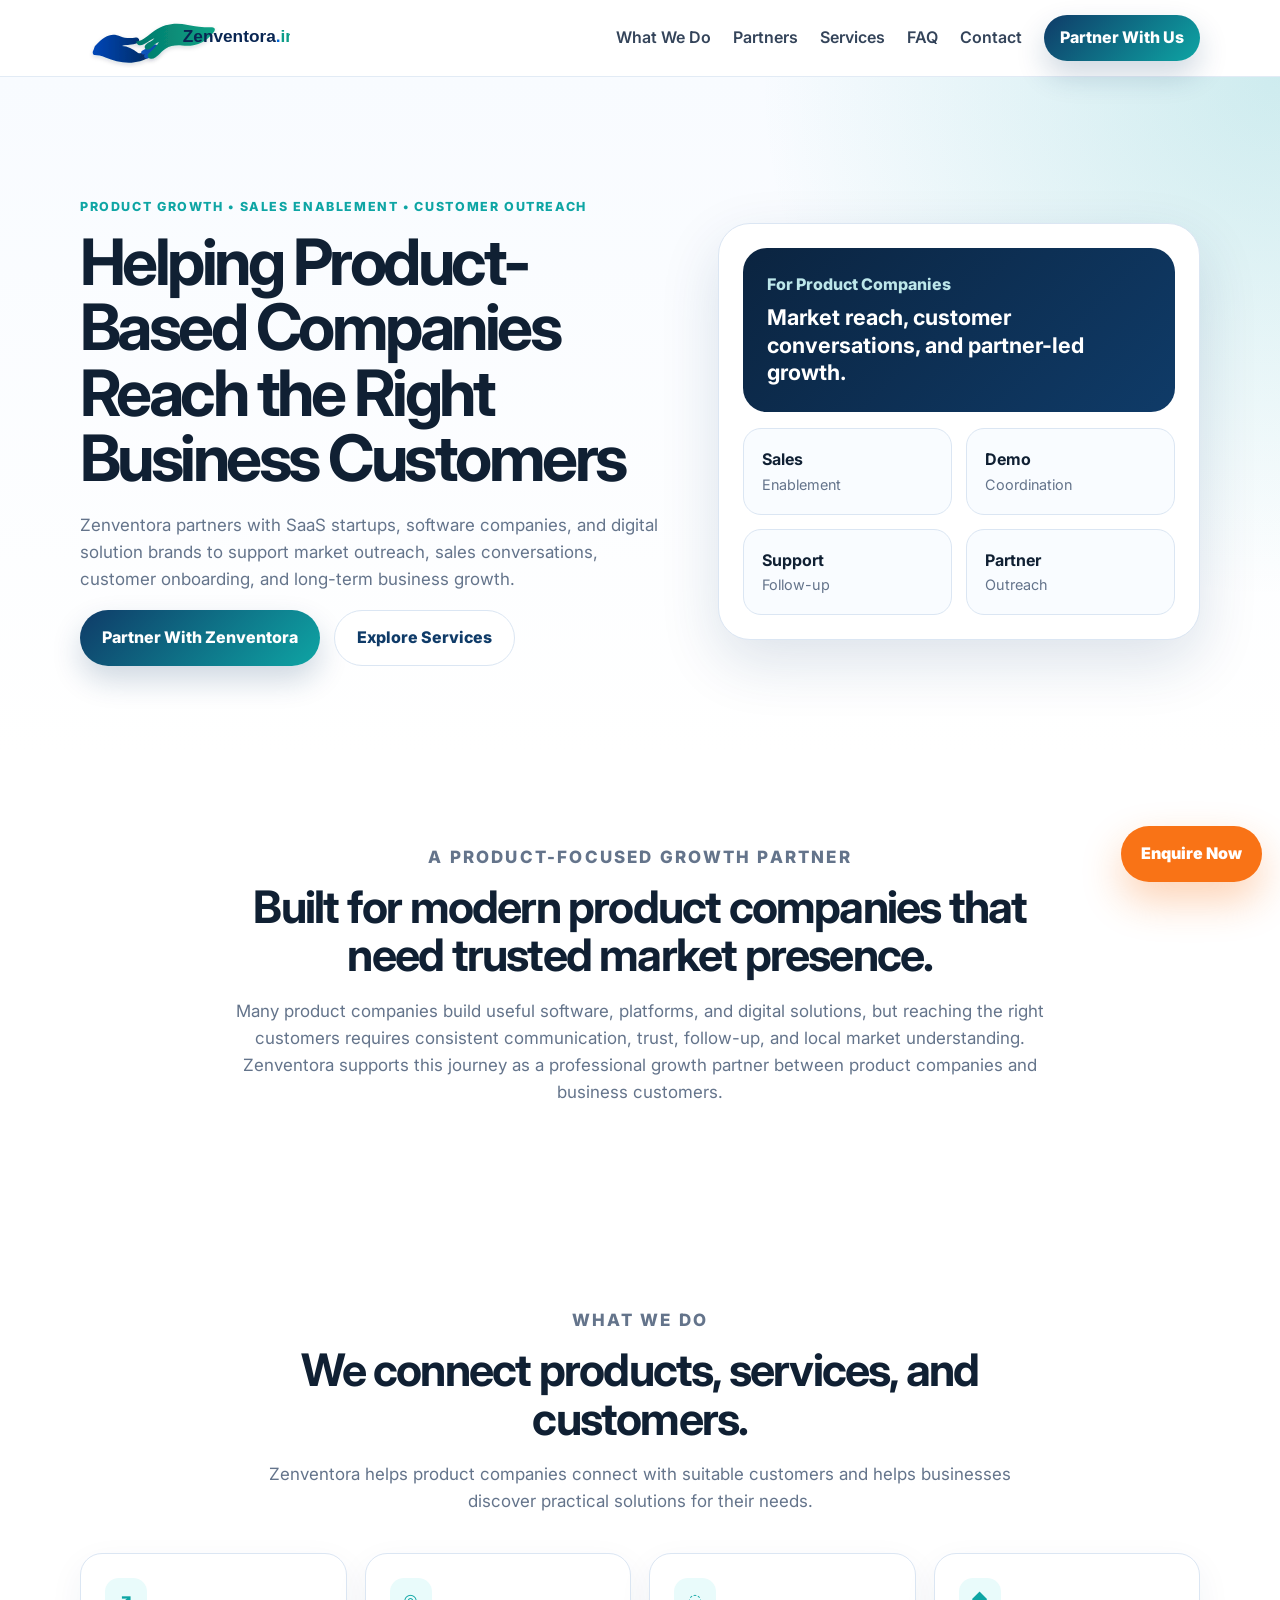
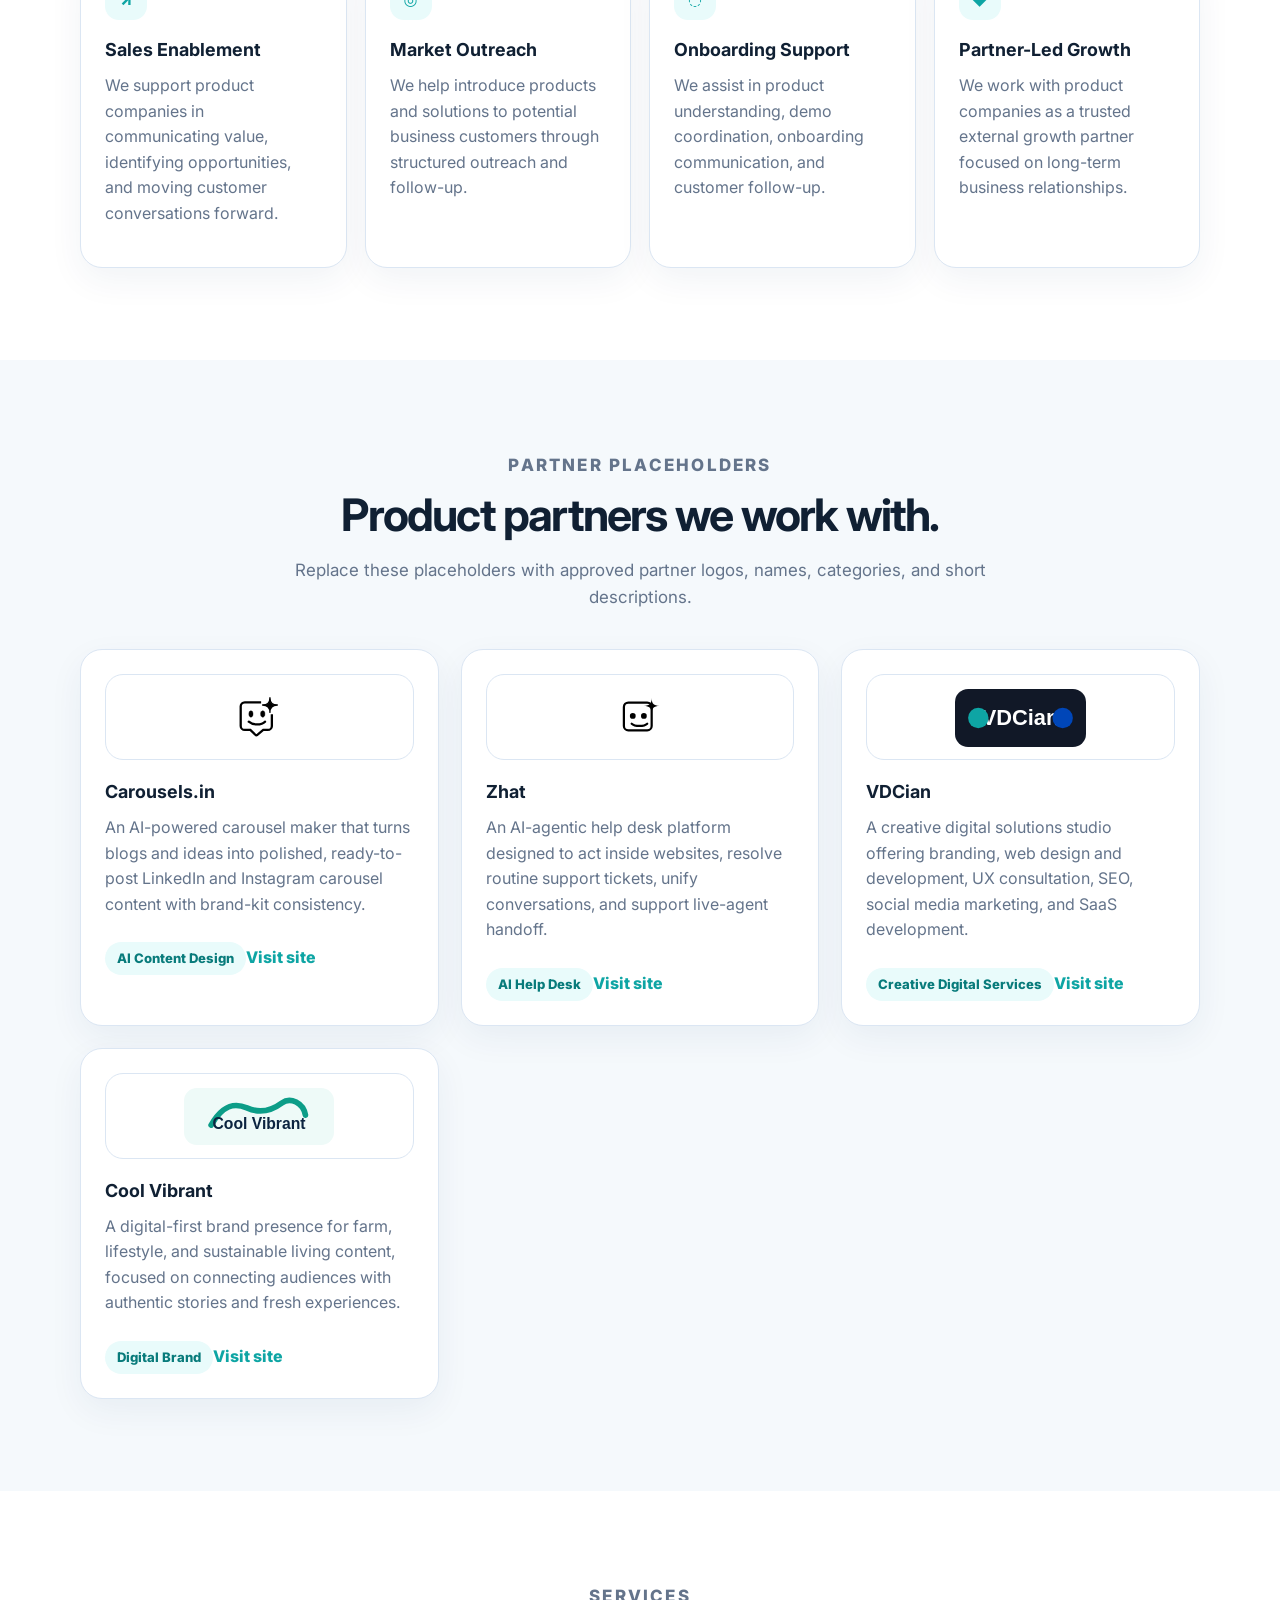
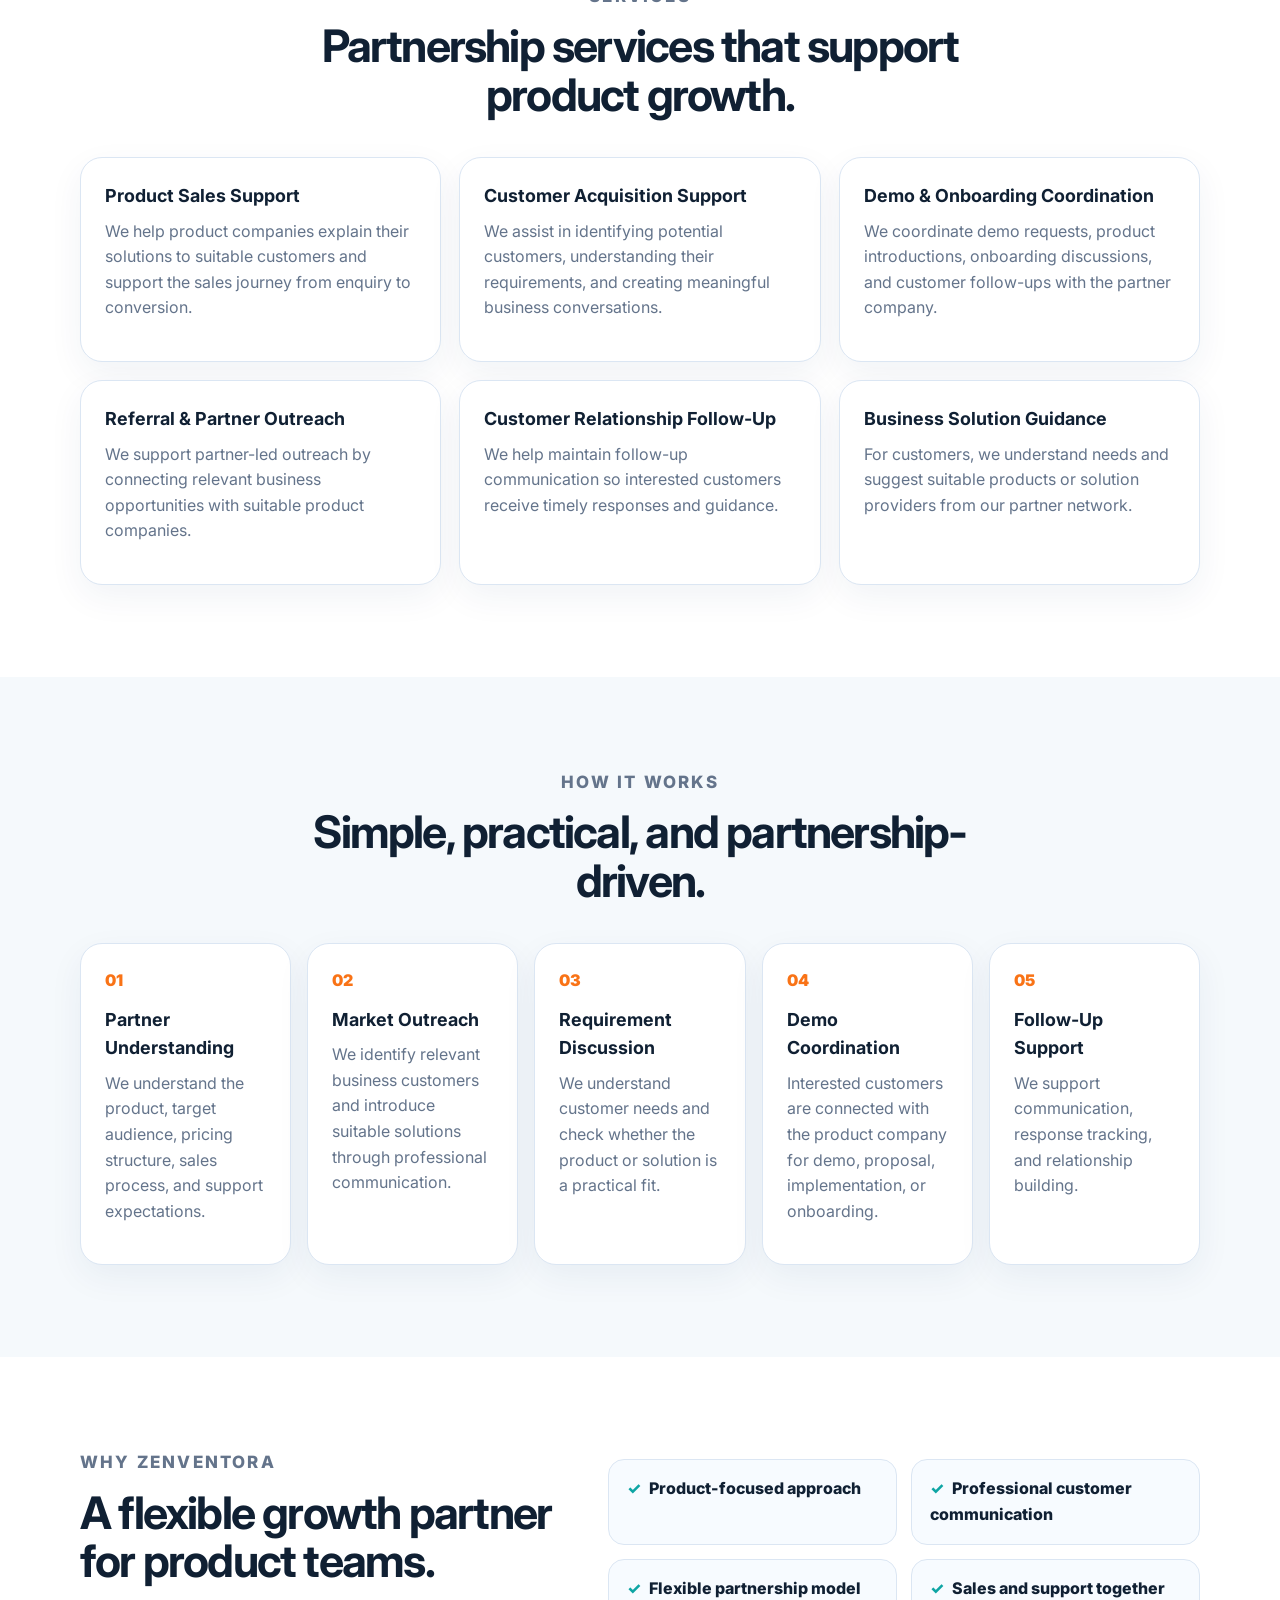
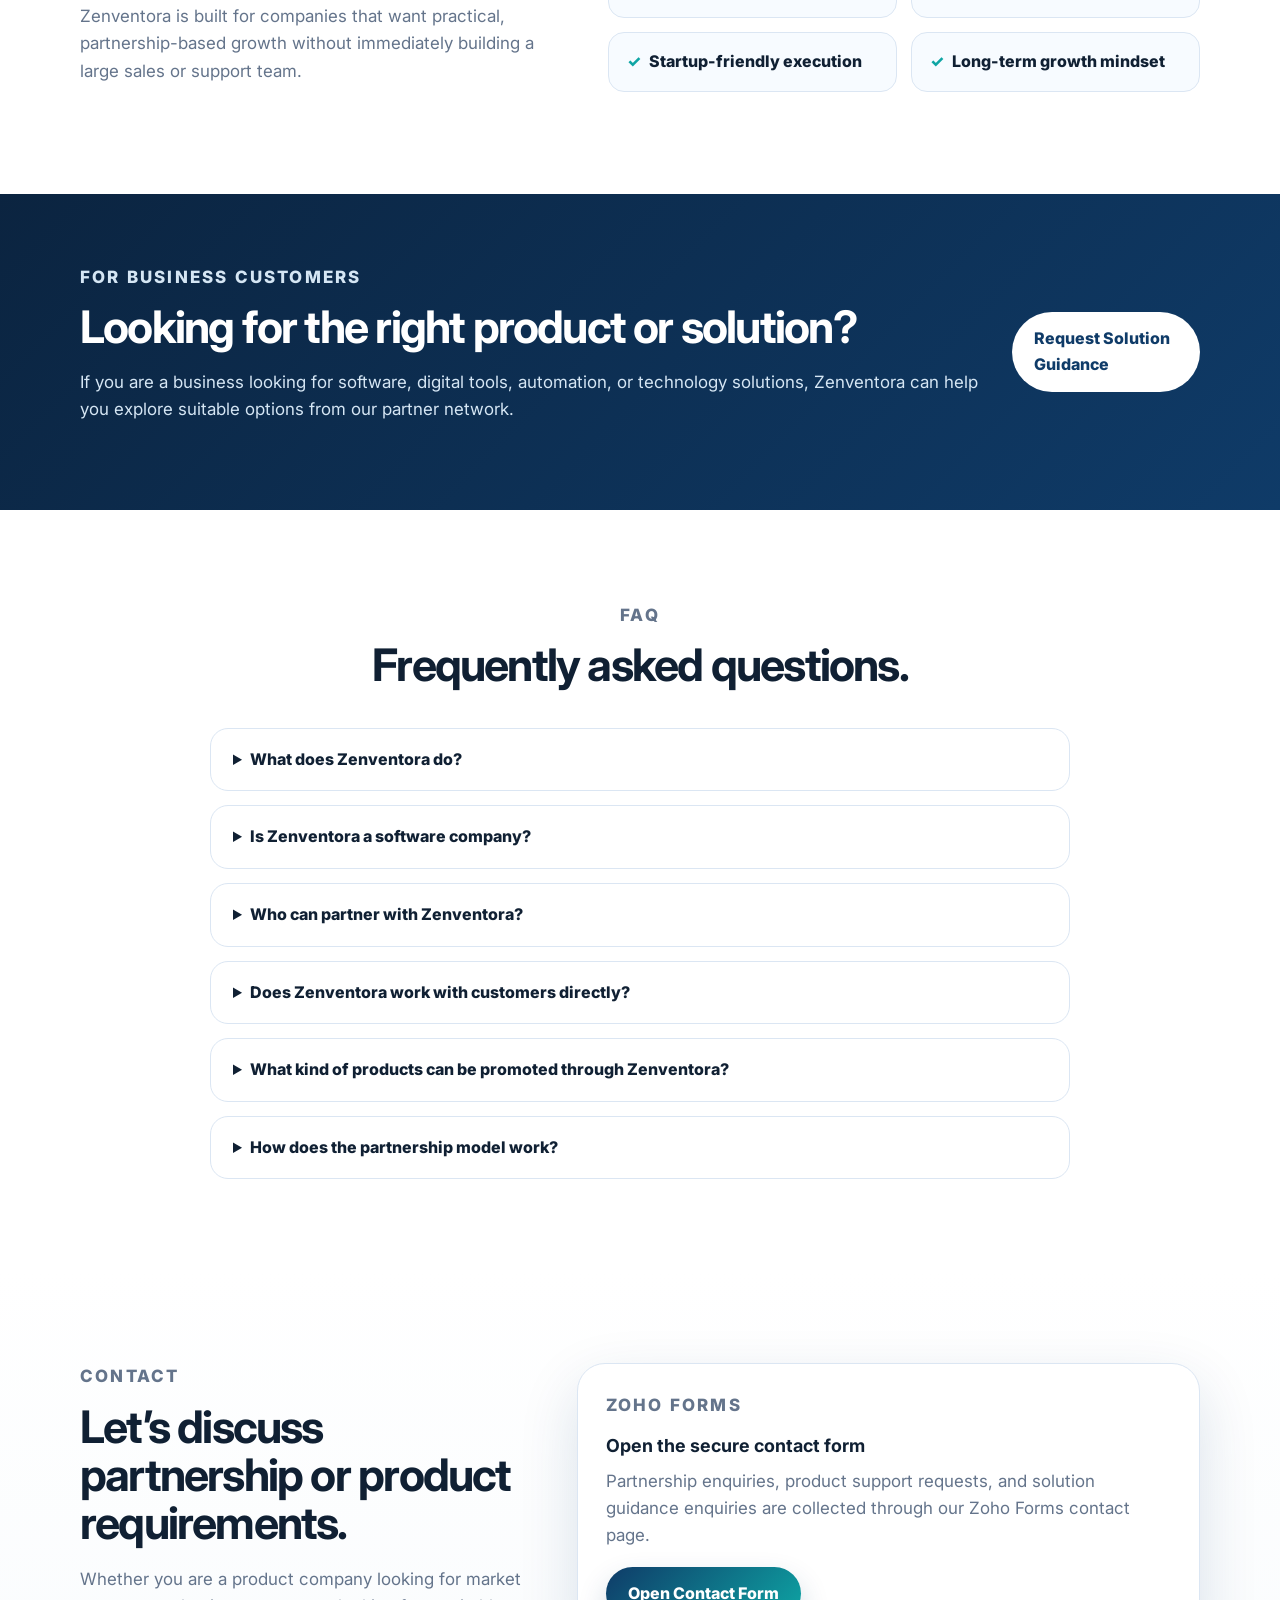
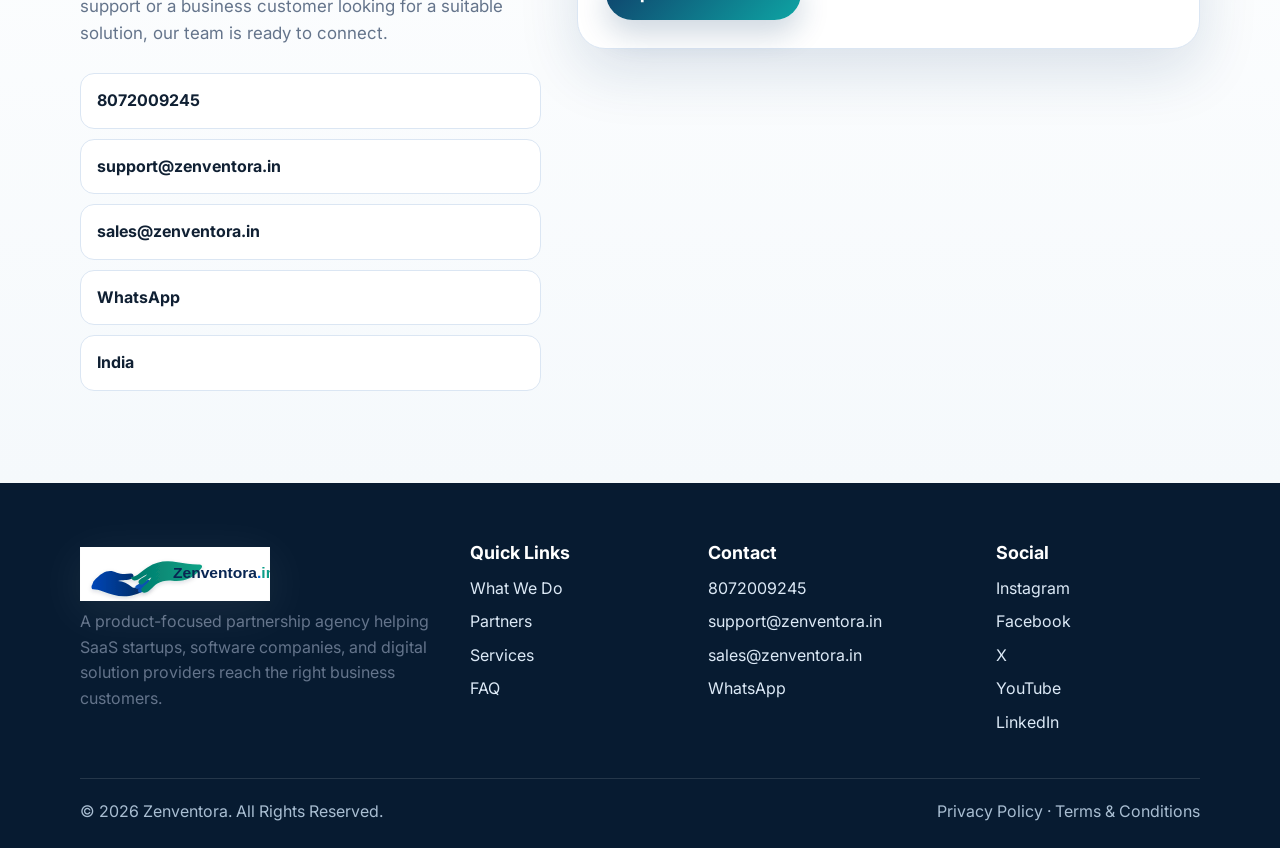
==== commit df18718e: "Apply Zenventora branding and partner updates" ====
--- a/index.html
+++ b/index.html
@@ -38,7 +38,8 @@
     "@type": "Organization",
     "name": "Zenventora",
     "url": "https://zenventora.in/",
-    "logo": "https://zenventora.in/assets/favicon.svg",
+    "logo": "https://zenventora.in/assets/zenventora-logo.svg",
+    "sameAs": ["https://www.instagram.com/zenventora/", "https://www.facebook.com/profile.php?id=61591519560721", "https://x.com/zenventora", "https://www.youtube.com/@zenventora", "https://www.linkedin.com/company/zenventora/"],
     "description": "Zenventora helps product-based companies, SaaS startups, and digital solution providers reach business customers through market outreach, sales support, onboarding coordination, and partner-led growth.",
     "contactPoint": [{
       "@type": "ContactPoint",
@@ -68,7 +69,7 @@
   <header class="site-header" data-header>
     <nav class="nav container" aria-label="Primary navigation">
       <a class="brand" href="#home" aria-label="Zenventora home">
-        <span class="brand-mark">Z</span><span>Zenventora</span>
+        <img class="brand-logo" src="assets/zenventora-logo.svg" alt="Zenventora.in" />
       </a>
       <button class="nav-toggle" type="button" aria-controls="nav-menu" aria-expanded="false" data-nav-toggle>Menu</button>
       <div id="nav-menu" class="nav-menu" data-nav-menu>
@@ -77,7 +78,7 @@
         <a href="#services">Services</a>
         <a href="#faq">FAQ</a>
         <a href="#contact">Contact</a>
-        <button class="btn btn-primary btn-small" type="button" data-open-drawer>Partner With Us</button>
+        <a class="btn btn-primary btn-small" href="contact.html">Partner With Us</a>
       </div>
     </nav>
   </header>
@@ -90,7 +91,7 @@
           <h1>Helping Product-Based Companies Reach the Right Business Customers</h1>
           <p class="hero-text">Zenventora partners with SaaS startups, software companies, and digital solution brands to support market outreach, sales conversations, customer onboarding, and long-term business growth.</p>
           <div class="hero-actions">
-            <button class="btn btn-primary" type="button" data-open-drawer>Partner With Zenventora</button>
+            <a class="btn btn-primary" href="contact.html">Partner With Zenventora</a>
             <a class="btn btn-secondary" href="#services">Explore Services</a>
           </div>
         </div>
@@ -141,9 +142,10 @@
           <p>Replace these placeholders with approved partner logos, names, categories, and short descriptions.</p>
         </div>
         <div class="partner-grid">
-          <article class="partner-card"><div class="logo-placeholder">Logo</div><h3>Partner Company One</h3><p>A product-based company offering business software solutions for modern organizations.</p><span>SaaS Product</span></article>
-          <article class="partner-card"><div class="logo-placeholder">Logo</div><h3>Partner Company Two</h3><p>A technology solution provider helping businesses manage operations, customers, and workflows.</p><span>Business Tools</span></article>
-          <article class="partner-card"><div class="logo-placeholder">Logo</div><h3>Partner Company Three</h3><p>A growing product company focused on practical digital solutions for small and medium businesses.</p><span>Digital Platform</span></article>
+          <article class="partner-card"><a class="partner-logo" href="https://carousels.in/" target="_blank" rel="noopener"><img src="assets/partners/carousels.svg" alt="Carousels.in logo" /></a><h3>Carousels.in</h3><p>An AI-powered carousel maker that turns blogs and ideas into polished, ready-to-post LinkedIn and Instagram carousel content with brand-kit consistency.</p><span>AI Content Design</span><a class="partner-link" href="https://carousels.in/" target="_blank" rel="noopener">Visit site</a></article>
+          <article class="partner-card"><a class="partner-logo" href="https://zhat.in/" target="_blank" rel="noopener"><img src="assets/partners/zhat.svg" alt="Zhat logo" /></a><h3>Zhat</h3><p>An AI-agentic help desk platform designed to act inside websites, resolve routine support tickets, unify conversations, and support live-agent handoff.</p><span>AI Help Desk</span><a class="partner-link" href="https://zhat.in/" target="_blank" rel="noopener">Visit site</a></article>
+          <article class="partner-card"><a class="partner-logo" href="https://www.vdcian.com/" target="_blank" rel="noopener"><img src="assets/partners/vdcian.svg" alt="VDCian logo" /></a><h3>VDCian</h3><p>A creative digital solutions studio offering branding, web design and development, UX consultation, SEO, social media marketing, and SaaS development.</p><span>Creative Digital Services</span><a class="partner-link" href="https://www.vdcian.com/" target="_blank" rel="noopener">Visit site</a></article>
+          <article class="partner-card"><a class="partner-logo" href="https://coolvibrant.in/" target="_blank" rel="noopener"><img src="assets/partners/coolvibrant.svg" alt="Cool Vibrant logo" /></a><h3>Cool Vibrant</h3><p>A digital-first brand presence for farm, lifestyle, and sustainable living content, focused on connecting audiences with authentic stories and fresh experiences.</p><span>Digital Brand</span><a class="partner-link" href="https://coolvibrant.in/" target="_blank" rel="noopener">Visit site</a></article>
         </div>
       </div>
     </section>
@@ -194,7 +196,7 @@
     <section class="section customer-band">
       <div class="container customer-card">
         <div><p class="eyebrow">For business customers</p><h2>Looking for the right product or solution?</h2><p>If you are a business looking for software, digital tools, automation, or technology solutions, Zenventora can help you explore suitable options from our partner network.</p></div>
-        <button class="btn btn-light" type="button" data-open-drawer>Request Solution Guidance</button>
+        <a class="btn btn-light" href="contact.html">Request Solution Guidance</a>
       </div>
     </section>
 
@@ -218,47 +220,28 @@
           <p class="eyebrow">Contact</p>
           <h2>Let’s discuss partnership or product requirements.</h2>
           <p>Whether you are a product company looking for market support or a business customer looking for a suitable solution, our team is ready to connect.</p>
-          <div class="contact-points"><a href="tel:+918072009245">8072009245</a><a href="mailto:support@zenventory.in">support@zenventory.in</a><a href="mailto:Sales@zenventory.in">Sales@zenventory.in</a><a href="https://wa.me/918072009245" target="_blank" rel="noopener">WhatsApp</a><span>India</span></div>
-        </div>
-        <form class="lead-form" action="#" method="post">
-          <label>Name<input name="name" placeholder="Your name" required /></label>
-          <label>Company Name<input name="company" placeholder="Company / organization" /></label>
-          <label>Email<input type="email" name="email" placeholder="you@example.com" required /></label>
-          <label>Phone<input type="tel" name="phone" placeholder="8072009245" /></label>
-          <label>I am a<select name="profile"><option>Product Company</option><option>SaaS Startup</option><option>Business Customer</option><option>IT / Solution Provider</option><option>Other</option></select></label>
-          <label>Requirement Type<select name="requirement"><option>Partnership Enquiry</option><option>Product Sales Support</option><option>Customer Acquisition Support</option><option>Solution Requirement</option><option>General Enquiry</option></select></label>
-          <label class="full">Message<textarea name="message" rows="4" placeholder="Tell us about your requirement"></textarea></label>
-          <button class="btn btn-primary full" type="submit">Submit Enquiry</button>
-        </form>
+          <div class="contact-points"><a href="tel:+918072009245">8072009245</a><a href="mailto:support@zenventora.in">support@zenventora.in</a><a href="mailto:sales@zenventora.in">sales@zenventora.in</a><a href="https://wa.me/918072009245" target="_blank" rel="noopener">WhatsApp</a><span>India</span></div>
+        </div>
+        <div class="zoho-form-card">
+          <p class="eyebrow">Zoho Forms</p>
+          <h3>Open the secure contact form</h3>
+          <p>Partnership enquiries, product support requests, and solution guidance enquiries are collected through our Zoho Forms contact page.</p>
+          <a class="btn btn-primary" href="contact.html">Open Contact Form</a>
+        </div>
       </div>
     </section>
   </main>
 
   <footer class="site-footer">
     <div class="container footer-grid">
-      <div><a class="brand footer-brand" href="#home"><span class="brand-mark">Z</span><span>Zenventora</span></a><p>A product-focused partnership agency helping SaaS startups, software companies, and digital solution providers reach the right business customers.</p></div>
+      <div><a class="brand footer-brand" href="#home"><img class="brand-logo" src="assets/zenventora-logo.svg" alt="Zenventora.in" /></a><p>A product-focused partnership agency helping SaaS startups, software companies, and digital solution providers reach the right business customers.</p></div>
       <div><h3>Quick Links</h3><a href="#what-we-do">What We Do</a><a href="#partners">Partners</a><a href="#services">Services</a><a href="#faq">FAQ</a></div>
-      <div><h3>Contact</h3><a href="tel:+918072009245">8072009245</a><a href="mailto:support@zenventory.in">support@zenventory.in</a><a href="mailto:Sales@zenventory.in">Sales@zenventory.in</a><a href="https://wa.me/918072009245" target="_blank" rel="noopener">WhatsApp</a></div>
+      <div><h3>Contact</h3><a href="tel:+918072009245">8072009245</a><a href="mailto:support@zenventora.in">support@zenventora.in</a><a href="mailto:sales@zenventora.in">sales@zenventora.in</a><a href="https://wa.me/918072009245" target="_blank" rel="noopener">WhatsApp</a></div><div><h3>Social</h3><a href="https://www.instagram.com/zenventora/" target="_blank" rel="noopener">Instagram</a><a href="https://www.facebook.com/profile.php?id=61591519560721" target="_blank" rel="noopener">Facebook</a><a href="https://x.com/zenventora" target="_blank" rel="noopener">X</a><a href="https://www.youtube.com/@zenventora" target="_blank" rel="noopener">YouTube</a><a href="https://www.linkedin.com/company/zenventora/" target="_blank" rel="noopener">LinkedIn</a></div>
     </div>
     <div class="container footer-bottom"><span>© 2026 Zenventora. All Rights Reserved.</span><span><a href="privacy-policy.html">Privacy Policy</a> · <a href="terms-and-conditions.html">Terms & Conditions</a></span></div>
   </footer>
 
-  <button class="floating-cta" type="button" data-open-drawer>Enquire Now</button>
-  <div class="drawer-backdrop" data-drawer-backdrop hidden></div>
-  <aside class="enquiry-drawer" aria-hidden="true" aria-label="Quick enquiry form" data-drawer>
-    <button class="drawer-close" type="button" data-close-drawer>×</button>
-    <p class="eyebrow">Quick enquiry</p>
-    <h2>Start a conversation</h2>
-    <p>Share your requirement. Replace this form action with your working form endpoint when ready.</p>
-    <form class="drawer-form" action="#" method="post">
-      <input name="name" placeholder="Name" required />
-      <input type="email" name="email" placeholder="Email" required />
-      <input type="tel" name="phone" placeholder="Phone" />
-      <select name="requirement"><option>Partnership Enquiry</option><option>Solution Requirement</option><option>Product Sales Support</option><option>General Enquiry</option></select>
-      <textarea name="message" rows="4" placeholder="Message"></textarea>
-      <button class="btn btn-primary" type="submit">Send Enquiry</button>
-    </form>
-  </aside>
+  <a class="floating-cta" href="contact.html">Enquire Now</a>
   <script src="script.js" defer></script>
 </body>
 </html>
--- a/styles.css
+++ b/styles.css
@@ -1,2 +1,4 @@
 :root{--navy:#0b2440;--blue:#0f3b68;--teal:#0ea5a4;--orange:#f97316;--ink:#102033;--muted:#64748b;--line:#dbe6f3;--soft:#f5f9fc;--white:#fff;--shadow:0 22px 60px rgba(15,59,104,.14);--radius:22px}*{box-sizing:border-box}html{scroll-behavior:smooth}body{margin:0;font-family:Inter,system-ui,-apple-system,Segoe UI,sans-serif;color:var(--ink);background:var(--white);line-height:1.6}a{color:inherit;text-decoration:none}button,input,select,textarea{font:inherit}.container{width:min(1120px,calc(100% - 32px));margin-inline:auto}.skip-link{position:absolute;left:-999px;top:10px;background:var(--navy);color:#fff;padding:10px 14px;z-index:99}.skip-link:focus{left:10px}.site-header{position:sticky;top:0;z-index:40;background:rgba(255,255,255,.92);backdrop-filter:blur(18px);border-bottom:1px solid rgba(219,230,243,.8)}.nav{min-height:76px;display:flex;align-items:center;justify-content:space-between;gap:22px}.brand{display:inline-flex;align-items:center;gap:10px;font-weight:800;font-size:1.2rem}.brand-mark{width:38px;height:38px;border-radius:12px;display:grid;place-items:center;color:#fff;background:linear-gradient(135deg,var(--blue),var(--teal));box-shadow:0 12px 30px rgba(14,165,164,.25)}.nav-menu{display:flex;align-items:center;gap:22px;font-weight:600;color:#34445a}.nav-menu a:hover{color:var(--teal)}.nav-toggle{display:none;border:1px solid var(--line);border-radius:999px;background:#fff;padding:9px 14px}.btn{border:0;border-radius:999px;padding:14px 22px;font-weight:800;cursor:pointer;display:inline-flex;justify-content:center;align-items:center;gap:8px;transition:.2s}.btn-primary{color:#fff;background:linear-gradient(135deg,var(--blue),var(--teal));box-shadow:0 14px 30px rgba(15,59,104,.2)}.btn-secondary{background:#fff;color:var(--blue);border:1px solid var(--line)}.btn-light{background:#fff;color:var(--blue)}.btn-small{padding:10px 16px}.section{padding:92px 0}.soft-bg{background:var(--soft)}.hero{padding:120px 0 86px;background:radial-gradient(circle at top right,rgba(14,165,164,.18),transparent 36%),linear-gradient(180deg,#f8fbff,#fff)}.hero-grid{display:grid;grid-template-columns:1.1fr .9fr;gap:48px;align-items:center}.eyebrow{text-transform:uppercase;letter-spacing:.13em;color:var(--teal);font-weight:800;font-size:.78rem;margin:0 0 12px}h1,h2,h3,p{margin-top:0}h1{font-size:clamp(2.4rem,5vw,4.6rem);line-height:1.02;letter-spacing:-.055em;margin-bottom:22px}h2{font-size:clamp(2rem,3.5vw,3.25rem);line-height:1.08;letter-spacing:-.04em;margin-bottom:18px}h3{font-size:1.12rem;margin-bottom:8px}.hero-text,.section-heading p,.narrow p,.split-grid p,.customer-card p,.contact-grid p{color:var(--muted);font-size:1.06rem}.hero-actions{display:flex;gap:14px;flex-wrap:wrap}.hero-panel{background:#fff;border:1px solid var(--line);border-radius:32px;padding:24px;box-shadow:var(--shadow)}.metric-card{padding:24px;border-radius:24px;background:linear-gradient(135deg,var(--navy),var(--blue));color:#fff;margin-bottom:16px}.metric-card span{display:block;color:#bde7ea;font-weight:800;margin-bottom:8px}.metric-card strong{font-size:1.35rem;line-height:1.2}.metric-grid{display:grid;grid-template-columns:1fr 1fr;gap:14px}.metric-grid div{padding:18px;border:1px solid var(--line);border-radius:18px;background:#f9fcff}.metric-grid strong,.metric-grid span{display:block}.metric-grid span{color:var(--muted);font-size:.9rem}.narrow{max-width:840px;text-align:center}.section-heading{max-width:760px;margin:0 auto 38px;text-align:center}.card-grid{display:grid;gap:18px}.card-grid.four{grid-template-columns:repeat(4,1fr)}.card,.partner-card,.service-list article,.steps article{background:#fff;border:1px solid var(--line);border-radius:var(--radius);padding:24px;box-shadow:0 12px 35px rgba(15,59,104,.06)}.card p,.partner-card p,.service-list p,.steps p,.faq-list p,.footer-grid p{color:var(--muted)}.icon{display:grid;place-items:center;width:42px;height:42px;border-radius:14px;background:#e9fbfb;color:var(--teal);font-weight:900;margin-bottom:16px}.partner-grid{display:grid;grid-template-columns:repeat(3,1fr);gap:22px}.logo-placeholder{height:76px;border:1px dashed #8bb4d3;border-radius:18px;display:grid;place-items:center;color:#7390a8;font-weight:800;background:#f7fbff;margin-bottom:18px}.partner-card span{display:inline-flex;border-radius:999px;background:#e9fbfb;color:#087b7b;padding:6px 12px;font-weight:800;font-size:.82rem}.service-list{display:grid;grid-template-columns:repeat(3,1fr);gap:18px}.steps{display:grid;grid-template-columns:repeat(5,1fr);gap:16px}.steps span{display:inline-flex;color:var(--orange);font-weight:900;margin-bottom:12px}.split-grid{display:grid;grid-template-columns:.9fr 1.1fr;gap:44px;align-items:center}.check-grid{display:grid;grid-template-columns:1fr 1fr;gap:14px}.check-grid span{padding:16px 18px;border-radius:16px;background:#f7fbff;border:1px solid var(--line);font-weight:800}.check-grid span:before{content:'✓';color:var(--teal);margin-right:8px}.customer-band{padding:70px 0;background:linear-gradient(135deg,var(--navy),var(--blue));color:#fff}.customer-card{display:flex;align-items:center;justify-content:space-between;gap:30px}.customer-card p{color:#d5e6f4}.faq-list{max-width:860px;margin:auto;display:grid;gap:14px}.faq-list details{border:1px solid var(--line);border-radius:18px;background:#fff;padding:18px 22px}.faq-list summary{cursor:pointer;font-weight:800}.contact-section{background:linear-gradient(180deg,#fff,var(--soft))}.contact-grid{display:grid;grid-template-columns:.85fr 1.15fr;gap:36px;align-items:start}.contact-points{display:grid;gap:10px;margin-top:26px}.contact-points a,.contact-points span{padding:14px 16px;border:1px solid var(--line);border-radius:14px;background:#fff;font-weight:700}.lead-form{display:grid;grid-template-columns:1fr 1fr;gap:14px;background:#fff;border:1px solid var(--line);border-radius:28px;padding:24px;box-shadow:var(--shadow)}label{display:grid;gap:7px;font-weight:700;color:#334155}.full{grid-column:1/-1}input,select,textarea{width:100%;border:1px solid var(--line);border-radius:14px;padding:13px 14px;background:#fbfdff;color:var(--ink)}textarea{resize:vertical}.site-footer{background:#071b31;color:#dce9f6;padding:56px 0 24px}.footer-grid{display:grid;grid-template-columns:1.5fr 1fr 1fr;gap:34px}.footer-grid a{display:block;color:#dce9f6;margin:8px 0}.footer-grid h3{color:#fff}.footer-brand{color:#fff}.footer-bottom{border-top:1px solid rgba(255,255,255,.12);margin-top:34px;padding-top:20px;display:flex;justify-content:space-between;gap:14px;flex-wrap:wrap;color:#a9bed2}.floating-cta{position:fixed;right:18px;bottom:18px;z-index:45;border:0;border-radius:999px;padding:15px 20px;background:var(--orange);color:#fff;font-weight:900;box-shadow:0 18px 40px rgba(249,115,22,.32);cursor:pointer}.drawer-backdrop{position:fixed;inset:0;background:rgba(7,27,49,.48);z-index:60}.enquiry-drawer{position:fixed;top:0;right:0;width:min(430px,100%);height:100dvh;background:#fff;z-index:61;padding:30px;box-shadow:-25px 0 70px rgba(7,27,49,.25);transform:translateX(105%);transition:.25s;overflow:auto}.enquiry-drawer.open{transform:translateX(0)}.drawer-close{position:absolute;top:14px;right:16px;border:0;background:#eef5fb;border-radius:50%;width:40px;height:40px;font-size:1.5rem;cursor:pointer}.drawer-form{display:grid;gap:13px;margin-top:22px}@media (max-width:960px){.nav-toggle{display:inline-flex}.nav-menu{position:absolute;left:16px;right:16px;top:76px;background:#fff;border:1px solid var(--line);box-shadow:var(--shadow);border-radius:20px;padding:18px;display:none;flex-direction:column;align-items:stretch}.nav-menu.open{display:flex}.hero-grid,.split-grid,.contact-grid{grid-template-columns:1fr}.card-grid.four,.service-list{grid-template-columns:1fr 1fr}.steps{grid-template-columns:1fr 1fr}.partner-grid{grid-template-columns:1fr}.customer-card{align-items:flex-start;flex-direction:column}.section{padding:72px 0}.hero{padding-top:92px}}@media (max-width:620px){.container{width:min(100% - 24px,1120px)}.card-grid.four,.service-list,.steps,.check-grid,.lead-form,.footer-grid{grid-template-columns:1fr}.hero-actions .btn{width:100%}.metric-grid{grid-template-columns:1fr}.lead-form{padding:18px;border-radius:22px}.footer-bottom{display:grid}.floating-cta{left:12px;right:12px;width:calc(100% - 24px)}.section{padding:58px 0}h1{font-size:2.45rem}.hero-panel{border-radius:24px}.enquiry-drawer{padding:26px 18px 96px}}
 .legal-page .legal-hero{padding:92px 0 64px}.updated{display:inline-flex;margin-top:12px;padding:8px 14px;border-radius:999px;background:#e9fbfb;color:#087b7b;font-weight:800}.legal-content{max-width:900px;background:#fff;border:1px solid var(--line);border-radius:28px;padding:34px;box-shadow:var(--shadow)}.legal-content h2{font-size:1.35rem;letter-spacing:-.02em;margin-top:28px}.legal-content h2:first-child{margin-top:0}.legal-content a{color:var(--teal);font-weight:800}.legal-nav{display:flex!important;position:static!important;box-shadow:none!important;border:0!important;background:transparent!important;padding:0!important;flex-direction:row!important;align-items:center!important}@media (max-width:720px){.legal-nav{gap:12px!important;flex-wrap:wrap;justify-content:flex-end;font-size:.92rem}.legal-content{padding:22px;border-radius:22px}.legal-page .legal-hero{padding:72px 0 44px}}
+.zoho-form-card{background:#fff;border:1px solid var(--line);border-radius:28px;padding:28px;box-shadow:var(--shadow)}.zoho-form-card p{color:var(--muted)}.contact-form-page{padding-top:46px}.iframe-shell{background:#fff;border:1px solid var(--line);border-radius:28px;padding:12px;box-shadow:var(--shadow);overflow:hidden}.iframe-shell iframe{display:block;width:100%;min-height:640px;border:0;border-radius:18px}.form-helper{margin:18px auto 0;max-width:860px;color:var(--muted);text-align:center}.form-helper a{color:var(--teal);font-weight:800}@media (max-width:620px){.iframe-shell{padding:6px;border-radius:20px}.iframe-shell iframe{min-height:720px;border-radius:14px}.zoho-form-card{padding:22px;border-radius:22px}}
+.brand-logo{display:block;width:210px;max-width:48vw;height:auto}.footer-brand .brand-logo{width:190px;filter:drop-shadow(0 10px 24px rgba(255,255,255,.08))}.partner-logo{height:86px;border:1px solid var(--line);border-radius:18px;background:#fff;display:grid;place-items:center;margin-bottom:18px;padding:14px}.partner-logo img{max-width:150px;max-height:58px}.partner-link{display:inline-flex;margin-top:12px;color:var(--teal);font-weight:800}.footer-grid{grid-template-columns:1.4fr .8fr 1fr .8fr}@media (max-width:1080px){.partner-grid{grid-template-columns:repeat(2,1fr)}.footer-grid{grid-template-columns:1fr 1fr}}@media (max-width:620px){.brand-logo{width:168px;max-width:62vw}.partner-grid{grid-template-columns:1fr}.footer-grid{grid-template-columns:1fr}}
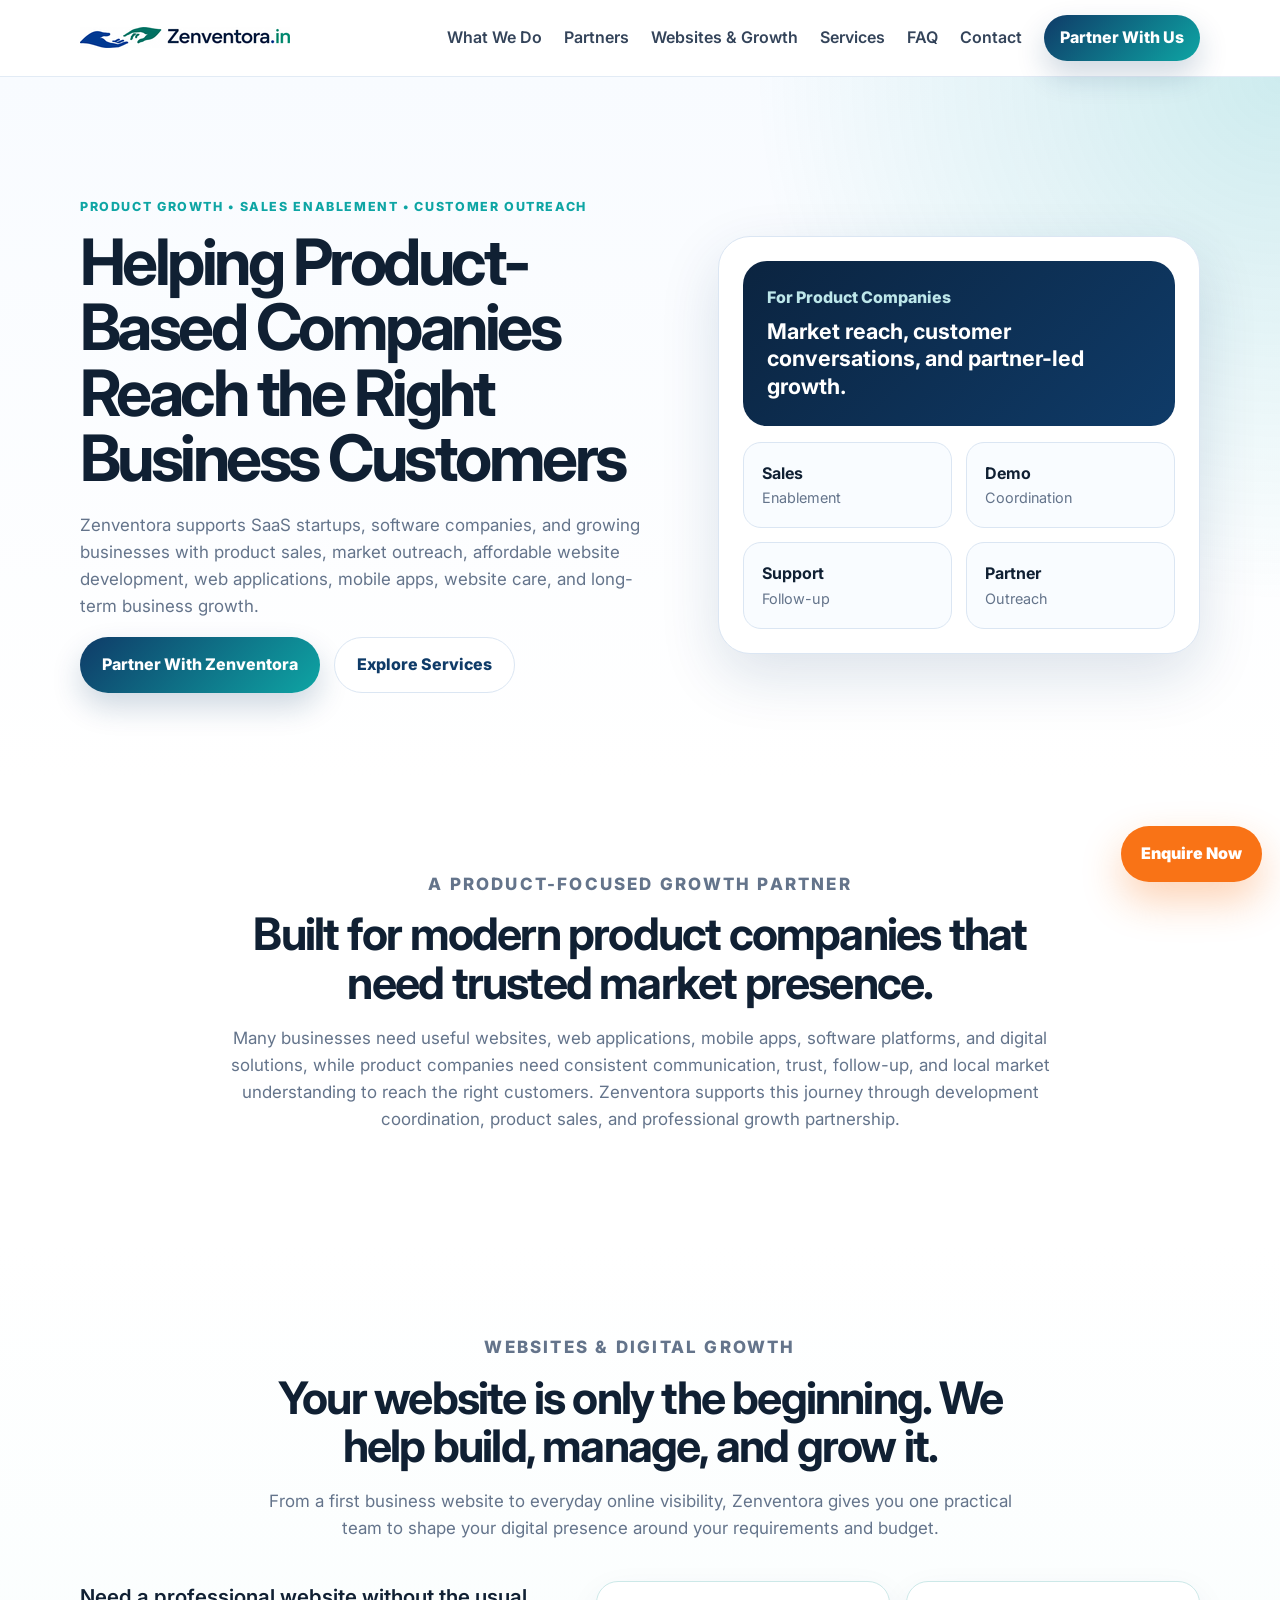
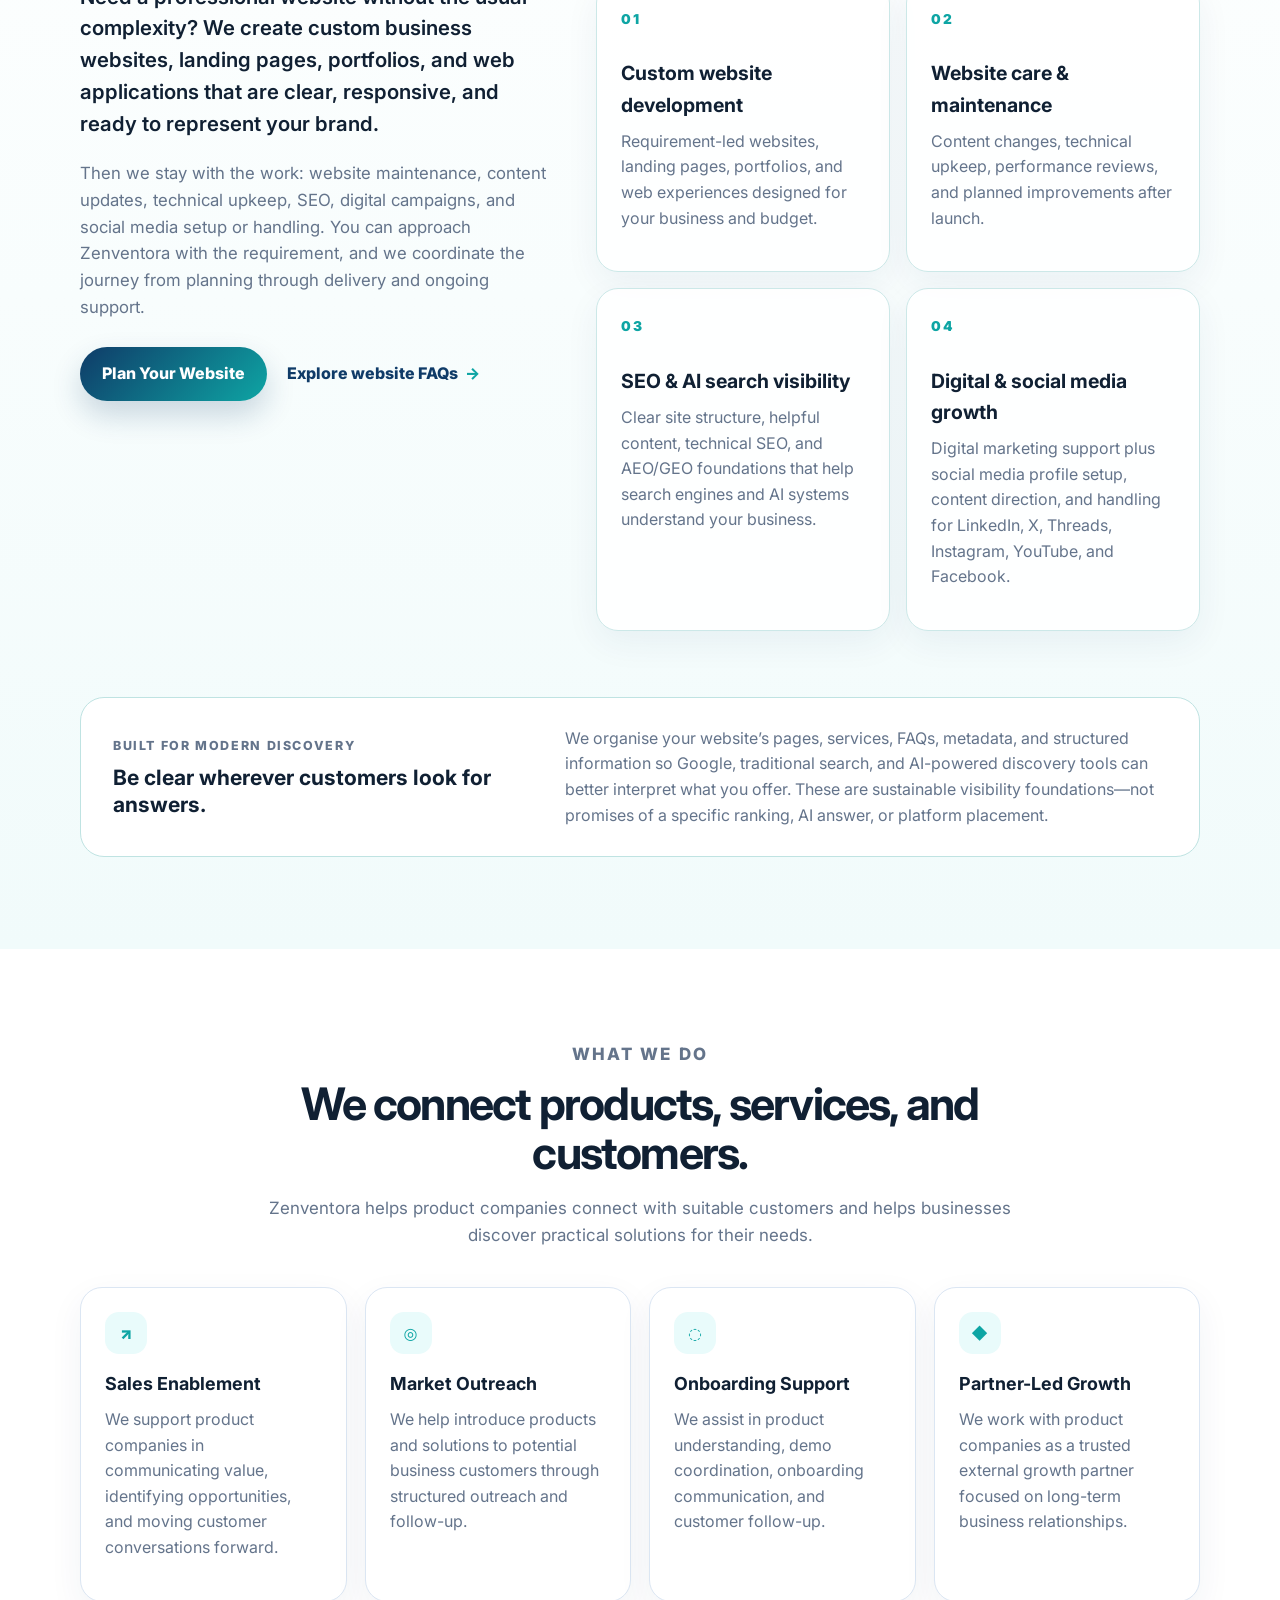
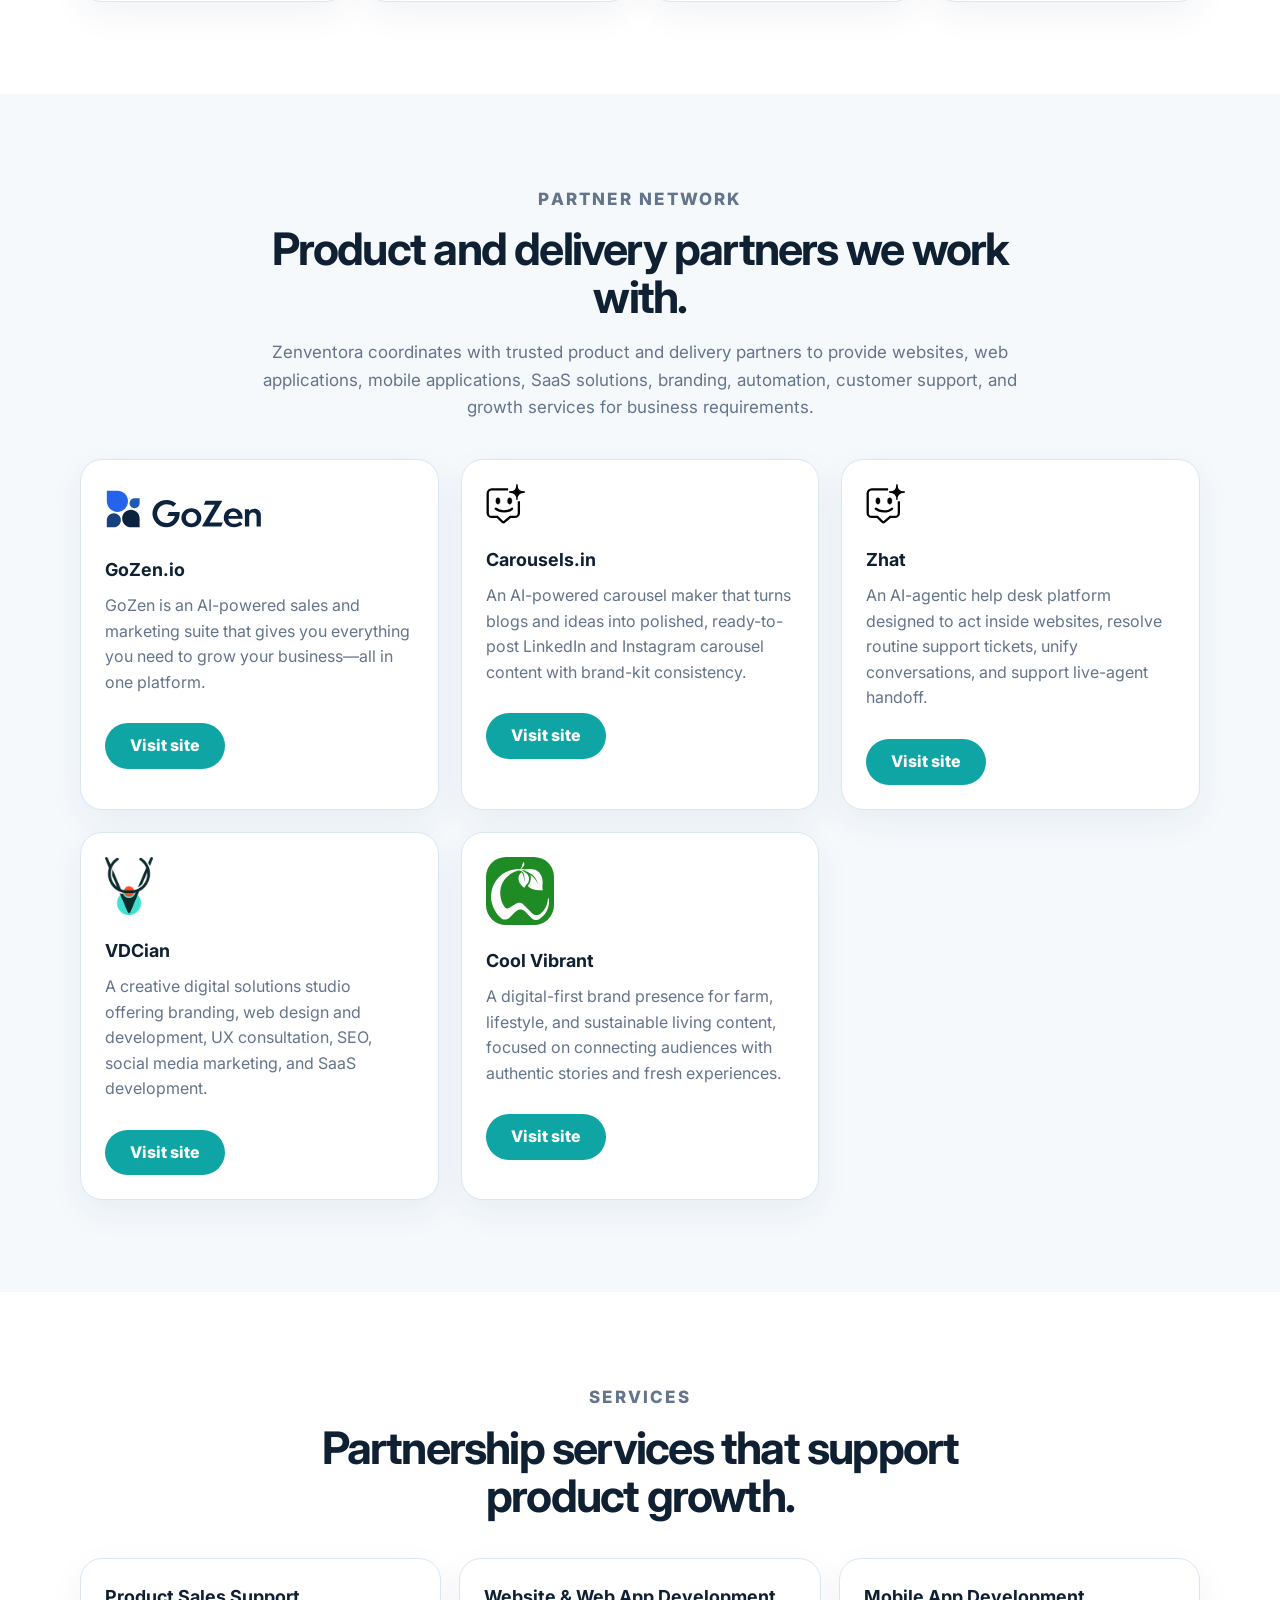
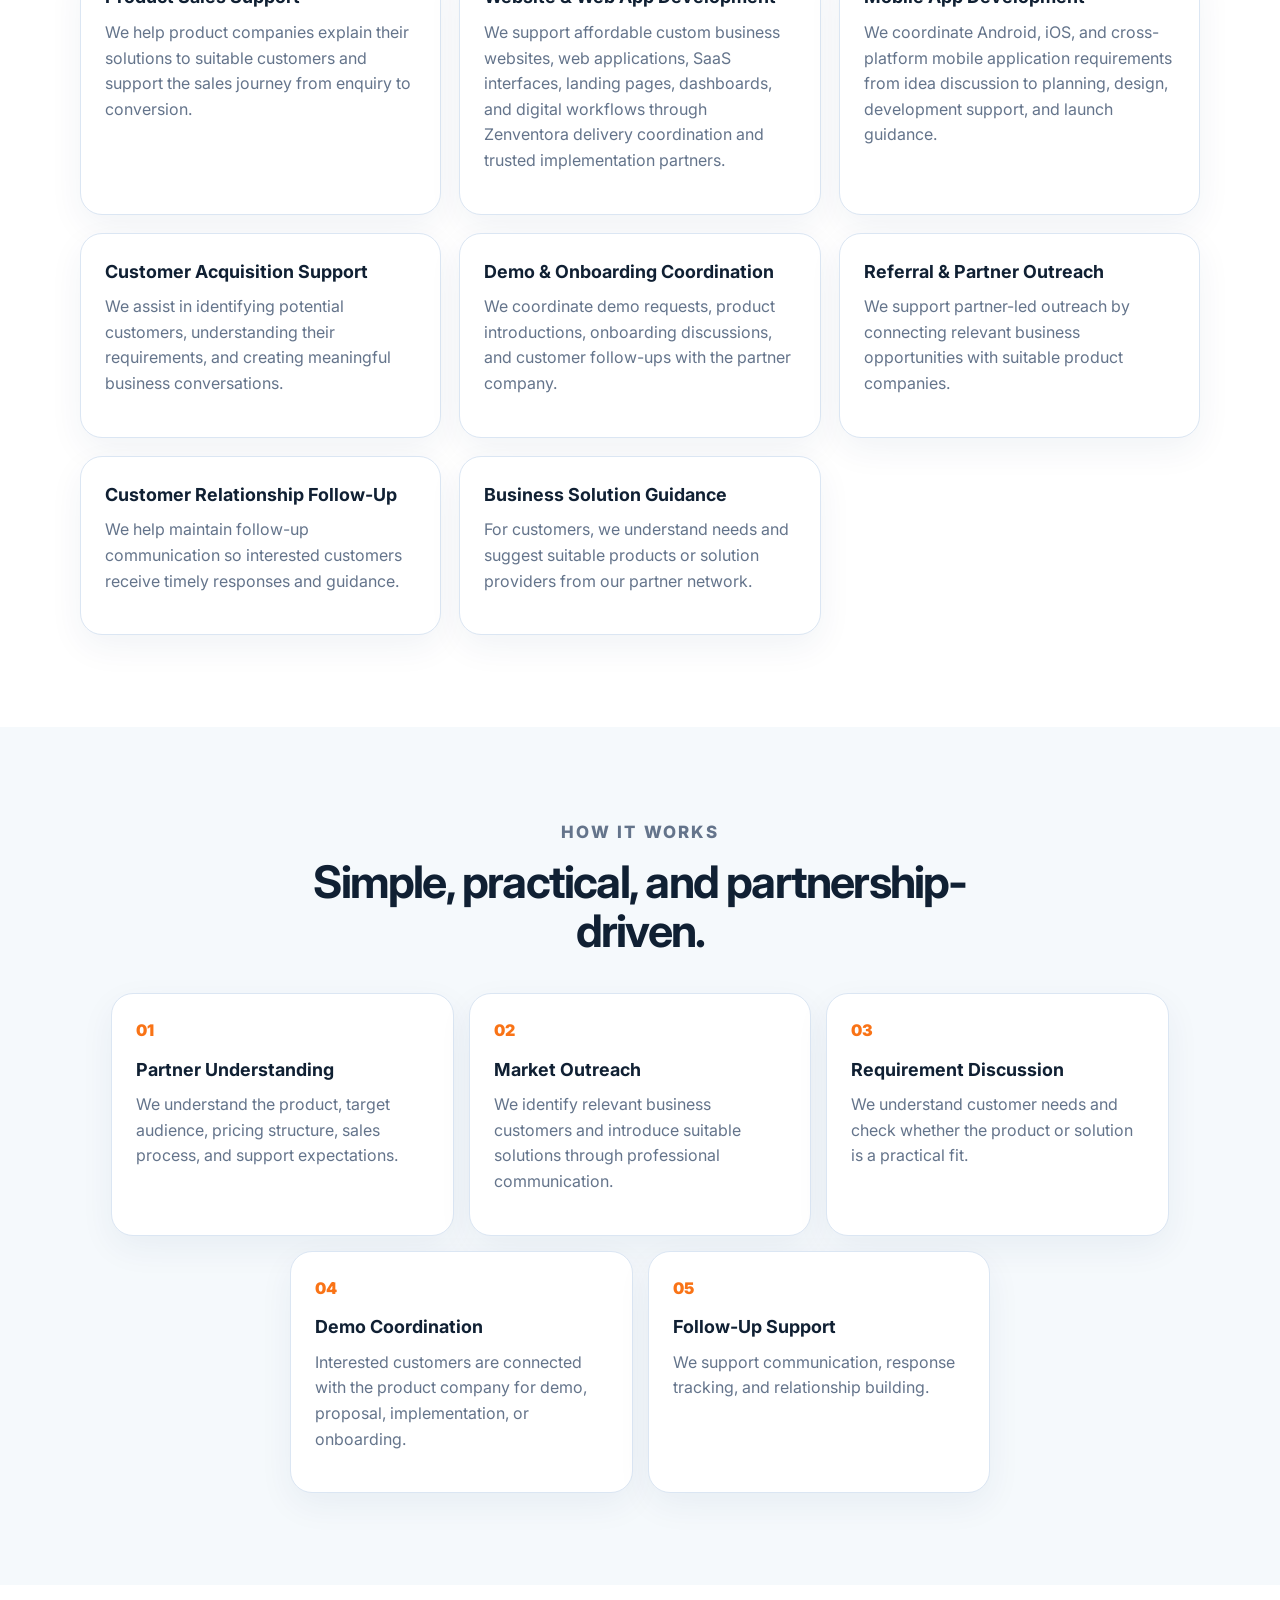
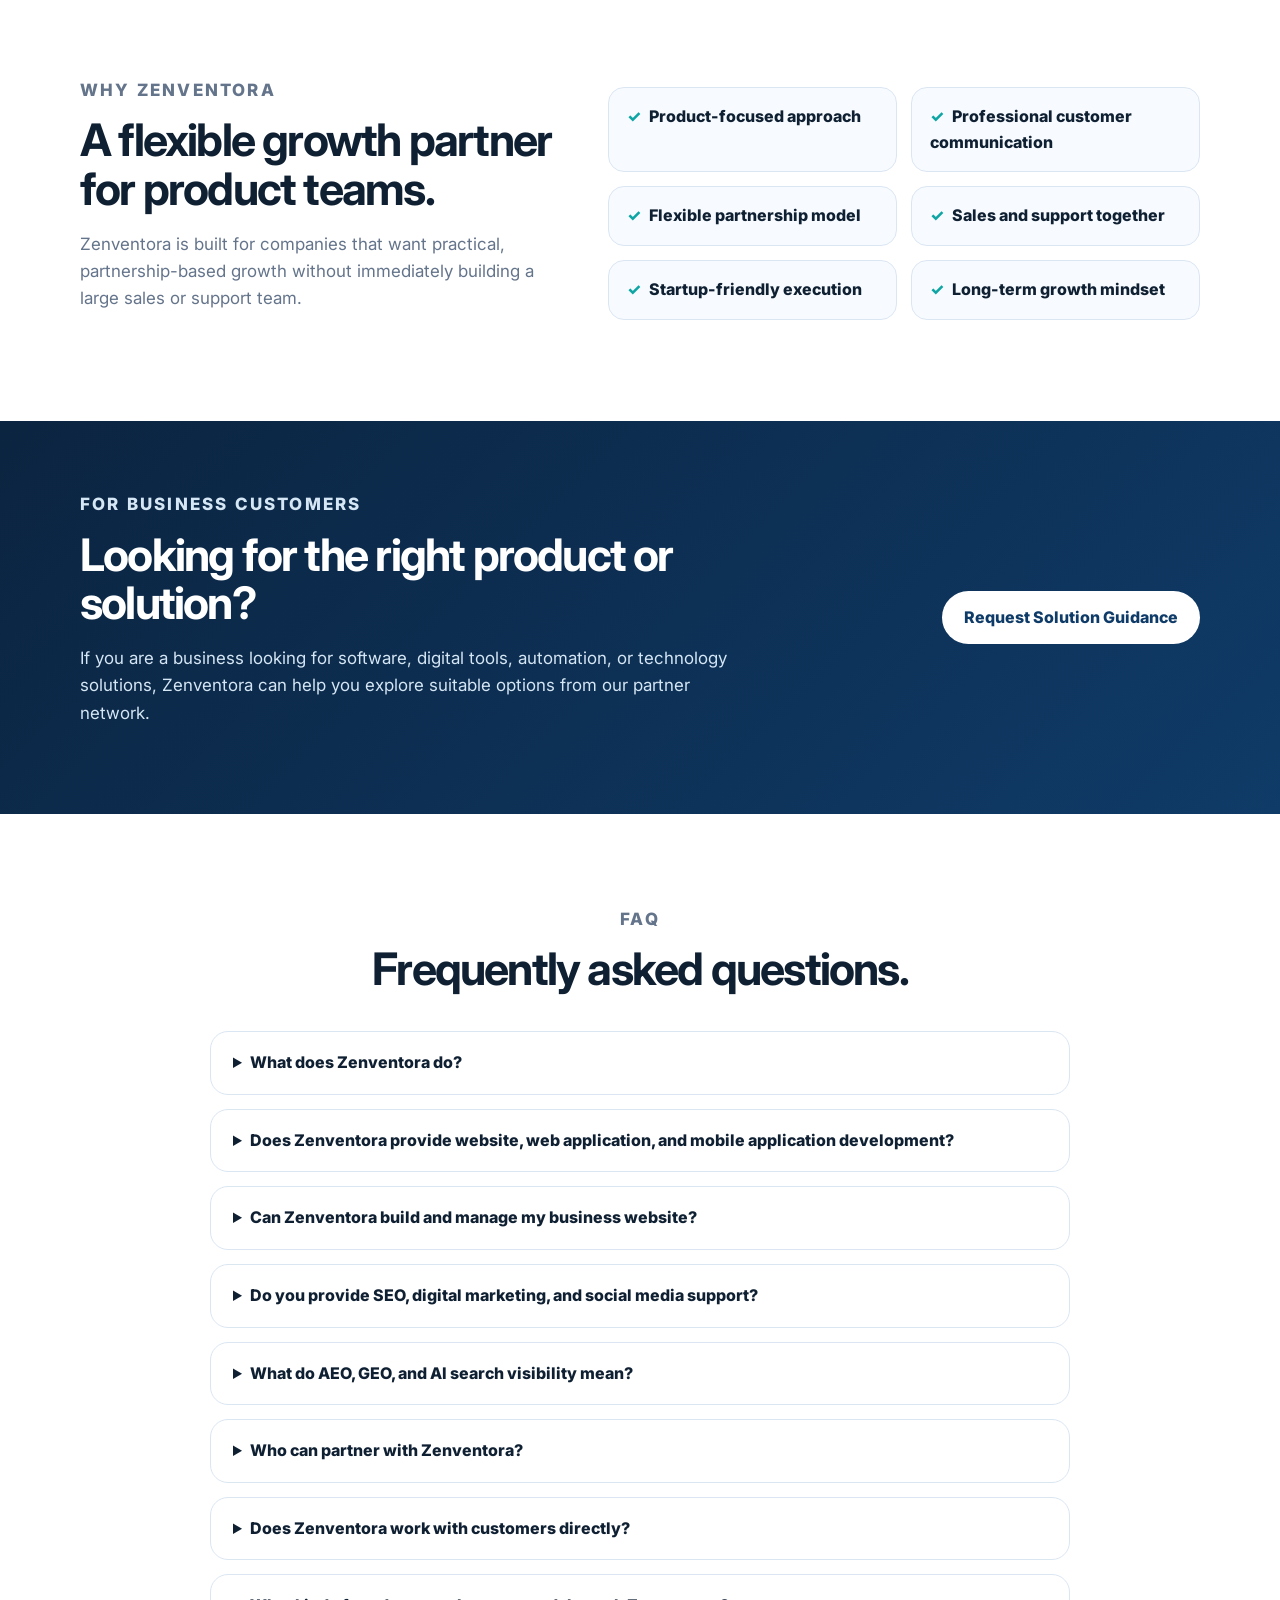
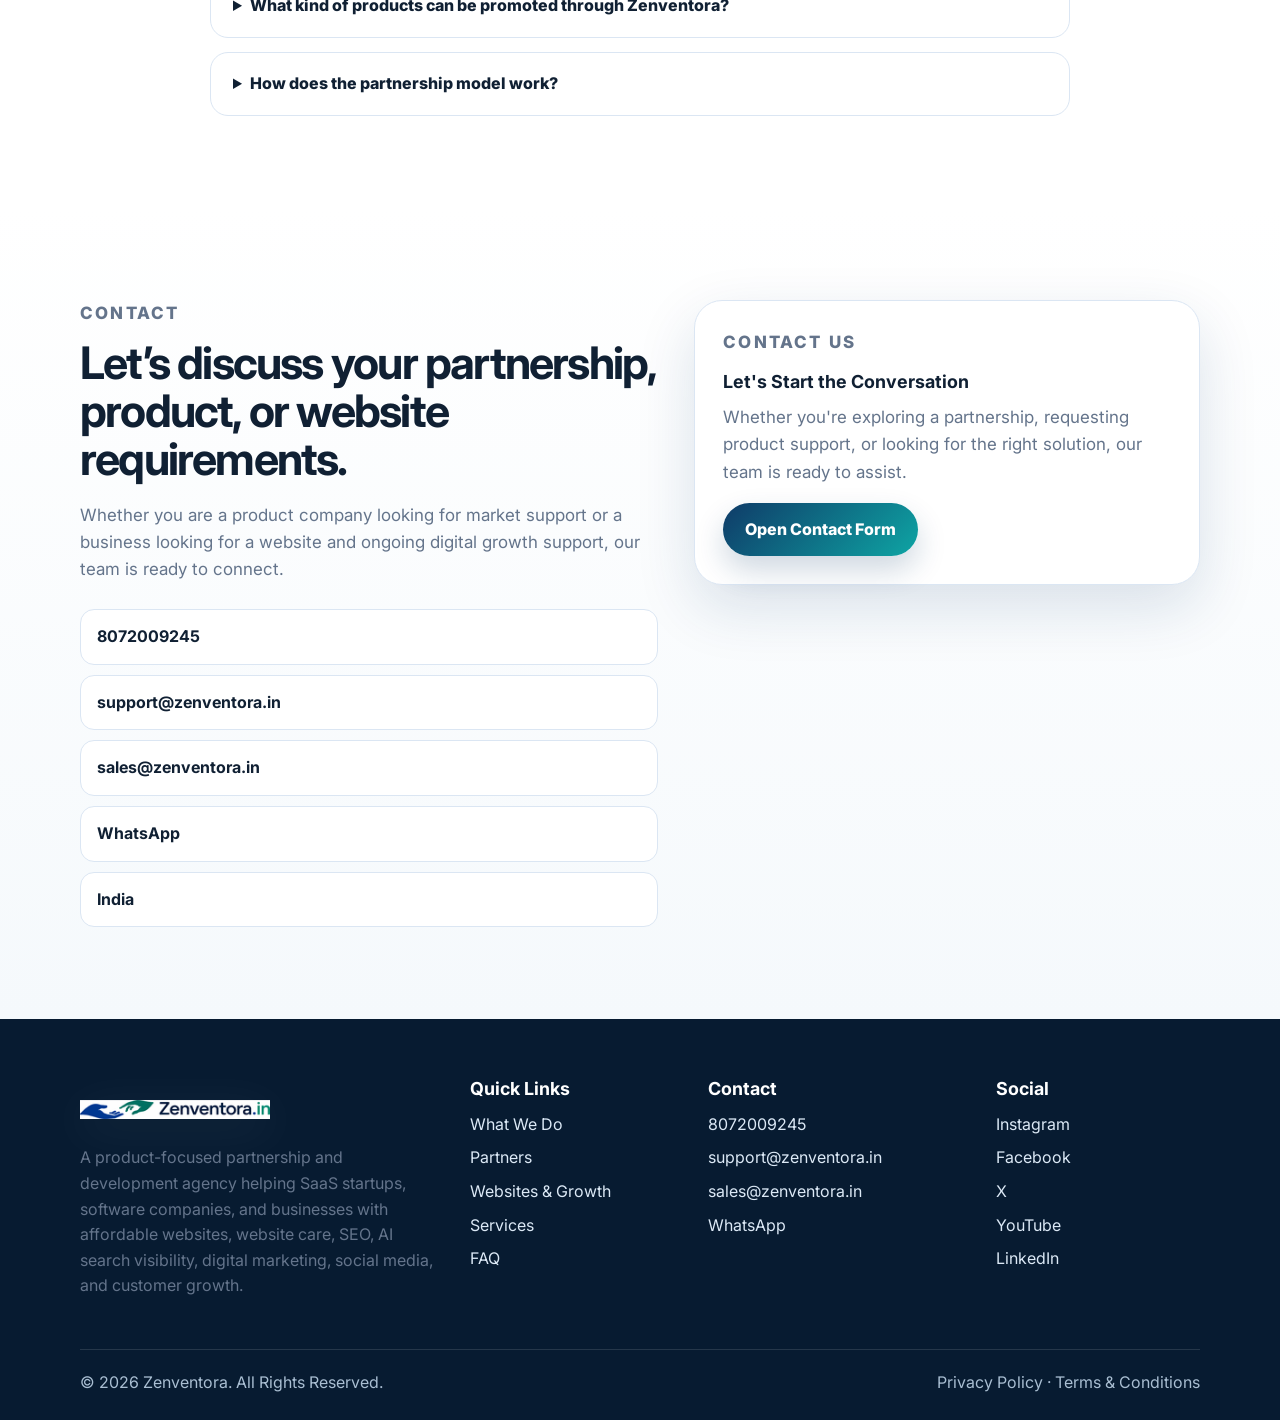
==== commit 15187643: "QMenu site changes" ====
--- a/index.html
+++ b/index.html
@@ -3,27 +3,30 @@
 <head>
   <meta charset="utf-8" />
   <meta name="viewport" content="width=device-width, initial-scale=1" />
-  <title>Zenventora | Product Sales & Partnership Growth Agency</title>
-  <meta name="description" content="Zenventora helps SaaS startups, software product companies, and digital solution providers reach the right business customers through market outreach, sales support, onboarding coordination, and partner-led growth." />
-  <meta name="keywords" content="product sales partner India, SaaS sales support agency, startup product growth partner, software product sales partner, customer acquisition support, business solution partner, SaaS partnership agency, product outreach agency" />
+  <title>Zenventora | Affordable Website, SEO & Business Growth Services</title>
+  <meta name="description" content="Zenventora builds affordable, custom business websites and web applications, then supports maintenance, SEO, AI search visibility, digital marketing, and social media management for growing businesses in India." />
+  <meta name="keywords" content="Zenventora, Zenventora India, zenventora.in, affordable website development India, custom business website, website maintenance, SEO services, AEO services, AI search optimization, generative engine optimization, digital marketing, social media management, website development, web application development, mobile app development, SaaS development support, product sales partner India, SaaS sales support agency, startup product growth partner, software product sales partner, customer acquisition support, business solution partner, SaaS partnership agency, product outreach agency" />
+  <meta name="application-name" content="Zenventora" />
   <meta name="author" content="Zenventora" />
   <meta name="robots" content="index, follow, max-image-preview:large" />
   <link rel="canonical" href="https://zenventora.in/" />
+  <link rel="alternate" href="https://zenventora.in/" hreflang="en-IN" />
+  <link rel="alternate" href="https://zenventora.in/" hreflang="x-default" />
 
   <meta property="og:type" content="website" />
   <meta property="og:url" content="https://zenventora.in/" />
-  <meta property="og:title" content="Zenventora — Product-Focused Growth Partner" />
-  <meta property="og:description" content="Helping product companies and SaaS startups connect with suitable business customers through sales support, outreach, and partnership coordination." />
-  <meta property="og:image" content="https://zenventora.in/assets/og-image.svg" />
+  <meta property="og:title" content="Zenventora — Websites, SEO & Business Growth Support" />
+  <meta property="og:description" content="Affordable custom websites, ongoing website care, SEO, AI search visibility, digital marketing, and social media support—alongside Zenventora's partnership-led growth services." />
+  <meta property="og:image" content="https://zenventora.in/assets/zenventora.png" />
   <meta property="og:site_name" content="Zenventora" />
   <meta property="og:locale" content="en_IN" />
   <meta name="twitter:card" content="summary_large_image" />
-  <meta name="twitter:title" content="Zenventora — Product-Focused Growth Partner" />
-  <meta name="twitter:description" content="Product growth, sales enablement, customer outreach, and partner-led growth for SaaS and software companies." />
-  <meta name="twitter:image" content="https://zenventora.in/assets/og-image.svg" />
-
-  <link rel="icon" href="assets/favicon.svg" type="image/svg+xml" />
-  <link rel="apple-touch-icon" href="assets/apple-touch-icon.svg" />
+  <meta name="twitter:title" content="Zenventora — Websites, SEO & Business Growth Support" />
+  <meta name="twitter:description" content="Affordable custom websites, website maintenance, SEO, AI search visibility, digital marketing, social media support, and partnership-led growth." />
+  <meta name="twitter:image" content="https://zenventora.in/assets/zenventora.png" />
+
+  <link rel="icon" href="assets/zenventora.png" type="image/svg+xml" />
+  <link rel="apple-touch-icon" href="assets/zenventora.png" />
   <link rel="manifest" href="site.webmanifest" />
   <meta name="theme-color" content="#0f3b68" />
 
@@ -32,6 +35,23 @@
   <link href="https://fonts.googleapis.com/css2?family=Inter:wght@400;500;600;700;800&display=swap" rel="stylesheet" />
   <link rel="stylesheet" href="styles.css" />
 
+  <script type="application/ld+json">
+  {
+    "@context": "https://schema.org",
+    "@type": "WebSite",
+    "name": "Zenventora",
+    "alternateName": ["Zenventora India", "zenventora.in"],
+    "url": "https://zenventora.in/",
+    "inLanguage": "en-IN",
+    "description": "Official website of Zenventora, an India-based agency for affordable custom websites, website maintenance, SEO, AI search visibility, digital marketing, social media support, product sales, and partnership growth.",
+    "publisher": {
+      "@type": "Organization",
+      "name": "Zenventora",
+      "url": "https://zenventora.in/",
+      "logo": "https://zenventora.in/assets/zenventora-logo.svg"
+    }
+  }
+  </script>
   <script type="application/ld+json">
   {
     "@context": "https://schema.org",
@@ -39,8 +59,24 @@
     "name": "Zenventora",
     "url": "https://zenventora.in/",
     "logo": "https://zenventora.in/assets/zenventora-logo.svg",
+    "image": "https://zenventora.in/assets/zenventora.png",
+    "hasOfferCatalog": {
+      "@type": "OfferCatalog",
+      "name": "Zenventora services",
+      "itemListElement": [
+        {"@type": "Offer", "itemOffered": {"@type": "Service", "name": "Affordable custom website development"}},
+        {"@type": "Offer", "itemOffered": {"@type": "Service", "name": "Website maintenance and management"}},
+        {"@type": "Offer", "itemOffered": {"@type": "Service", "name": "Search engine optimization (SEO) and AI search visibility optimization"}},
+        {"@type": "Offer", "itemOffered": {"@type": "Service", "name": "Digital marketing and social media management"}},
+        {"@type": "Offer", "itemOffered": {"@type": "Service", "name": "Web application development"}},
+        {"@type": "Offer", "itemOffered": {"@type": "Service", "name": "Mobile application development"}},
+        {"@type": "Offer", "itemOffered": {"@type": "Service", "name": "Product sales and partnership growth"}}
+      ]
+    },
+    "alternateName": ["Zenventora India", "zenventora.in"],
+    "areaServed": "IN",
     "sameAs": ["https://www.instagram.com/zenventora/", "https://www.facebook.com/profile.php?id=61591519560721", "https://x.com/zenventora", "https://www.youtube.com/@zenventora", "https://www.linkedin.com/company/zenventora/"],
-    "description": "Zenventora helps product-based companies, SaaS startups, and digital solution providers reach business customers through market outreach, sales support, onboarding coordination, and partner-led growth.",
+    "description": "Zenventora helps businesses establish and grow their online presence with affordable custom websites, maintenance, SEO, AI search visibility, digital marketing, social media support, as well as product sales, outreach, onboarding coordination, and partner-led growth.",
     "contactPoint": [{
       "@type": "ContactPoint",
       "telephone": "+91-8072009245",
@@ -56,8 +92,10 @@
     "@context": "https://schema.org",
     "@type": "FAQPage",
     "mainEntity": [
-      {"@type":"Question","name":"What does Zenventora do?","acceptedAnswer":{"@type":"Answer","text":"Zenventora helps product-based companies, SaaS startups, and digital solution providers reach suitable business customers through market outreach, sales support, onboarding coordination, and partner-led growth."}},
-      {"@type":"Question","name":"Is Zenventora a software company?","acceptedAnswer":{"@type":"Answer","text":"Zenventora is a product partnership and growth support agency that works with product companies and connects their solutions with suitable customers."}},
+      {"@type":"Question","name":"What does Zenventora do?","acceptedAnswer":{"@type":"Answer","text":"Zenventora provides affordable custom website development, web application and mobile app development, website maintenance, SEO, AI search visibility optimization, digital marketing, social media support, product sales support, customer outreach, onboarding coordination, and partner-led growth."}},
+      {"@type":"Question","name":"Can Zenventora manage my website after launch?","acceptedAnswer":{"@type":"Answer","text":"Yes. Zenventora can support website maintenance and ongoing management, including content updates, performance checks, technical upkeep, SEO support, and planned improvements based on the agreed scope."}},
+      {"@type":"Question","name":"What is AI search visibility optimization?","acceptedAnswer":{"@type":"Answer","text":"AI search visibility optimization, often called answer engine optimization (AEO) or generative engine optimization (GEO), helps make website information clear, structured, accurate, and easier for search engines and AI assistants to understand. Visibility or rankings cannot be guaranteed because platforms control their own results."}},
+      {"@type":"Question","name":"Does Zenventora provide website, web application, and mobile application development?","acceptedAnswer":{"@type":"Answer","text":"Yes. Zenventora supports custom business websites, web applications, mobile application development, SaaS implementation support, product sales, and partnership-led growth through its delivery coordination and trusted partner network."}},
       {"@type":"Question","name":"Who can partner with Zenventora?","acceptedAnswer":{"@type":"Answer","text":"SaaS companies, software product companies, startup product teams, digital solution brands, and business technology providers can partner with Zenventora."}},
       {"@type":"Question","name":"Does Zenventora work with customers directly?","acceptedAnswer":{"@type":"Answer","text":"Yes. Businesses looking for software, digital tools, automation, or technology solutions can contact Zenventora for guided solution discovery."}}
     ]
@@ -69,12 +107,13 @@
   <header class="site-header" data-header>
     <nav class="nav container" aria-label="Primary navigation">
       <a class="brand" href="#home" aria-label="Zenventora home">
-        <img class="brand-logo" src="assets/zenventora-logo.svg" alt="Zenventora.in" />
+        <img class="brand-logo" src="assets/zenventora-logo.svg" alt="Official Zenventora logo" itemprop="logo" />
       </a>
       <button class="nav-toggle" type="button" aria-controls="nav-menu" aria-expanded="false" data-nav-toggle>Menu</button>
       <div id="nav-menu" class="nav-menu" data-nav-menu>
         <a href="#what-we-do">What We Do</a>
         <a href="#partners">Partners</a>
+        <a href="#web-presence">Websites & Growth</a>
         <a href="#services">Services</a>
         <a href="#faq">FAQ</a>
         <a href="#contact">Contact</a>
@@ -89,7 +128,7 @@
         <div class="hero-copy">
           <p class="eyebrow">Product Growth • Sales Enablement • Customer Outreach</p>
           <h1>Helping Product-Based Companies Reach the Right Business Customers</h1>
-          <p class="hero-text">Zenventora partners with SaaS startups, software companies, and digital solution brands to support market outreach, sales conversations, customer onboarding, and long-term business growth.</p>
+          <p class="hero-text">Zenventora supports SaaS startups, software companies, and growing businesses with product sales, market outreach, affordable website development, web applications, mobile apps, website care, and long-term business growth.</p>
           <div class="hero-actions">
             <a class="btn btn-primary" href="contact.html">Partner With Zenventora</a>
             <a class="btn btn-secondary" href="#services">Explore Services</a>
@@ -114,7 +153,37 @@
       <div class="container narrow">
         <p class="eyebrow">A product-focused growth partner</p>
         <h2>Built for modern product companies that need trusted market presence.</h2>
-        <p>Many product companies build useful software, platforms, and digital solutions, but reaching the right customers requires consistent communication, trust, follow-up, and local market understanding. Zenventora supports this journey as a professional growth partner between product companies and business customers.</p>
+        <p>Many businesses need useful websites, web applications, mobile apps, software platforms, and digital solutions, while product companies need consistent communication, trust, follow-up, and local market understanding to reach the right customers. Zenventora supports this journey through development coordination, product sales, and professional growth partnership.</p>
+      </div>
+    </section>
+
+    <section id="web-presence" class="section web-presence">
+      <div class="container">
+        <div class="section-heading">
+          <p class="eyebrow">Websites & digital growth</p>
+          <h2>Your website is only the beginning. We help build, manage, and grow it.</h2>
+          <p>From a first business website to everyday online visibility, Zenventora gives you one practical team to shape your digital presence around your requirements and budget.</p>
+        </div>
+        <div class="web-presence-grid">
+          <div class="web-presence-copy">
+            <p class="web-presence-lead">Need a professional website without the usual complexity? We create custom business websites, landing pages, portfolios, and web applications that are clear, responsive, and ready to represent your brand.</p>
+            <p>Then we stay with the work: website maintenance, content updates, technical upkeep, SEO, digital campaigns, and social media setup or handling. You can approach Zenventora with the requirement, and we coordinate the journey from planning through delivery and ongoing support.</p>
+            <div class="web-presence-actions">
+              <a class="btn btn-primary" href="contact.html">Plan Your Website</a>
+              <a class="text-link" href="#website-faq">Explore website FAQs <span aria-hidden="true">→</span></a>
+            </div>
+          </div>
+          <div class="web-service-grid" aria-label="Website and digital growth services">
+            <article class="web-service-card"><span class="service-number">01</span><h3>Custom website development</h3><p>Requirement-led websites, landing pages, portfolios, and web experiences designed for your business and budget.</p></article>
+            <article class="web-service-card"><span class="service-number">02</span><h3>Website care & maintenance</h3><p>Content changes, technical upkeep, performance reviews, and planned improvements after launch.</p></article>
+            <article class="web-service-card"><span class="service-number">03</span><h3>SEO & AI search visibility</h3><p>Clear site structure, helpful content, technical SEO, and AEO/GEO foundations that help search engines and AI systems understand your business.</p></article>
+            <article class="web-service-card"><span class="service-number">04</span><h3>Digital & social media growth</h3><p>Digital marketing support plus social media profile setup, content direction, and handling for LinkedIn, X, Threads, Instagram, YouTube, and Facebook.</p></article>
+          </div>
+        </div>
+        <div class="search-clarity">
+          <div><p class="eyebrow">Built for modern discovery</p><h3>Be clear wherever customers look for answers.</h3></div>
+          <p>We organise your website’s pages, services, FAQs, metadata, and structured information so Google, traditional search, and AI-powered discovery tools can better interpret what you offer. These are sustainable visibility foundations—not promises of a specific ranking, AI answer, or platform placement.</p>
+        </div>
       </div>
     </section>
 
@@ -137,15 +206,26 @@
     <section id="partners" class="section soft-bg">
       <div class="container">
         <div class="section-heading">
-          <p class="eyebrow">Partner placeholders</p>
-          <h2>Product partners we work with.</h2>
-          <p>Replace these placeholders with approved partner logos, names, categories, and short descriptions.</p>
-        </div>
-        <div class="partner-grid">
-          <article class="partner-card"><a class="partner-logo" href="https://carousels.in/" target="_blank" rel="noopener"><img src="assets/partners/carousels.svg" alt="Carousels.in logo" /></a><h3>Carousels.in</h3><p>An AI-powered carousel maker that turns blogs and ideas into polished, ready-to-post LinkedIn and Instagram carousel content with brand-kit consistency.</p><span>AI Content Design</span><a class="partner-link" href="https://carousels.in/" target="_blank" rel="noopener">Visit site</a></article>
-          <article class="partner-card"><a class="partner-logo" href="https://zhat.in/" target="_blank" rel="noopener"><img src="assets/partners/zhat.svg" alt="Zhat logo" /></a><h3>Zhat</h3><p>An AI-agentic help desk platform designed to act inside websites, resolve routine support tickets, unify conversations, and support live-agent handoff.</p><span>AI Help Desk</span><a class="partner-link" href="https://zhat.in/" target="_blank" rel="noopener">Visit site</a></article>
-          <article class="partner-card"><a class="partner-logo" href="https://www.vdcian.com/" target="_blank" rel="noopener"><img src="assets/partners/vdcian.svg" alt="VDCian logo" /></a><h3>VDCian</h3><p>A creative digital solutions studio offering branding, web design and development, UX consultation, SEO, social media marketing, and SaaS development.</p><span>Creative Digital Services</span><a class="partner-link" href="https://www.vdcian.com/" target="_blank" rel="noopener">Visit site</a></article>
-          <article class="partner-card"><a class="partner-logo" href="https://coolvibrant.in/" target="_blank" rel="noopener"><img src="assets/partners/coolvibrant.svg" alt="Cool Vibrant logo" /></a><h3>Cool Vibrant</h3><p>A digital-first brand presence for farm, lifestyle, and sustainable living content, focused on connecting audiences with authentic stories and fresh experiences.</p><span>Digital Brand</span><a class="partner-link" href="https://coolvibrant.in/" target="_blank" rel="noopener">Visit site</a></article>
+          <p class="eyebrow">Partner network</p>
+          <h2>Product and delivery partners we work with.</h2>
+          <p>Zenventora coordinates with trusted product and delivery partners to provide websites, web applications, mobile applications, SaaS solutions, branding, automation, customer support, and growth services for business requirements.</p>
+        </div>
+        <div class="partner-grid" data-nosnippet>
+          <article class="partner-card"><a class="partner-logo" href="https://gozen.io/?via=zenventora" target="_blank" rel="noopener"><svg width="250" height="50" viewBox="0 0 2740 400" fill="none" xmlns="http://www.w3.org/2000/svg">
+    <path d="M379.418 304.348V400H283.766C258.397 400 234.068 389.922 216.13 371.984C198.191 354.046 188.114 329.716 188.114 304.348C188.114 278.979 198.191 254.65 216.13 236.712C234.068 218.773 258.397 208.696 283.766 208.696C309.134 208.696 333.464 218.773 351.402 236.712C369.34 254.65 379.418 278.979 379.418 304.348Z" fill="#0C233F"></path>
+    <path d="M96.8117 246.377C117.183 246.377 136.721 254.47 151.126 268.875C165.531 283.279 173.623 302.817 173.623 323.188C173.623 343.56 165.531 363.097 151.126 377.502C136.721 391.907 117.183 400 96.8117 400H20.0002V323.188C20.0002 302.817 28.0928 283.279 42.4977 268.875C56.9027 254.47 76.44 246.377 96.8117 246.377Z" fill="#17417F"></path>
+    <path d="M324.346 191.304C309.739 191.304 295.732 185.502 285.404 175.174C275.075 164.846 269.273 150.838 269.273 136.232C269.273 121.626 275.075 107.618 285.404 97.2897C295.732 86.9617 309.739 81.1594 324.346 81.1594H379.418V136.232C379.418 150.838 373.616 164.846 363.288 175.174C352.96 185.502 338.952 191.304 324.346 191.304Z" fill="#205BB2"></path>
+    <path d="M20.002 0H135.944C166.694 0 196.184 12.2153 217.927 33.9586C239.671 55.7019 251.886 85.1922 251.886 115.942C251.886 146.692 239.671 176.182 217.927 197.925C196.184 219.669 166.694 231.884 135.944 231.884C105.194 231.884 75.7039 219.669 53.9606 197.925C32.2173 176.182 20.002 146.692 20.002 115.942L20.002 0Z" fill="#2563EB"></path>
+    <path d="M818.111 250C818.111 270.655 814.332 290.176 806.776 308.564C799.471 326.7 789.395 342.569 776.549 356.171C763.703 369.773 748.589 380.479 731.209 388.287C713.829 396.096 695.189 400 675.29 400C653.627 400 633.224 396.096 614.081 388.287C595.189 380.227 578.816 369.521 564.962 356.171C551.108 342.569 540.151 326.574 532.091 308.186C524.03 289.799 520 270.277 520 249.622C520 228.967 524.03 209.572 532.091 191.436C540.151 173.048 551.108 157.179 564.962 143.829C578.816 130.227 595.189 119.521 614.081 111.713C633.224 103.904 653.627 100 675.29 100C695.693 100 715.088 103.652 733.476 110.957C752.116 118.01 767.985 127.456 781.083 139.295L747.456 175.567C737.632 166.499 726.549 159.446 714.207 154.408C701.864 149.37 688.892 146.851 675.29 146.851C660.932 146.851 647.33 149.622 634.484 155.164C621.889 160.705 610.932 168.136 601.612 177.456C592.292 186.776 584.861 197.733 579.32 210.327C574.03 222.67 571.385 235.642 571.385 249.244C571.385 263.35 574.03 276.7 579.32 289.295C584.861 301.889 592.292 312.972 601.612 322.544C610.932 331.864 621.889 339.295 634.484 344.836C647.33 350.378 660.932 353.149 675.29 353.149C686.373 353.149 696.952 351.134 707.028 347.103C717.103 343.073 726.045 337.657 733.854 330.856C741.662 323.804 748.212 315.617 753.501 306.297C759.043 296.977 762.821 286.902 764.836 276.071H681.335L699.849 232.62H818.111V250Z" fill="#0C233F"></path>
+    <path d="M946.592 192.947C962.209 192.947 976.693 195.718 990.043 201.259C1003.64 206.549 1015.23 213.854 1024.8 223.174C1034.63 232.494 1042.31 243.451 1047.85 256.045C1053.39 268.64 1056.16 282.116 1056.16 296.474C1056.16 310.831 1053.39 324.307 1047.85 336.902C1042.31 349.496 1034.63 360.453 1024.8 369.773C1015.23 379.093 1003.64 386.398 990.043 391.688C976.693 397.229 962.209 400 946.592 400C930.975 400 916.365 397.229 902.763 391.688C889.413 386.398 877.826 379.093 868.003 369.773C858.431 360.453 850.874 349.496 845.333 336.902C839.791 324.307 837.02 310.831 837.02 296.474C837.02 282.116 839.791 268.64 845.333 256.045C850.874 243.451 858.431 232.494 868.003 223.174C877.826 213.854 889.413 206.549 902.763 201.259C916.365 195.718 930.975 192.947 946.592 192.947ZM946.592 233.375C938.028 233.375 929.967 235.139 922.411 238.665C915.106 241.94 908.809 246.474 903.519 252.267C898.229 257.809 894.073 264.484 891.05 272.292C888.028 279.849 886.516 287.909 886.516 296.474C886.516 313.854 892.184 328.715 903.519 341.058C914.854 353.401 929.212 359.572 946.592 359.572C955.156 359.572 963.091 357.935 970.396 354.66C977.952 351.134 984.375 346.6 989.665 341.058C995.207 335.264 999.489 328.589 1002.51 321.033C1005.53 313.224 1007.05 305.038 1007.05 296.474C1007.05 287.909 1005.53 279.849 1002.51 272.292C999.489 264.484 995.207 257.809 989.665 252.267C984.375 246.474 977.952 241.94 970.396 238.665C963.091 235.139 955.156 233.375 946.592 233.375Z" fill="#0C233F"></path>
+    <path d="M1272.88 390.932H1066.58L1065.83 384.887L1203.74 153.275H1082.83L1102.48 109.068H1282.7L1283.84 115.113L1145.55 346.725H1291.77L1272.88 390.932Z" fill="#0C233F"></path>
+    <path d="M1406.05 231.486C1392.7 231.486 1381.37 235.516 1372.05 243.577C1362.98 251.385 1356.81 262.091 1353.53 275.693H1457.82C1454.54 262.343 1448.37 251.637 1439.3 243.577C1430.23 235.516 1419.15 231.486 1406.05 231.486ZM1505.42 366.373C1495.35 375.693 1482.63 383.627 1467.26 390.176C1452.15 396.725 1434.52 400 1414.36 400C1397.24 400 1381.62 397.355 1367.51 392.065C1353.66 386.776 1341.82 379.597 1332 370.529C1322.43 361.209 1314.99 350.252 1309.7 337.657C1304.42 324.811 1301.77 311.083 1301.77 296.474C1301.77 281.864 1304.29 268.262 1309.33 255.668C1314.62 242.821 1321.8 231.864 1330.86 222.796C1340.18 213.476 1351.27 206.171 1364.11 200.882C1376.96 195.592 1391.07 192.947 1406.43 192.947C1420.54 192.947 1433.76 195.592 1446.1 200.882C1458.7 205.919 1469.53 212.972 1478.6 222.04C1487.66 231.108 1494.84 241.94 1500.13 254.534C1505.42 267.128 1508.07 280.73 1508.07 295.34V307.431H1351.64C1353.66 324.811 1360.33 338.287 1371.67 347.859C1383 357.431 1397.49 362.217 1415.12 362.217C1428.72 362.217 1440.81 359.95 1451.39 355.416C1462.22 350.63 1471.67 344.584 1479.73 337.28L1505.42 366.373Z" fill="#0C233F"></path>
+    <path d="M1580.63 278.338V390.932H1533.4V202.015H1578.36V225.441C1584.16 218.388 1592.34 211.965 1602.92 206.171C1613.5 200.126 1625.97 197.103 1640.33 197.103C1659.97 197.103 1676.1 203.401 1688.69 215.995C1701.54 228.589 1707.96 245.844 1707.96 267.758V390.932H1661.11V281.738C1661.11 265.869 1657.08 254.786 1649.02 248.489C1641.21 242.191 1632.01 239.043 1621.44 239.043C1616.9 239.043 1612.12 239.924 1607.08 241.688C1602.29 243.451 1597.88 245.97 1593.85 249.244C1590.08 252.519 1586.93 256.675 1584.41 261.713C1581.89 266.499 1580.63 272.04 1580.63 278.338Z" fill="#0C233F"></path>
+ </svg></a><h3>GoZen.io</h3><p>GoZen is an AI-powered sales and marketing suite that gives you everything you need to grow your business—all in one platform.</p><a class="partner-link" href="https://gozen.io/?via=zenventora" target="_blank" rel="noopener">Visit site</a></article>
+          <article class="partner-card"><a class="partner-logo" href="https://carousels.in/?via=zenventora" target="_blank" rel="noopener"><img src="assets/partners/carousels.svg" alt="Carousels.in partner logo" /></a><h3>Carousels.in</h3><p>An AI-powered carousel maker that turns blogs and ideas into polished, ready-to-post LinkedIn and Instagram carousel content with brand-kit consistency.</p><a class="partner-link" href="https://carousels.in/?via=zenventora" target="_blank" rel="noopener">Visit site</a></article>
+          <article class="partner-card"><a class="partner-logo" href="https://zhat.in/?via=zenventora" target="_blank" rel="noopener"><img src="assets/partners/carousels.svg" alt="Zhat partner logo" /></a><h3>Zhat</h3><p>An AI-agentic help desk platform designed to act inside websites, resolve routine support tickets, unify conversations, and support live-agent handoff.</p><a class="partner-link" href="https://zhat.in/?via=zenventora" target="_blank" rel="noopener">Visit site</a></article>
+          <article class="partner-card"><a class="partner-logo" href="https://www.vdcian.com/?via=zenventora" target="_blank" rel="noopener"><img src="assets/partners/vdcian.png" alt="VDCian partner logo" /></a><h3>VDCian</h3><p>A creative digital solutions studio offering branding, web design and development, UX consultation, SEO, social media marketing, and SaaS development.</p><a class="partner-link" href="https://www.vdcian.com/?via=zenventora" target="_blank" rel="noopener">Visit site</a></article>
+          <article class="partner-card"><a class="partner-logo green" href="https://coolvibrant.in/?via=zenventora" target="_blank" rel="noopener"><img src="assets/partners/coolvibrant.svg" alt="Cool Vibrant partner logo" /></a><h3>Cool Vibrant</h3><p>A digital-first brand presence for farm, lifestyle, and sustainable living content, focused on connecting audiences with authentic stories and fresh experiences.</p><a class="partner-link" href="https://coolvibrant.in/?via=zenventora" target="_blank" rel="noopener">Visit site</a></article>
         </div>
       </div>
     </section>
@@ -158,6 +238,8 @@
         </div>
         <div class="service-list">
           <article><h3>Product Sales Support</h3><p>We help product companies explain their solutions to suitable customers and support the sales journey from enquiry to conversion.</p></article>
+          <article><h3>Website & Web App Development</h3><p>We support affordable custom business websites, web applications, SaaS interfaces, landing pages, dashboards, and digital workflows through Zenventora delivery coordination and trusted implementation partners.</p></article>
+          <article><h3>Mobile App Development</h3><p>We coordinate Android, iOS, and cross-platform mobile application requirements from idea discussion to planning, design, development support, and launch guidance.</p></article>
           <article><h3>Customer Acquisition Support</h3><p>We assist in identifying potential customers, understanding their requirements, and creating meaningful business conversations.</p></article>
           <article><h3>Demo & Onboarding Coordination</h3><p>We coordinate demo requests, product introductions, onboarding discussions, and customer follow-ups with the partner company.</p></article>
           <article><h3>Referral & Partner Outreach</h3><p>We support partner-led outreach by connecting relevant business opportunities with suitable product companies.</p></article>
@@ -204,8 +286,11 @@
       <div class="container">
         <div class="section-heading"><p class="eyebrow">FAQ</p><h2>Frequently asked questions.</h2></div>
         <div class="faq-list">
-          <details><summary>What does Zenventora do?</summary><p>Zenventora helps product-based companies, SaaS startups, and digital solution providers reach suitable business customers through market outreach, sales support, onboarding coordination, and partner-led growth.</p></details>
-          <details><summary>Is Zenventora a software company?</summary><p>Zenventora is a product partnership and growth support agency that works with product companies and connects their solutions with suitable customers.</p></details>
+          <details><summary>What does Zenventora do?</summary><p>Zenventora provides affordable custom website development, web application and mobile app development, website maintenance, SEO, AI search visibility optimization, digital marketing, social media support, product sales support, customer outreach, onboarding coordination, and partner-led growth.</p></details>
+          <details><summary>Does Zenventora provide website, web application, and mobile application development?</summary><p>Yes. Zenventora supports custom business websites, web applications, mobile application development, SaaS implementation support, product sales, and partnership-led growth through its delivery coordination and trusted partner network.</p></details>
+          <details id="website-faq"><summary>Can Zenventora build and manage my business website?</summary><p>Yes. We can coordinate a custom website around your requirement and budget, then support agreed maintenance, content updates, technical upkeep, SEO, and future improvements after launch.</p></details>
+          <details><summary>Do you provide SEO, digital marketing, and social media support?</summary><p>Yes. Alongside website work, Zenventora can support SEO foundations, digital marketing, and social media setup or ongoing handling for LinkedIn, X, Threads, Instagram, YouTube, and Facebook, based on the agreed scope.</p></details>
+          <details><summary>What do AEO, GEO, and AI search visibility mean?</summary><p>Answer engine optimization (AEO) and generative engine optimization (GEO) focus on making your website information clear, structured, accurate, and useful for search engines and AI-powered discovery tools. We build these foundations, but no agency can guarantee rankings, AI-generated answers, or placement on third-party platforms.</p></details>
           <details><summary>Who can partner with Zenventora?</summary><p>SaaS companies, software product companies, startup product teams, digital solution brands, and business technology providers can partner with Zenventora.</p></details>
           <details><summary>Does Zenventora work with customers directly?</summary><p>Yes. Businesses looking for software, digital tools, automation, or technology solutions can contact Zenventora for guided solution discovery.</p></details>
           <details><summary>What kind of products can be promoted through Zenventora?</summary><p>Zenventora can work with CRM, ERP, billing software, HR tools, automation platforms, productivity tools, cloud services, and other digital solutions.</p></details>
@@ -218,14 +303,14 @@
       <div class="container contact-grid">
         <div>
           <p class="eyebrow">Contact</p>
-          <h2>Let’s discuss partnership or product requirements.</h2>
-          <p>Whether you are a product company looking for market support or a business customer looking for a suitable solution, our team is ready to connect.</p>
+          <h2>Let’s discuss your partnership, product, or website requirements.</h2>
+          <p>Whether you are a product company looking for market support or a business looking for a website and ongoing digital growth support, our team is ready to connect.</p>
           <div class="contact-points"><a href="tel:+918072009245">8072009245</a><a href="mailto:support@zenventora.in">support@zenventora.in</a><a href="mailto:sales@zenventora.in">sales@zenventora.in</a><a href="https://wa.me/918072009245" target="_blank" rel="noopener">WhatsApp</a><span>India</span></div>
         </div>
         <div class="zoho-form-card">
-          <p class="eyebrow">Zoho Forms</p>
-          <h3>Open the secure contact form</h3>
-          <p>Partnership enquiries, product support requests, and solution guidance enquiries are collected through our Zoho Forms contact page.</p>
+          <p class="eyebrow">CONTACT US</p>
+          <h3>Let's Start the Conversation</h3>
+          <p>Whether you're exploring a partnership, requesting product support, or looking for the right solution, our team is ready to assist.</p>
           <a class="btn btn-primary" href="contact.html">Open Contact Form</a>
         </div>
       </div>
@@ -234,8 +319,8 @@
 
   <footer class="site-footer">
     <div class="container footer-grid">
-      <div><a class="brand footer-brand" href="#home"><img class="brand-logo" src="assets/zenventora-logo.svg" alt="Zenventora.in" /></a><p>A product-focused partnership agency helping SaaS startups, software companies, and digital solution providers reach the right business customers.</p></div>
-      <div><h3>Quick Links</h3><a href="#what-we-do">What We Do</a><a href="#partners">Partners</a><a href="#services">Services</a><a href="#faq">FAQ</a></div>
+      <div><a class="brand footer-brand" href="#home"><img class="brand-logo" src="assets/zenventora-logo.svg" alt="Official Zenventora logo" itemprop="logo" /></a><p>A product-focused partnership and development agency helping SaaS startups, software companies, and businesses with affordable websites, website care, SEO, AI search visibility, digital marketing, social media, and customer growth.</p></div>
+      <div><h3>Quick Links</h3><a href="#what-we-do">What We Do</a><a href="#partners">Partners</a><a href="#web-presence">Websites & Growth</a><a href="#services">Services</a><a href="#faq">FAQ</a></div>
       <div><h3>Contact</h3><a href="tel:+918072009245">8072009245</a><a href="mailto:support@zenventora.in">support@zenventora.in</a><a href="mailto:sales@zenventora.in">sales@zenventora.in</a><a href="https://wa.me/918072009245" target="_blank" rel="noopener">WhatsApp</a></div><div><h3>Social</h3><a href="https://www.instagram.com/zenventora/" target="_blank" rel="noopener">Instagram</a><a href="https://www.facebook.com/profile.php?id=61591519560721" target="_blank" rel="noopener">Facebook</a><a href="https://x.com/zenventora" target="_blank" rel="noopener">X</a><a href="https://www.youtube.com/@zenventora" target="_blank" rel="noopener">YouTube</a><a href="https://www.linkedin.com/company/zenventora/" target="_blank" rel="noopener">LinkedIn</a></div>
     </div>
     <div class="container footer-bottom"><span>© 2026 Zenventora. All Rights Reserved.</span><span><a href="privacy-policy.html">Privacy Policy</a> · <a href="terms-and-conditions.html">Terms & Conditions</a></span></div>
--- a/styles.css
+++ b/styles.css
@@ -1,4 +1,1018 @@
-:root{--navy:#0b2440;--blue:#0f3b68;--teal:#0ea5a4;--orange:#f97316;--ink:#102033;--muted:#64748b;--line:#dbe6f3;--soft:#f5f9fc;--white:#fff;--shadow:0 22px 60px rgba(15,59,104,.14);--radius:22px}*{box-sizing:border-box}html{scroll-behavior:smooth}body{margin:0;font-family:Inter,system-ui,-apple-system,Segoe UI,sans-serif;color:var(--ink);background:var(--white);line-height:1.6}a{color:inherit;text-decoration:none}button,input,select,textarea{font:inherit}.container{width:min(1120px,calc(100% - 32px));margin-inline:auto}.skip-link{position:absolute;left:-999px;top:10px;background:var(--navy);color:#fff;padding:10px 14px;z-index:99}.skip-link:focus{left:10px}.site-header{position:sticky;top:0;z-index:40;background:rgba(255,255,255,.92);backdrop-filter:blur(18px);border-bottom:1px solid rgba(219,230,243,.8)}.nav{min-height:76px;display:flex;align-items:center;justify-content:space-between;gap:22px}.brand{display:inline-flex;align-items:center;gap:10px;font-weight:800;font-size:1.2rem}.brand-mark{width:38px;height:38px;border-radius:12px;display:grid;place-items:center;color:#fff;background:linear-gradient(135deg,var(--blue),var(--teal));box-shadow:0 12px 30px rgba(14,165,164,.25)}.nav-menu{display:flex;align-items:center;gap:22px;font-weight:600;color:#34445a}.nav-menu a:hover{color:var(--teal)}.nav-toggle{display:none;border:1px solid var(--line);border-radius:999px;background:#fff;padding:9px 14px}.btn{border:0;border-radius:999px;padding:14px 22px;font-weight:800;cursor:pointer;display:inline-flex;justify-content:center;align-items:center;gap:8px;transition:.2s}.btn-primary{color:#fff;background:linear-gradient(135deg,var(--blue),var(--teal));box-shadow:0 14px 30px rgba(15,59,104,.2)}.btn-secondary{background:#fff;color:var(--blue);border:1px solid var(--line)}.btn-light{background:#fff;color:var(--blue)}.btn-small{padding:10px 16px}.section{padding:92px 0}.soft-bg{background:var(--soft)}.hero{padding:120px 0 86px;background:radial-gradient(circle at top right,rgba(14,165,164,.18),transparent 36%),linear-gradient(180deg,#f8fbff,#fff)}.hero-grid{display:grid;grid-template-columns:1.1fr .9fr;gap:48px;align-items:center}.eyebrow{text-transform:uppercase;letter-spacing:.13em;color:var(--teal);font-weight:800;font-size:.78rem;margin:0 0 12px}h1,h2,h3,p{margin-top:0}h1{font-size:clamp(2.4rem,5vw,4.6rem);line-height:1.02;letter-spacing:-.055em;margin-bottom:22px}h2{font-size:clamp(2rem,3.5vw,3.25rem);line-height:1.08;letter-spacing:-.04em;margin-bottom:18px}h3{font-size:1.12rem;margin-bottom:8px}.hero-text,.section-heading p,.narrow p,.split-grid p,.customer-card p,.contact-grid p{color:var(--muted);font-size:1.06rem}.hero-actions{display:flex;gap:14px;flex-wrap:wrap}.hero-panel{background:#fff;border:1px solid var(--line);border-radius:32px;padding:24px;box-shadow:var(--shadow)}.metric-card{padding:24px;border-radius:24px;background:linear-gradient(135deg,var(--navy),var(--blue));color:#fff;margin-bottom:16px}.metric-card span{display:block;color:#bde7ea;font-weight:800;margin-bottom:8px}.metric-card strong{font-size:1.35rem;line-height:1.2}.metric-grid{display:grid;grid-template-columns:1fr 1fr;gap:14px}.metric-grid div{padding:18px;border:1px solid var(--line);border-radius:18px;background:#f9fcff}.metric-grid strong,.metric-grid span{display:block}.metric-grid span{color:var(--muted);font-size:.9rem}.narrow{max-width:840px;text-align:center}.section-heading{max-width:760px;margin:0 auto 38px;text-align:center}.card-grid{display:grid;gap:18px}.card-grid.four{grid-template-columns:repeat(4,1fr)}.card,.partner-card,.service-list article,.steps article{background:#fff;border:1px solid var(--line);border-radius:var(--radius);padding:24px;box-shadow:0 12px 35px rgba(15,59,104,.06)}.card p,.partner-card p,.service-list p,.steps p,.faq-list p,.footer-grid p{color:var(--muted)}.icon{display:grid;place-items:center;width:42px;height:42px;border-radius:14px;background:#e9fbfb;color:var(--teal);font-weight:900;margin-bottom:16px}.partner-grid{display:grid;grid-template-columns:repeat(3,1fr);gap:22px}.logo-placeholder{height:76px;border:1px dashed #8bb4d3;border-radius:18px;display:grid;place-items:center;color:#7390a8;font-weight:800;background:#f7fbff;margin-bottom:18px}.partner-card span{display:inline-flex;border-radius:999px;background:#e9fbfb;color:#087b7b;padding:6px 12px;font-weight:800;font-size:.82rem}.service-list{display:grid;grid-template-columns:repeat(3,1fr);gap:18px}.steps{display:grid;grid-template-columns:repeat(5,1fr);gap:16px}.steps span{display:inline-flex;color:var(--orange);font-weight:900;margin-bottom:12px}.split-grid{display:grid;grid-template-columns:.9fr 1.1fr;gap:44px;align-items:center}.check-grid{display:grid;grid-template-columns:1fr 1fr;gap:14px}.check-grid span{padding:16px 18px;border-radius:16px;background:#f7fbff;border:1px solid var(--line);font-weight:800}.check-grid span:before{content:'✓';color:var(--teal);margin-right:8px}.customer-band{padding:70px 0;background:linear-gradient(135deg,var(--navy),var(--blue));color:#fff}.customer-card{display:flex;align-items:center;justify-content:space-between;gap:30px}.customer-card p{color:#d5e6f4}.faq-list{max-width:860px;margin:auto;display:grid;gap:14px}.faq-list details{border:1px solid var(--line);border-radius:18px;background:#fff;padding:18px 22px}.faq-list summary{cursor:pointer;font-weight:800}.contact-section{background:linear-gradient(180deg,#fff,var(--soft))}.contact-grid{display:grid;grid-template-columns:.85fr 1.15fr;gap:36px;align-items:start}.contact-points{display:grid;gap:10px;margin-top:26px}.contact-points a,.contact-points span{padding:14px 16px;border:1px solid var(--line);border-radius:14px;background:#fff;font-weight:700}.lead-form{display:grid;grid-template-columns:1fr 1fr;gap:14px;background:#fff;border:1px solid var(--line);border-radius:28px;padding:24px;box-shadow:var(--shadow)}label{display:grid;gap:7px;font-weight:700;color:#334155}.full{grid-column:1/-1}input,select,textarea{width:100%;border:1px solid var(--line);border-radius:14px;padding:13px 14px;background:#fbfdff;color:var(--ink)}textarea{resize:vertical}.site-footer{background:#071b31;color:#dce9f6;padding:56px 0 24px}.footer-grid{display:grid;grid-template-columns:1.5fr 1fr 1fr;gap:34px}.footer-grid a{display:block;color:#dce9f6;margin:8px 0}.footer-grid h3{color:#fff}.footer-brand{color:#fff}.footer-bottom{border-top:1px solid rgba(255,255,255,.12);margin-top:34px;padding-top:20px;display:flex;justify-content:space-between;gap:14px;flex-wrap:wrap;color:#a9bed2}.floating-cta{position:fixed;right:18px;bottom:18px;z-index:45;border:0;border-radius:999px;padding:15px 20px;background:var(--orange);color:#fff;font-weight:900;box-shadow:0 18px 40px rgba(249,115,22,.32);cursor:pointer}.drawer-backdrop{position:fixed;inset:0;background:rgba(7,27,49,.48);z-index:60}.enquiry-drawer{position:fixed;top:0;right:0;width:min(430px,100%);height:100dvh;background:#fff;z-index:61;padding:30px;box-shadow:-25px 0 70px rgba(7,27,49,.25);transform:translateX(105%);transition:.25s;overflow:auto}.enquiry-drawer.open{transform:translateX(0)}.drawer-close{position:absolute;top:14px;right:16px;border:0;background:#eef5fb;border-radius:50%;width:40px;height:40px;font-size:1.5rem;cursor:pointer}.drawer-form{display:grid;gap:13px;margin-top:22px}@media (max-width:960px){.nav-toggle{display:inline-flex}.nav-menu{position:absolute;left:16px;right:16px;top:76px;background:#fff;border:1px solid var(--line);box-shadow:var(--shadow);border-radius:20px;padding:18px;display:none;flex-direction:column;align-items:stretch}.nav-menu.open{display:flex}.hero-grid,.split-grid,.contact-grid{grid-template-columns:1fr}.card-grid.four,.service-list{grid-template-columns:1fr 1fr}.steps{grid-template-columns:1fr 1fr}.partner-grid{grid-template-columns:1fr}.customer-card{align-items:flex-start;flex-direction:column}.section{padding:72px 0}.hero{padding-top:92px}}@media (max-width:620px){.container{width:min(100% - 24px,1120px)}.card-grid.four,.service-list,.steps,.check-grid,.lead-form,.footer-grid{grid-template-columns:1fr}.hero-actions .btn{width:100%}.metric-grid{grid-template-columns:1fr}.lead-form{padding:18px;border-radius:22px}.footer-bottom{display:grid}.floating-cta{left:12px;right:12px;width:calc(100% - 24px)}.section{padding:58px 0}h1{font-size:2.45rem}.hero-panel{border-radius:24px}.enquiry-drawer{padding:26px 18px 96px}}
-.legal-page .legal-hero{padding:92px 0 64px}.updated{display:inline-flex;margin-top:12px;padding:8px 14px;border-radius:999px;background:#e9fbfb;color:#087b7b;font-weight:800}.legal-content{max-width:900px;background:#fff;border:1px solid var(--line);border-radius:28px;padding:34px;box-shadow:var(--shadow)}.legal-content h2{font-size:1.35rem;letter-spacing:-.02em;margin-top:28px}.legal-content h2:first-child{margin-top:0}.legal-content a{color:var(--teal);font-weight:800}.legal-nav{display:flex!important;position:static!important;box-shadow:none!important;border:0!important;background:transparent!important;padding:0!important;flex-direction:row!important;align-items:center!important}@media (max-width:720px){.legal-nav{gap:12px!important;flex-wrap:wrap;justify-content:flex-end;font-size:.92rem}.legal-content{padding:22px;border-radius:22px}.legal-page .legal-hero{padding:72px 0 44px}}
-.zoho-form-card{background:#fff;border:1px solid var(--line);border-radius:28px;padding:28px;box-shadow:var(--shadow)}.zoho-form-card p{color:var(--muted)}.contact-form-page{padding-top:46px}.iframe-shell{background:#fff;border:1px solid var(--line);border-radius:28px;padding:12px;box-shadow:var(--shadow);overflow:hidden}.iframe-shell iframe{display:block;width:100%;min-height:640px;border:0;border-radius:18px}.form-helper{margin:18px auto 0;max-width:860px;color:var(--muted);text-align:center}.form-helper a{color:var(--teal);font-weight:800}@media (max-width:620px){.iframe-shell{padding:6px;border-radius:20px}.iframe-shell iframe{min-height:720px;border-radius:14px}.zoho-form-card{padding:22px;border-radius:22px}}
-.brand-logo{display:block;width:210px;max-width:48vw;height:auto}.footer-brand .brand-logo{width:190px;filter:drop-shadow(0 10px 24px rgba(255,255,255,.08))}.partner-logo{height:86px;border:1px solid var(--line);border-radius:18px;background:#fff;display:grid;place-items:center;margin-bottom:18px;padding:14px}.partner-logo img{max-width:150px;max-height:58px}.partner-link{display:inline-flex;margin-top:12px;color:var(--teal);font-weight:800}.footer-grid{grid-template-columns:1.4fr .8fr 1fr .8fr}@media (max-width:1080px){.partner-grid{grid-template-columns:repeat(2,1fr)}.footer-grid{grid-template-columns:1fr 1fr}}@media (max-width:620px){.brand-logo{width:168px;max-width:62vw}.partner-grid{grid-template-columns:1fr}.footer-grid{grid-template-columns:1fr}}
+:root {
+    --navy: #0b2440;
+    --blue: #0f3b68;
+    --teal: #0ea5a4;
+    --orange: #f97316;
+    --ink: #102033;
+    --muted: #64748b;
+    --line: #dbe6f3;
+    --soft: #f5f9fc;
+    --white: #fff;
+    --shadow: 0 22px 60px rgba(15,59,104,.14);
+    --radius: 22px
+}
+
+* {
+    box-sizing: border-box
+}
+
+html {
+    scroll-behavior: smooth
+}
+
+body {
+    margin: 0;
+    font-family: Inter,system-ui,-apple-system,Segoe UI,sans-serif;
+    color: var(--ink);
+    background: var(--white);
+    line-height: 1.6
+}
+
+a {
+    color: inherit;
+    text-decoration: none
+}
+
+button,input,select,textarea {
+    font: inherit
+}
+
+.container {
+    width: min(1120px,calc(100% - 32px));
+    margin-inline:auto}
+
+.skip-link {
+    position: absolute;
+    left: -999px;
+    top: 10px;
+    background: var(--navy);
+    color: #fff;
+    padding: 10px 14px;
+    z-index: 99
+}
+
+.skip-link:focus {
+    left: 10px
+}
+
+.site-header {
+    position: sticky;
+    top: 0;
+    z-index: 40;
+    background: rgba(255,255,255,.92);
+    backdrop-filter: blur(18px);
+    border-bottom: 1px solid rgba(219,230,243,.8)
+}
+
+.nav {
+    min-height: 76px;
+    display: flex;
+    align-items: center;
+    justify-content: space-between;
+    gap: 22px
+}
+
+.brand {
+    display: inline-flex;
+    align-items: center;
+    gap: 10px;
+    font-weight: 800;
+    font-size: 1.2rem
+}
+
+.brand-mark {
+    width: 38px;
+    height: 38px;
+    border-radius: 12px;
+    display: grid;
+    place-items: center;
+    color: #fff;
+    background: linear-gradient(135deg,var(--blue),var(--teal));
+    box-shadow: 0 12px 30px rgba(14,165,164,.25)
+}
+
+.nav-menu {
+    display: flex;
+    align-items: center;
+    gap: 22px;
+    font-weight: 600;
+    color: #34445a
+}
+
+.nav-menu a:hover {
+    color: var(--teal);
+}
+
+.nav-toggle {
+    display: none;
+    border: 1px solid var(--line);
+    border-radius: 999px;
+    background: #fff;
+    padding: 9px 14px
+}
+
+.btn {
+    border: 0;
+    border-radius: 999px;
+    padding: 14px 22px;
+    font-weight: 800;
+    cursor: pointer;
+    display: inline-flex;
+    justify-content: center;
+    align-items: center;
+    gap: 8px;
+    transition: .2s
+}
+
+.btn-primary {
+    color: #fff;
+    background: linear-gradient(135deg,var(--blue),var(--teal));
+    box-shadow: 0 14px 30px rgba(15,59,104,.2)
+}
+
+.btn-secondary {
+    background: #fff;
+    color: var(--blue);
+    border: 1px solid var(--line)
+}
+
+.btn-light {
+    background: #fff;
+    color: var(--blue)
+}
+
+.btn-small {
+    padding: 10px 16px
+}
+
+.section {
+    padding: 92px 0
+}
+
+.soft-bg {
+    background: var(--soft)
+}
+
+.hero {
+    padding: 120px 0 86px;
+    background: radial-gradient(circle at top right,rgba(14,165,164,.18),transparent 36%),linear-gradient(180deg,#f8fbff,#fff)
+}
+
+.hero-grid {
+    display: grid;
+    grid-template-columns: 1.1fr .9fr;
+    gap: 48px;
+    align-items: center
+}
+
+.eyebrow {
+    text-transform: uppercase;
+    letter-spacing: .13em;
+    color: var(--teal);
+    font-weight: 800;
+    font-size: .78rem;
+    margin: 0 0 12px
+}
+
+h1,h2,h3,p {
+    margin-top: 0
+}
+
+h1 {
+    font-size: clamp(2.4rem,5vw,4.6rem);
+    line-height: 1.02;
+    letter-spacing: -.055em;
+    margin-bottom: 22px
+}
+
+h2 {
+    font-size: clamp(2rem,3.5vw,3.25rem);
+    line-height: 1.08;
+    letter-spacing: -.04em;
+    margin-bottom: 18px
+}
+
+h3 {
+    font-size: 1.12rem;
+    margin-bottom: 8px
+}
+
+.hero-text,.section-heading p,.narrow p,.split-grid p,.customer-card p,.contact-grid p {
+    color: var(--muted);
+    font-size: 1.06rem
+}
+
+.hero-actions {
+    display: flex;
+    gap: 14px;
+    flex-wrap: wrap
+}
+
+.hero-panel {
+    background: #fff;
+    border: 1px solid var(--line);
+    border-radius: 32px;
+    padding: 24px;
+    box-shadow: var(--shadow)
+}
+
+.metric-card {
+    padding: 24px;
+    border-radius: 24px;
+    background: linear-gradient(135deg,var(--navy),var(--blue));
+    color: #fff;
+    margin-bottom: 16px
+}
+
+.metric-card span {
+    display: block;
+    color: #bde7ea;
+    font-weight: 800;
+    margin-bottom: 8px
+}
+
+.metric-card strong {
+    font-size: 1.35rem;
+    line-height: 1.2
+}
+
+.metric-grid {
+    display: grid;
+    grid-template-columns: 1fr 1fr;
+    gap: 14px
+}
+
+.metric-grid div {
+    padding: 18px;
+    border: 1px solid var(--line);
+    border-radius: 18px;
+    background: #f9fcff
+}
+
+.metric-grid strong,.metric-grid span {
+    display: block
+}
+
+.metric-grid span {
+    color: var(--muted);
+    font-size: .9rem
+}
+
+.narrow {
+    max-width: 840px;
+    text-align: center
+}
+
+.web-presence {
+    background: linear-gradient(180deg,#fff 0,#f1fbfb 100%)
+}
+
+.web-presence-grid {
+    display: grid;
+    grid-template-columns: .88fr 1.12fr;
+    gap: 42px;
+    align-items: start
+}
+
+.web-presence-copy {
+    position: sticky;
+    top: 104px
+}
+
+.web-presence-copy p {
+    color: var(--muted);
+    font-size: 1.05rem
+}
+
+.web-presence-copy .web-presence-lead {
+    color: var(--ink);
+    font-size: 1.28rem;
+    line-height: 1.55;
+    font-weight: 600
+}
+
+.web-presence-actions {
+    display: flex;
+    align-items: center;
+    gap: 20px;
+    flex-wrap: wrap;
+    margin-top: 26px
+}
+
+.text-link {
+    color: var(--blue);
+    font-weight: 800
+}
+
+.text-link span {
+    color: var(--teal);
+    margin-left: 4px
+}
+
+.web-service-grid {
+    display: grid;
+    grid-template-columns: 1fr 1fr;
+    gap: 16px
+}
+
+.web-service-card {
+    min-height: 252px;
+    padding: 24px;
+    border: 1px solid #cce8e8;
+    border-radius: var(--radius);
+    background: rgba(255,255,255,.9);
+    box-shadow: 0 12px 35px rgba(15,59,104,.06)
+}
+
+.service-number {
+    display: inline-flex;
+    margin-bottom: 28px;
+    color: var(--teal);
+    font-size: .85rem;
+    font-weight: 900;
+    letter-spacing: .1em
+}
+
+.web-service-card h3 {
+    font-size: 1.22rem
+}
+
+.web-service-card p,.search-clarity p {
+    color: var(--muted)
+}
+
+.search-clarity {
+    display: grid;
+    grid-template-columns: .82fr 1.18fr;
+    gap: 34px;
+    align-items: center;
+    margin-top: 66px;
+    padding: 28px 32px;
+    border: 1px solid #bfe3e2;
+    border-radius: 24px;
+    background: #fff
+}
+
+.search-clarity .eyebrow {
+    margin-bottom: 8px
+}
+
+.search-clarity h3 {
+    margin: 0;
+    font-size: 1.32rem;
+    line-height: 1.3
+}
+
+.search-clarity p:last-child {
+    margin: 0
+}
+
+.section-heading {
+    max-width: 760px;
+    margin: 0 auto 38px;
+    text-align: center
+}
+
+.card-grid {
+    display: grid;
+    gap: 18px
+}
+
+.card-grid.four {
+    grid-template-columns: repeat(4,1fr)
+}
+
+.card,.partner-card,.service-list article,.steps article {
+    background: #fff;
+    border: 1px solid var(--line);
+    border-radius: var(--radius);
+    padding: 24px;
+    box-shadow: 0 12px 35px rgba(15,59,104,.06)
+}
+
+.steps article{
+    max-width: calc(33.3% - 30px);
+    width: 100%;
+}
+
+.card p,.partner-card p,.service-list p,.steps p,.faq-list p,.footer-grid p {
+    color: var(--muted)
+}
+
+.icon {
+    display: grid;
+    place-items: center;
+    width: 42px;
+    height: 42px;
+    border-radius: 14px;
+    background: #e9fbfb;
+    color: var(--teal);
+    font-weight: 900;
+    margin-bottom: 16px
+}
+
+.partner-grid {
+    display: grid;
+    grid-template-columns: repeat(3,1fr);
+    gap: 22px
+}
+
+.logo-placeholder {
+    height: 76px;
+    border: 1px dashed #8bb4d3;
+    border-radius: 18px;
+    display: grid;
+    place-items: center;
+    color: #7390a8;
+    font-weight: 800;
+    background: #f7fbff;
+    margin-bottom: 18px
+}
+
+.partner-card span {
+    display: inline-flex;
+    border-radius: 999px;
+    background: #e9fbfb;
+    color: #087b7b;
+    padding: 6px 12px;
+    font-weight: 800;
+    font-size: .82rem;
+    display: none;
+}
+
+.service-list {
+    display: grid;
+    grid-template-columns: repeat(3,1fr);
+    gap: 18px
+}
+
+.steps {
+    display: flex;
+    gap: 15px;
+    justify-content: center;
+    flex-wrap: wrap;
+}
+
+.steps span {
+    display: inline-flex;
+    color: var(--orange);
+    font-weight: 900;
+    margin-bottom: 12px
+}
+
+.split-grid {
+    display: grid;
+    grid-template-columns: .9fr 1.1fr;
+    gap: 44px;
+    align-items: center
+}
+
+.check-grid {
+    display: grid;
+    grid-template-columns: 1fr 1fr;
+    gap: 14px
+}
+
+.check-grid span {
+    padding: 16px 18px;
+    border-radius: 16px;
+    background: #f7fbff;
+    border: 1px solid var(--line);
+    font-weight: 800
+}
+
+.check-grid span:before {
+    content: '✓';
+    color: var(--teal);
+    margin-right: 8px
+}
+
+.customer-band {
+    padding: 70px 0;
+    background: linear-gradient(135deg,var(--navy),var(--blue));
+    color: #fff
+}
+
+.customer-card {
+    display: flex;
+    align-items: center;
+    justify-content: space-between;
+    gap: 30px
+}
+
+.customer-card div{
+    max-width: 60%;
+}
+
+.customer-card p {
+    color: #d5e6f4
+}
+
+.faq-list {
+    max-width: 860px;
+    margin: auto;
+    display: grid;
+    gap: 14px
+}
+
+.faq-list details {
+    border: 1px solid var(--line);
+    border-radius: 18px;
+    background: #fff;
+    padding: 18px 22px
+}
+
+.faq-list summary {
+    cursor: pointer;
+    font-weight: 800
+}
+
+.contact-section {
+    background: linear-gradient(180deg,#fff,var(--soft))
+}
+
+.contact-grid {
+    display: flex;
+    grid-template-columns: .85fr 1.15fr;
+    gap: 36px;
+    align-items: start
+}
+
+.contact-points {
+    display: grid;
+    gap: 10px;
+    margin-top: 26px
+}
+
+.contact-points a,.contact-points span {
+    padding: 14px 16px;
+    border: 1px solid var(--line);
+    border-radius: 14px;
+    background: #fff;
+    font-weight: 700
+}
+
+.lead-form {
+    display: grid;
+    grid-template-columns: 1fr 1fr;
+    gap: 14px;
+    background: #fff;
+    border: 1px solid var(--line);
+    border-radius: 28px;
+    padding: 24px;
+    box-shadow: var(--shadow)
+}
+
+label {
+    display: grid;
+    gap: 7px;
+    font-weight: 700;
+    color: #334155
+}
+
+.full {
+    grid-column: 1/-1
+}
+
+input,select,textarea {
+    width: 100%;
+    border: 1px solid var(--line);
+    border-radius: 14px;
+    padding: 13px 14px;
+    background: #fbfdff;
+    color: var(--ink)
+}
+
+textarea {
+    resize: vertical
+}
+
+.site-footer {
+    background: #071b31;
+    color: #dce9f6;
+    padding: 56px 0 24px
+}
+
+.footer-grid {
+    display: grid;
+    grid-template-columns: 1.5fr 1fr 1fr;
+    gap: 34px
+}
+
+.footer-grid a {
+    display: block;
+    color: #dce9f6;
+    margin: 8px 0
+}
+
+.footer-grid h3 {
+    color: #fff
+}
+
+.footer-brand {
+    color: #fff
+}
+
+.footer-bottom {
+    border-top: 1px solid rgba(255,255,255,.12);
+    margin-top: 34px;
+    padding-top: 20px;
+    display: flex;
+    justify-content: space-between;
+    gap: 14px;
+    flex-wrap: wrap;
+    color: #a9bed2
+}
+
+.floating-cta {
+    position: fixed;
+    right: 18px;
+    bottom: 18px;
+    z-index: 45;
+    border: 0;
+    border-radius: 999px;
+    padding: 15px 20px;
+    background: var(--orange);
+    color: #fff;
+    font-weight: 900;
+    box-shadow: 0 18px 40px rgba(249,115,22,.32);
+    cursor: pointer
+}
+
+.drawer-backdrop {
+    position: fixed;
+    inset: 0;
+    background: rgba(7,27,49,.48);
+    z-index: 60
+}
+
+.enquiry-drawer {
+    position: fixed;
+    top: 0;
+    right: 0;
+    width: min(430px,100%);
+    height: 100dvh;
+    background: #fff;
+    z-index: 61;
+    padding: 30px;
+    box-shadow: -25px 0 70px rgba(7,27,49,.25);
+    transform: translateX(105%);
+    transition: .25s;
+    overflow: auto
+}
+
+.enquiry-drawer.open {
+    transform: translateX(0)
+}
+
+.drawer-close {
+    position: absolute;
+    top: 14px;
+    right: 16px;
+    border: 0;
+    background: #eef5fb;
+    border-radius: 50%;
+    width: 40px;
+    height: 40px;
+    font-size: 1.5rem;
+    cursor: pointer
+}
+
+.drawer-form {
+    display: grid;
+    gap: 13px;
+    margin-top: 22px
+}
+
+@media (max-width: 960px) {
+    .nav-toggle {
+        display:inline-flex
+    }
+
+    .nav-menu {
+        position: absolute;
+        left: 16px;
+        right: 16px;
+        top: 76px;
+        background: #fff;
+        border: 1px solid var(--line);
+        box-shadow: var(--shadow);
+        border-radius: 20px;
+        padding: 18px;
+        display: none;
+        flex-direction: column;
+        align-items: stretch
+    }
+
+    .nav-menu.open {
+        display: flex
+    }
+
+    .hero-grid,.split-grid,.web-presence-grid,.search-clarity {
+        grid-template-columns: 1fr;
+    }
+
+    .web-presence-copy {
+        position: static
+    }
+
+    .card-grid.four,.service-list {
+        grid-template-columns: 1fr 1fr
+    }
+
+    .steps {
+        grid-template-columns: 1fr 1fr
+    }
+
+    .partner-grid {
+        grid-template-columns: 1fr
+    }
+
+    .customer-card {
+        align-items: flex-start;
+        flex-direction: column
+    }
+
+    .section {
+        padding: 72px 0
+    }
+
+    .hero {
+        padding-top: 92px
+    }
+
+    .customer-card div{
+        max-width: 100%;
+    }
+    .steps article{
+        max-width: calc(50% - 15px);
+    }
+
+    .search-clarity {
+        gap: 14px;
+        margin-top: 28px
+    }
+}
+
+@media (max-width: 620px) {
+    .container {
+        width:min(100% - 24px,1120px)
+    }
+
+    .card-grid.four,.service-list,.steps,.check-grid,.lead-form,.footer-grid,.web-service-grid {
+        grid-template-columns: 1fr
+    }
+
+    .hero-actions .btn {
+        width: 100%
+    }
+
+    .metric-grid {
+        grid-template-columns: 1fr
+    }
+
+    .lead-form {
+        padding: 18px;
+        border-radius: 22px
+    }
+
+    .footer-bottom {
+        display: grid
+    }
+
+    .floating-cta {
+        left: 12px;
+        right: 12px;
+        width: calc(100% - 24px)
+    }
+
+    .section {
+        padding: 58px 0
+    }
+
+    h1 {
+        font-size: 2.45rem
+    }
+
+    .hero-panel {
+        border-radius: 24px
+    }
+
+    .web-presence-copy .web-presence-lead {
+        font-size: 1.14rem
+    }
+
+    .web-service-card {
+        min-height: auto
+    }
+
+    .search-clarity {
+        padding: 24px
+    }
+
+    .enquiry-drawer {
+        padding: 26px 18px 96px
+    }
+    .steps article {
+        max-width: 100%;
+    }
+}
+
+.legal-page .legal-hero {
+    padding: 92px 0 64px
+}
+
+.updated {
+    display: inline-flex;
+    margin-top: 12px;
+    padding: 8px 14px;
+    border-radius: 999px;
+    background: #e9fbfb;
+    color: #087b7b;
+    font-weight: 800
+}
+
+.legal-content {
+    max-width: 900px;
+    background: #fff;
+    border: 1px solid var(--line);
+    border-radius: 28px;
+    padding: 34px;
+    box-shadow: var(--shadow)
+}
+
+.legal-content h2 {
+    font-size: 1.35rem;
+    letter-spacing: -.02em;
+    margin-top: 28px
+}
+
+.legal-content h2:first-child {
+    margin-top: 0
+}
+
+.legal-content a {
+    color: var(--teal);
+    font-weight: 800
+}
+
+.legal-nav {
+    display: flex!important;
+    position: static!important;
+    box-shadow: none!important;
+    border: 0!important;
+    background: transparent!important;
+    padding: 0!important;
+    flex-direction: row!important;
+    align-items: center!important
+}
+
+@media (max-width: 720px) {
+    .legal-nav {
+        gap:12px!important;
+        flex-wrap: wrap;
+        justify-content: flex-end;
+        font-size: .92rem
+    }
+
+    .legal-content {
+        padding: 22px;
+        border-radius: 22px
+    }
+
+    .legal-page .legal-hero {
+        padding: 72px 0 44px
+    }
+}
+
+.zoho-form-card {
+    background: #fff;
+    border: 1px solid var(--line);
+    border-radius: 28px;
+    padding: 28px;
+    position: sticky;
+    box-shadow: var(--shadow);
+    top: 100px;
+}
+
+.zoho-form-card p {
+    color: var(--muted)
+}
+
+.contact-form-page {
+    padding-top: 46px
+}
+
+.iframe-shell {
+    background: #fff;
+    border: 1px solid var(--line);
+    border-radius: 28px;
+    padding: 12px;
+    box-shadow: var(--shadow);
+    overflow: hidden
+}
+
+.iframe-shell iframe {
+    display: block;
+    width: 100%;
+    min-height: 640px;
+    border: 0;
+    border-radius: 18px
+}
+
+.form-helper {
+    margin: 18px auto 0;
+    max-width: 860px;
+    color: var(--muted);
+    text-align: center
+}
+
+.form-helper a {
+    color: var(--teal);
+    font-weight: 800
+}
+
+@media (max-width: 620px) {
+    .iframe-shell {
+        padding:6px;
+        border-radius: 20px
+    }
+
+    .iframe-shell iframe {
+        min-height: 720px;
+        border-radius: 14px
+    }
+
+    .zoho-form-card {
+        padding: 22px;
+        border-radius: 22px
+    }
+}
+
+.brand-logo {
+    display: block;
+    width: 210px;
+    max-width: 48vw;
+    height: auto
+}
+
+.footer-brand .brand-logo {
+    width: 190px;
+    filter: drop-shadow(0 10px 24px rgba(255,255,255,.08))
+}
+
+.partner-logo {
+    margin-bottom: 15px;
+    display: inline-block;
+}
+
+.partner-logo.green{
+    background: #1f8b24;
+    padding: 5px;
+    border-radius: 20px;
+}
+
+.partner-logo img {
+    max-width: 150px;
+    max-height: 58px;
+    display: block;
+}
+
+.partner-link {
+    display: inline-flex;
+    margin-top: 12px;
+    color: #fff;
+    font-weight: 800;
+    padding: 10px 25px;
+    border-radius: 30px;
+    background: var(--teal);
+}
+
+.footer-grid {
+    grid-template-columns: 1.4fr .8fr 1fr .8fr
+}
+
+@media (max-width: 1080px) {
+    .partner-grid {
+        grid-template-columns:repeat(2,1fr)
+    }
+
+    .footer-grid {
+        grid-template-columns: 1fr 1fr
+    }
+}
+
+@media (max-width: 620px) {
+    .brand-logo {
+        width:168px;
+        max-width: 62vw
+    }
+
+    .partner-grid {
+        grid-template-columns: 1fr
+    }
+
+    .footer-grid {
+        grid-template-columns: 1fr
+    }
+}
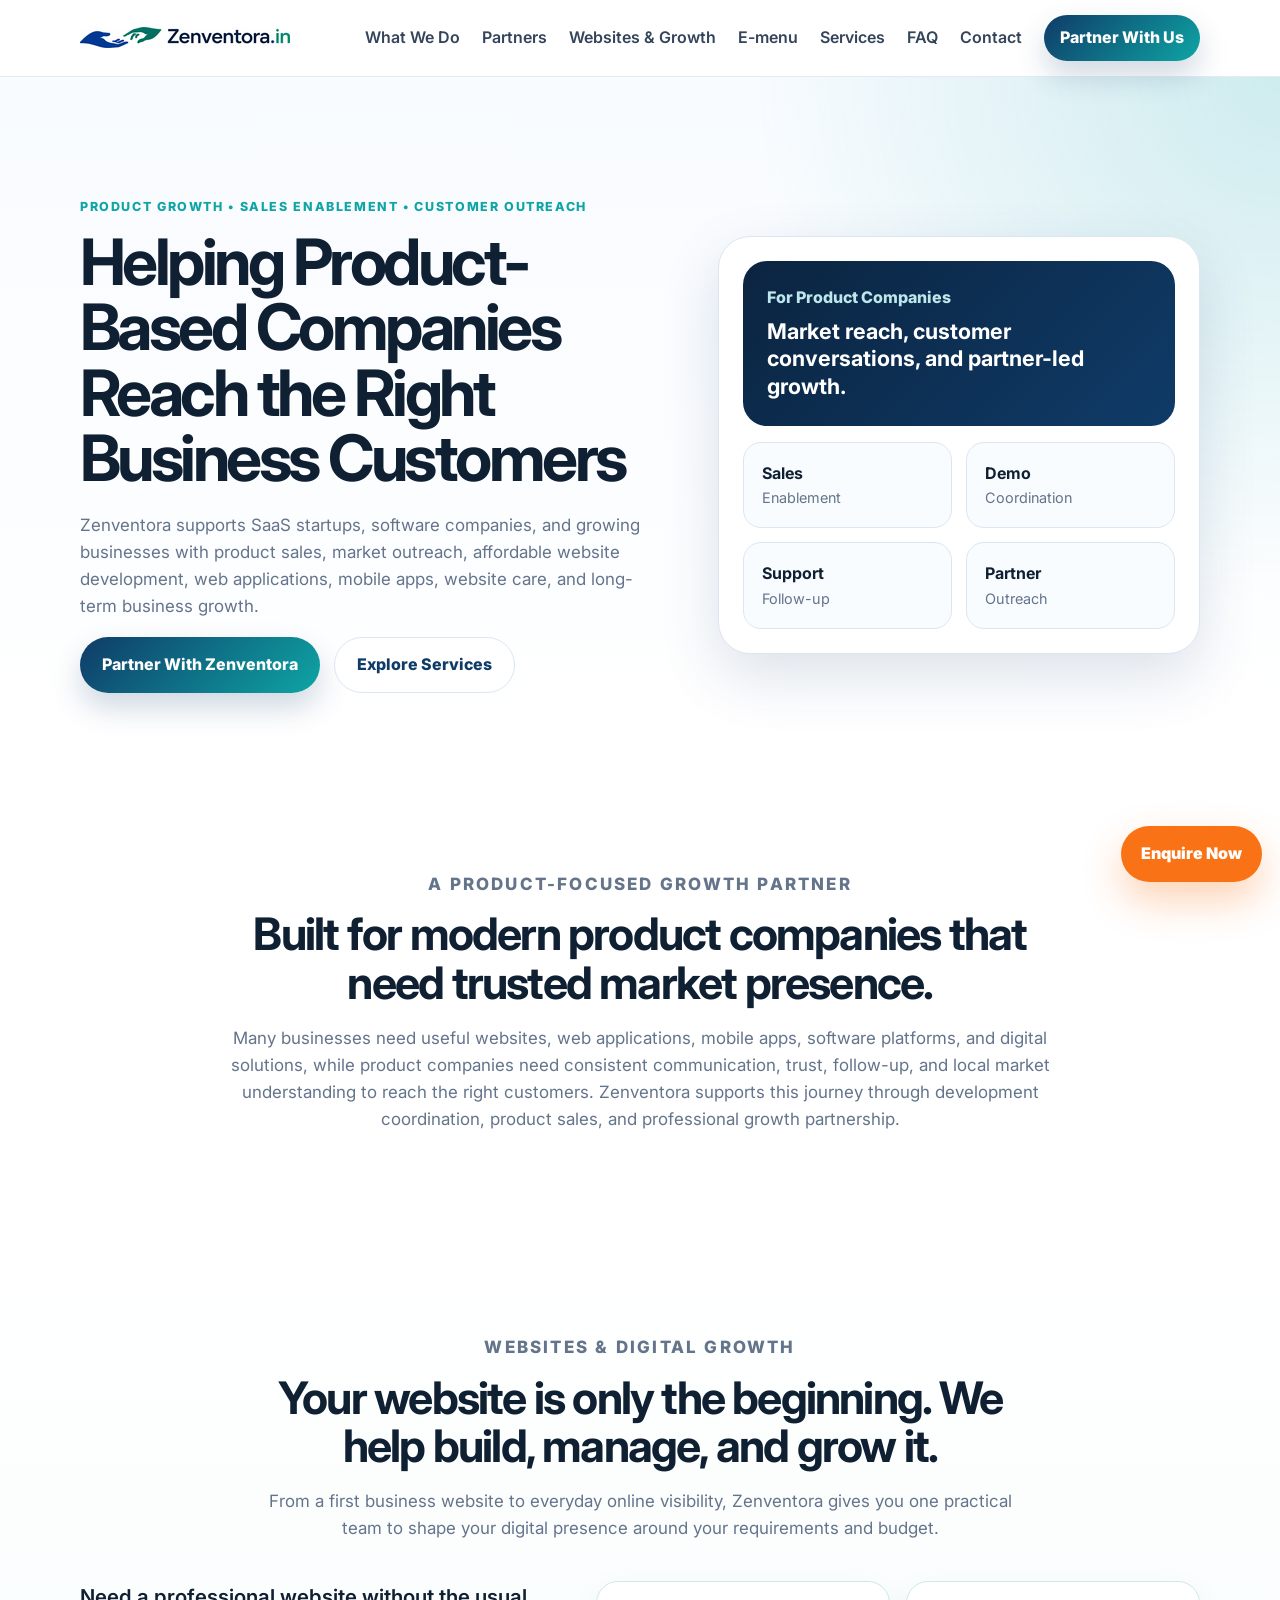
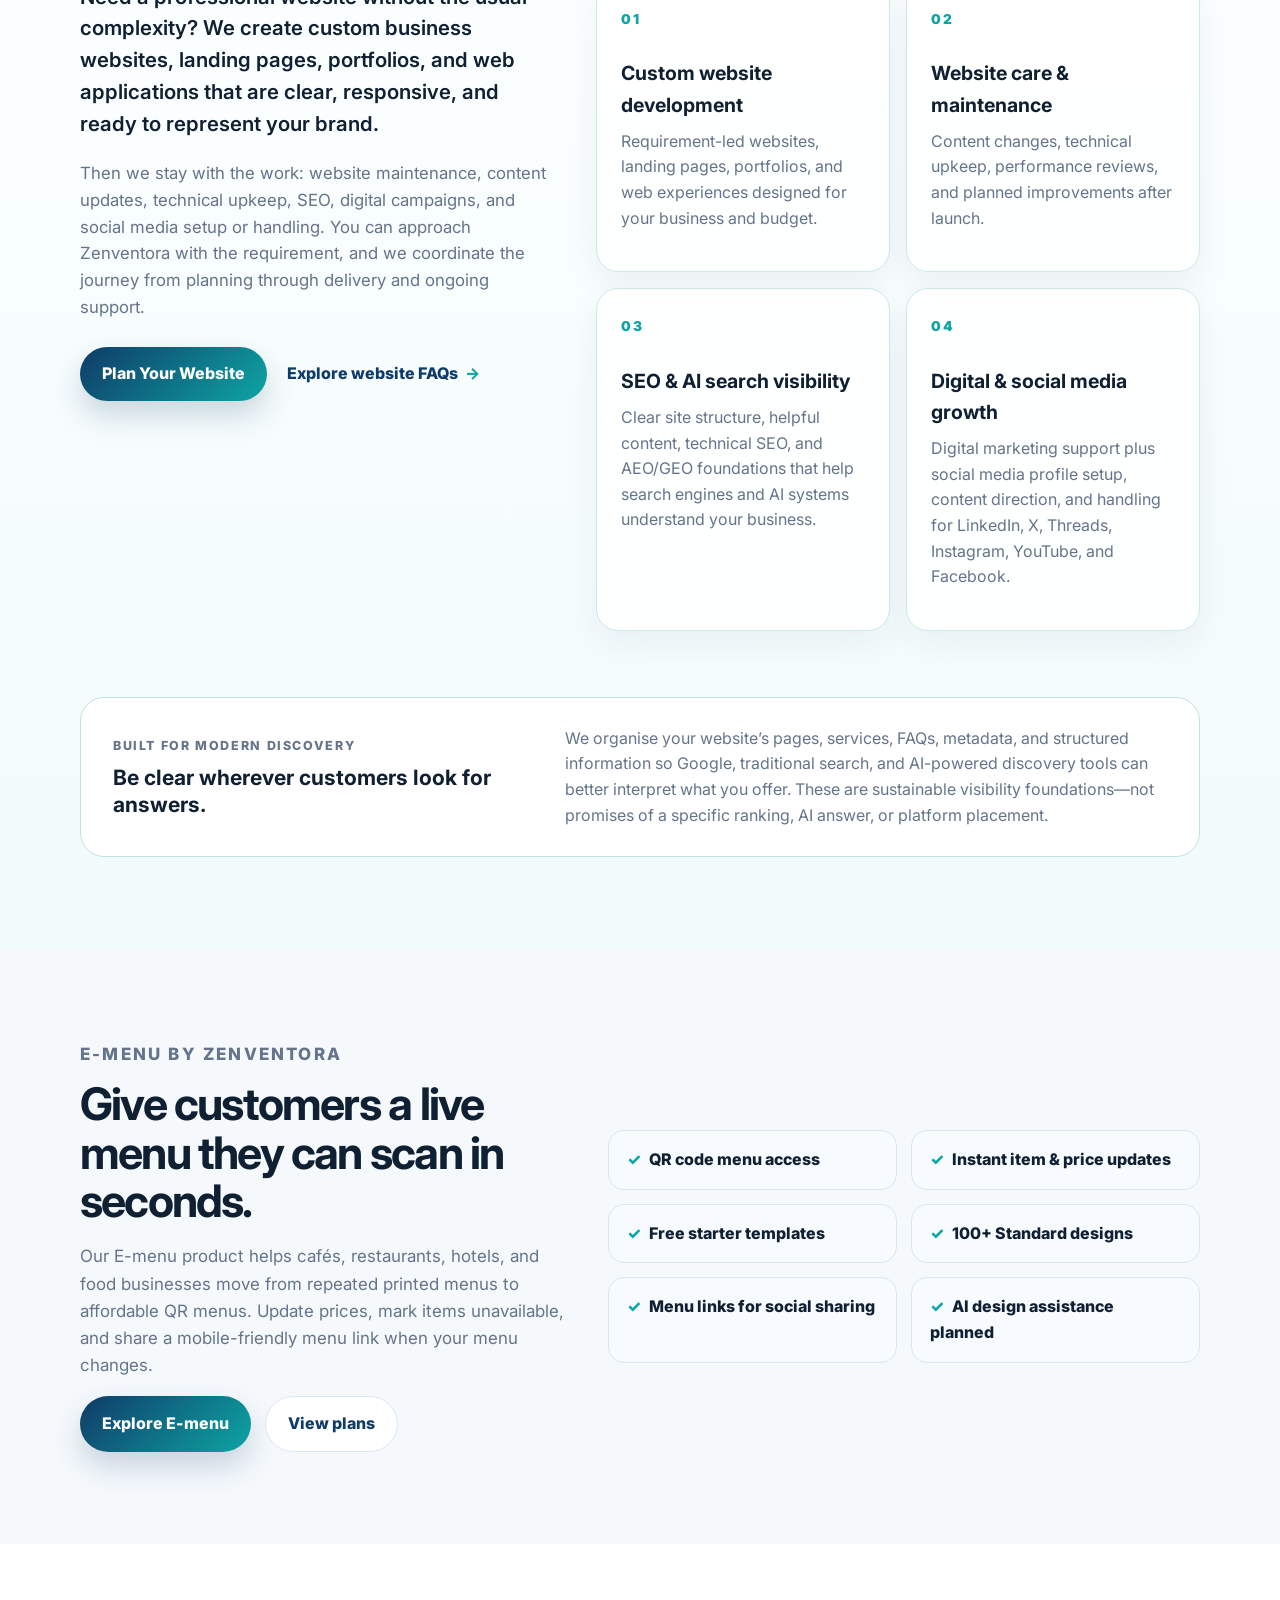
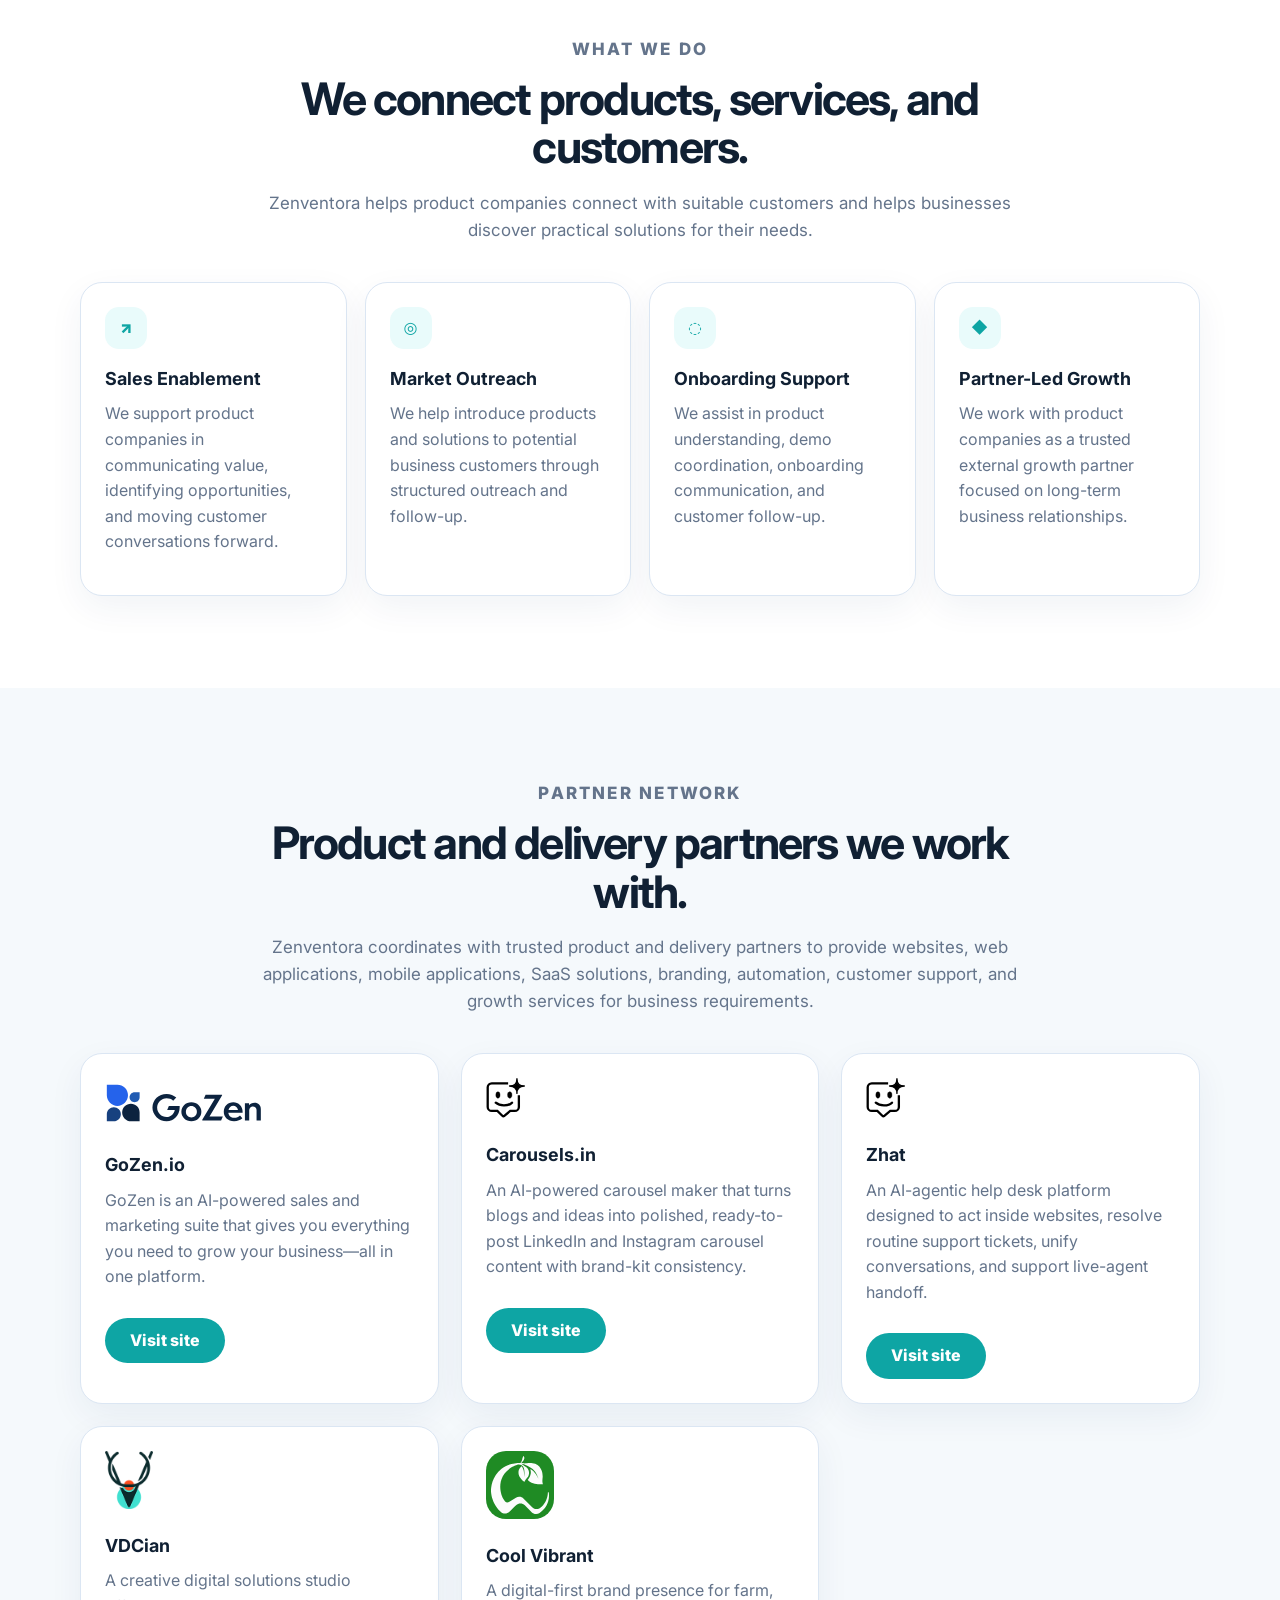
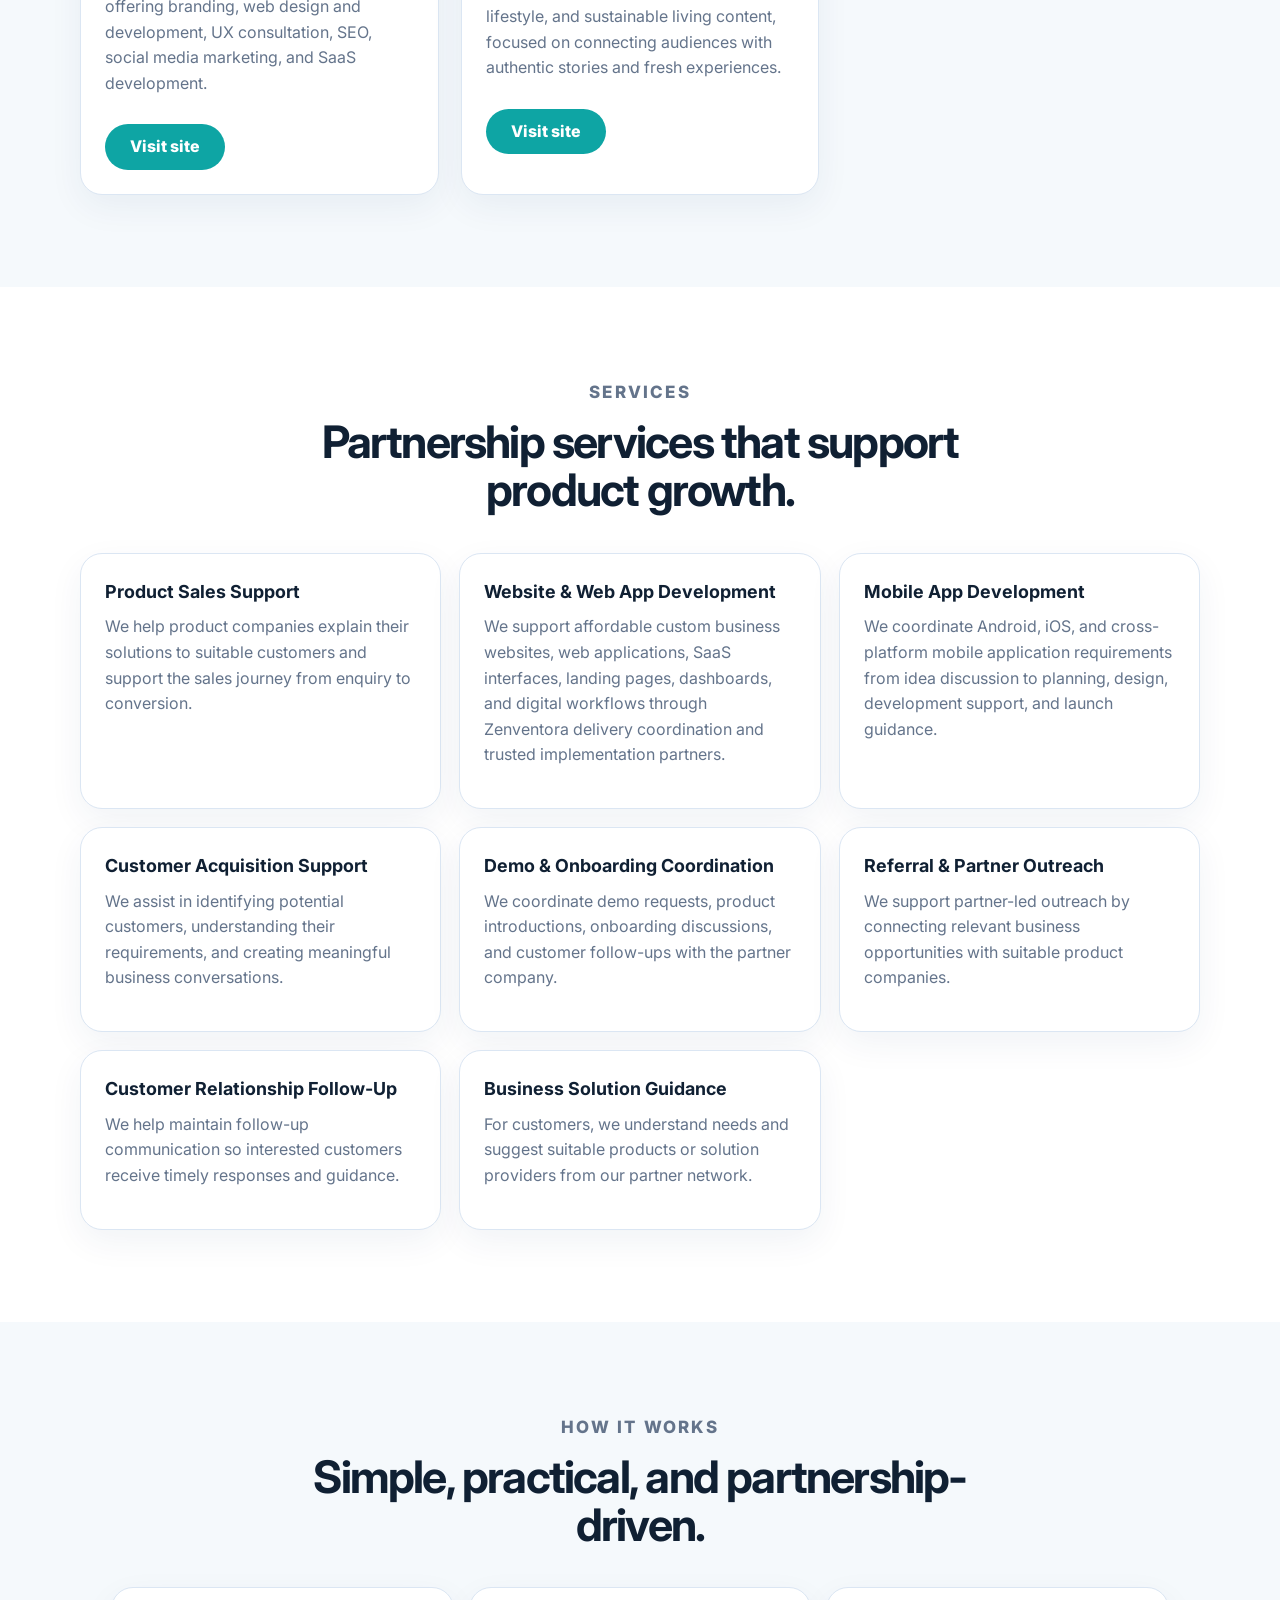
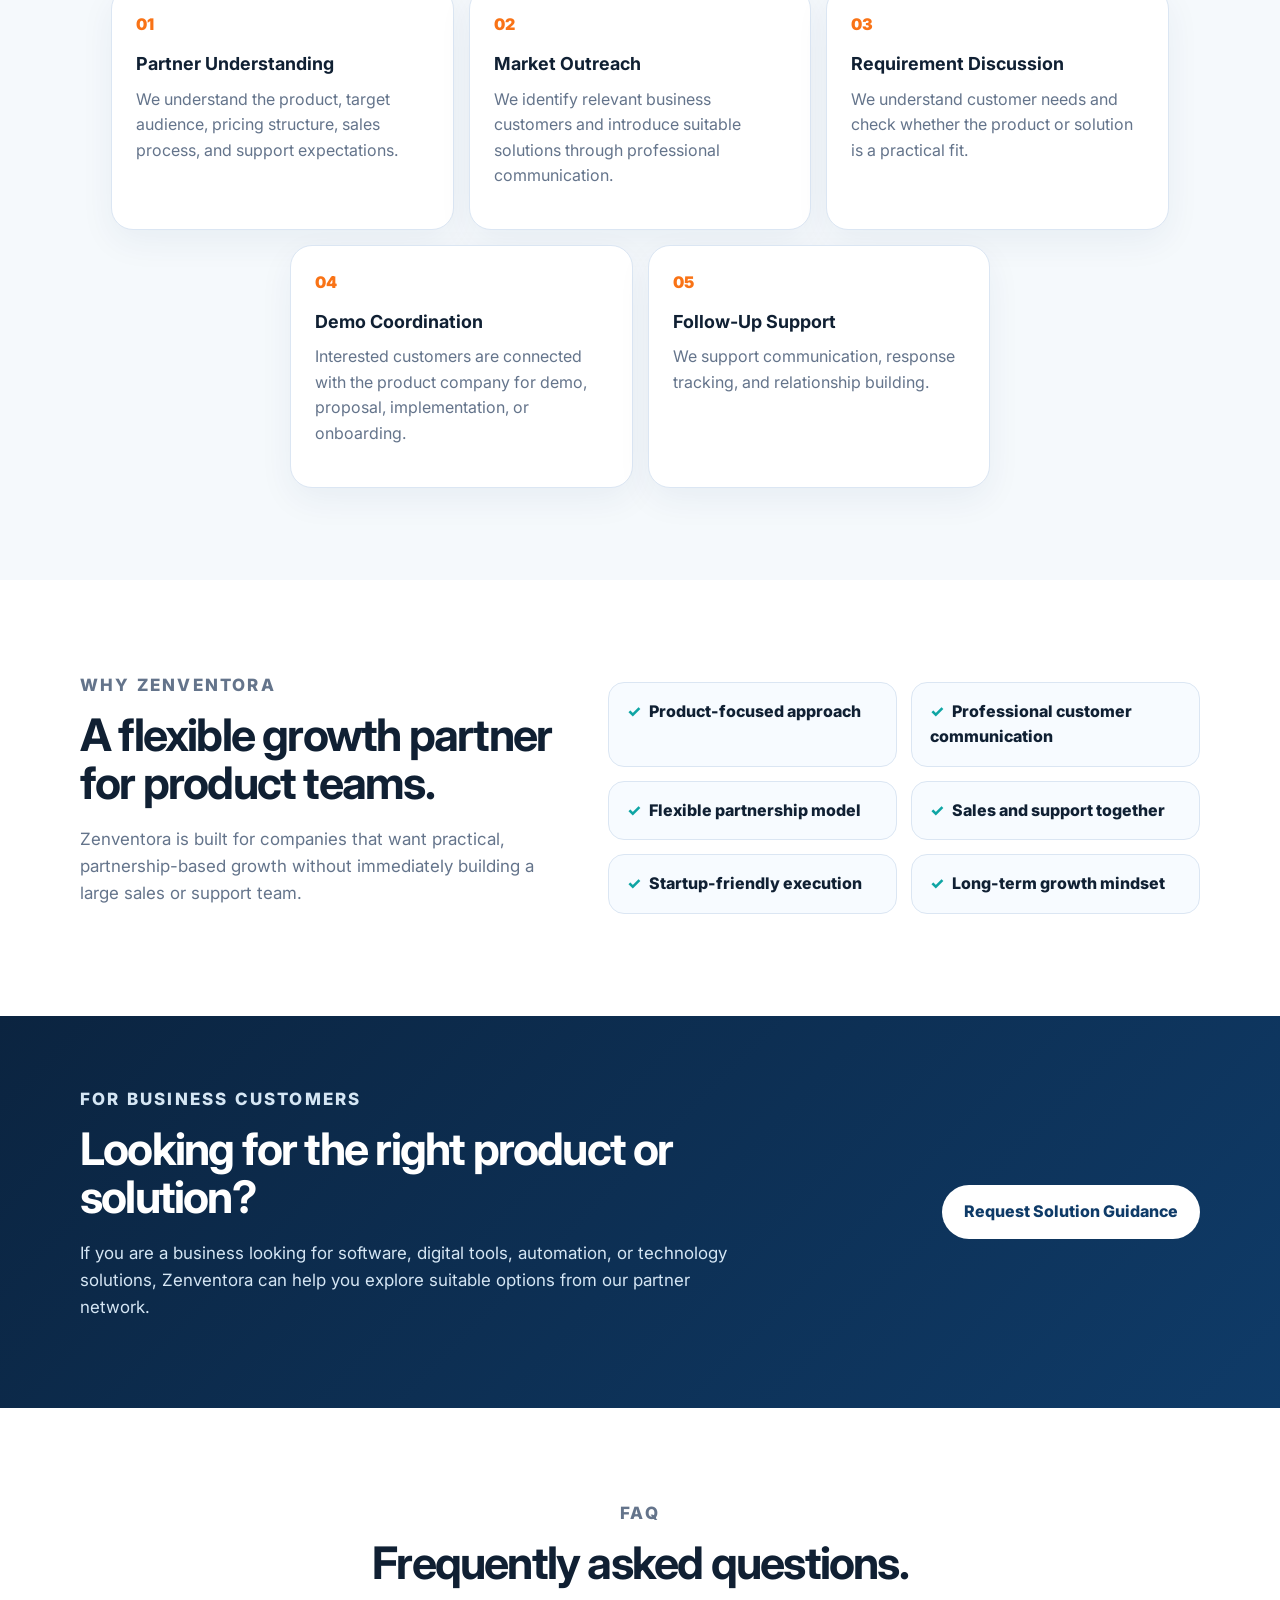
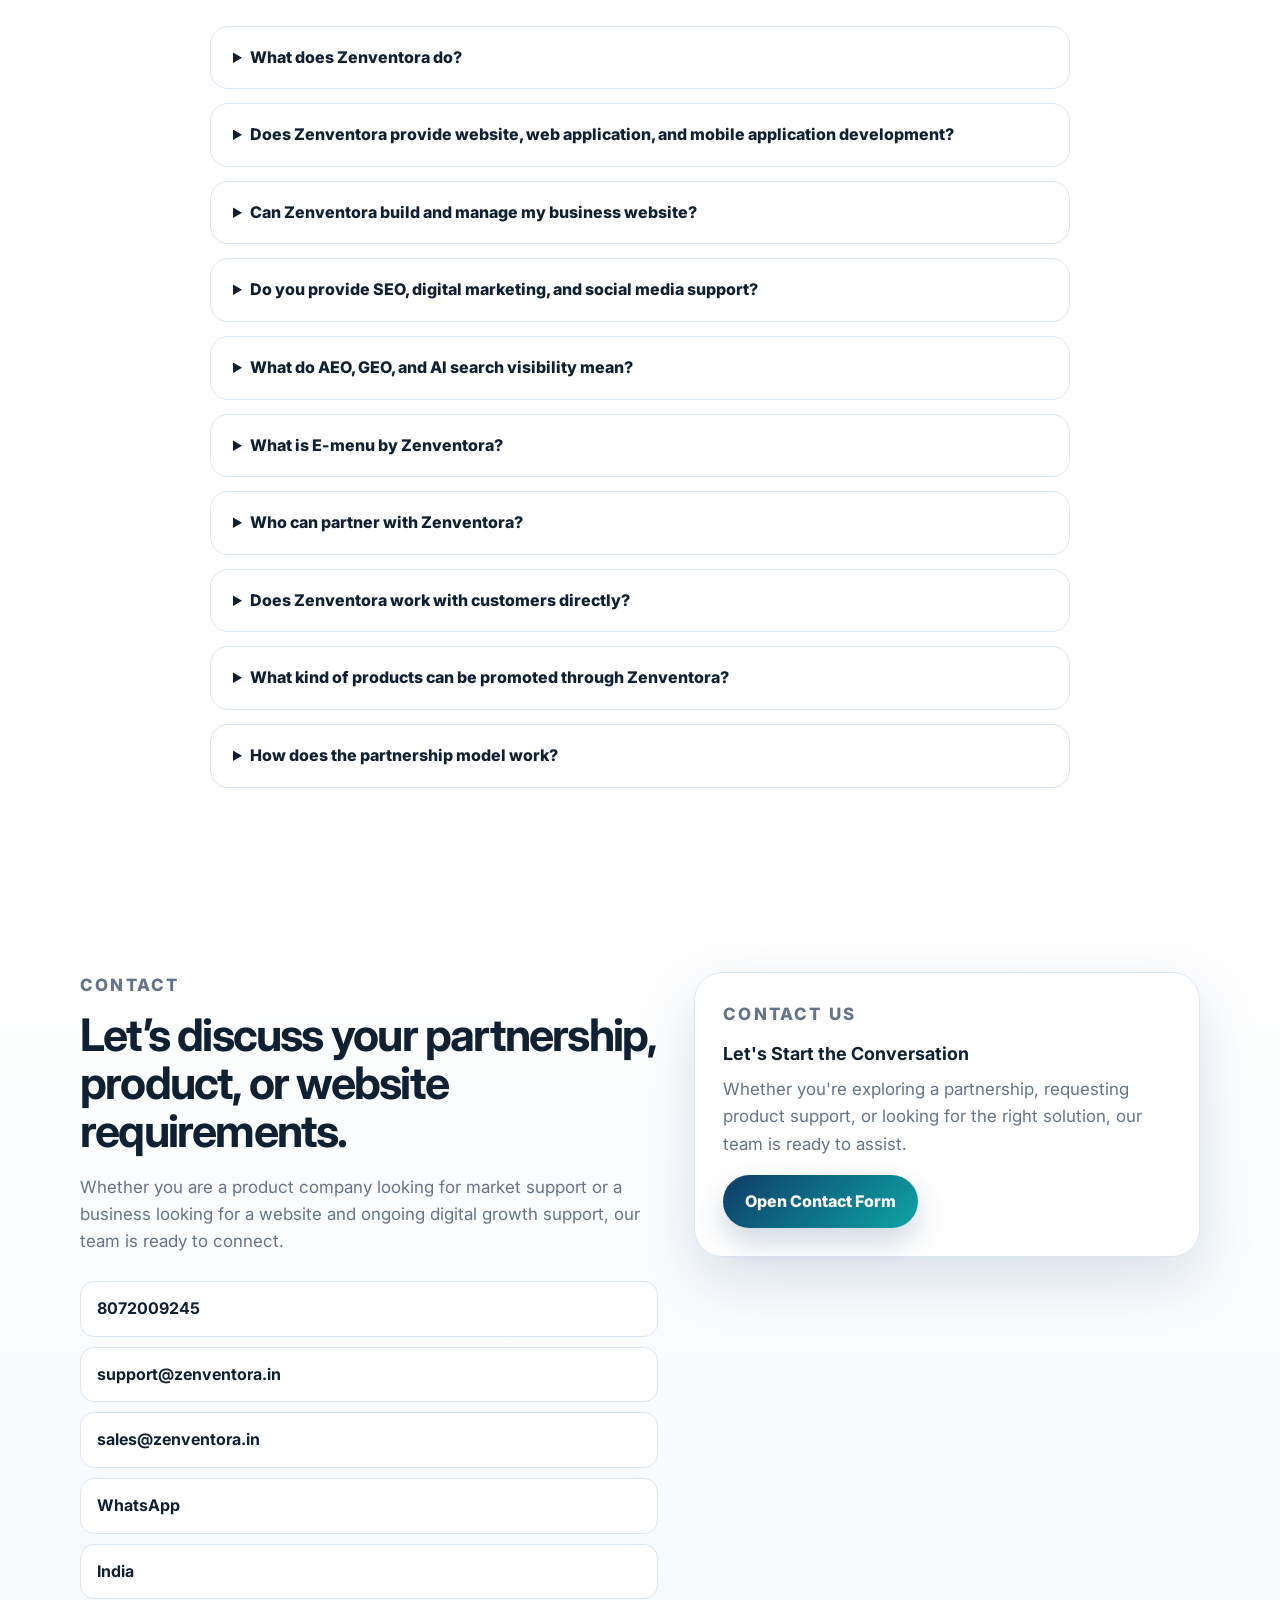
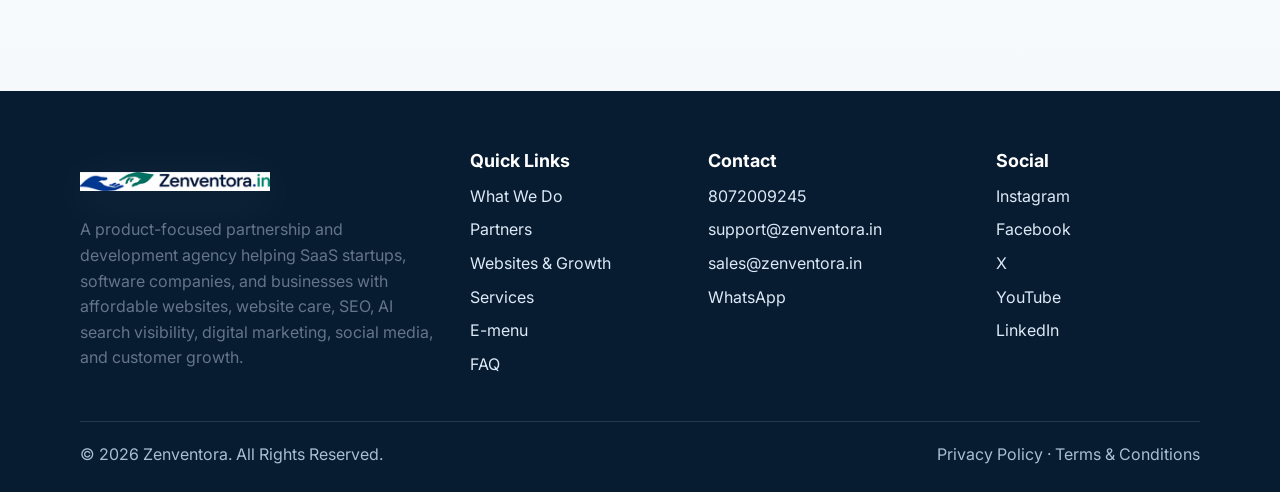
==== commit 9260c591: "Add E-menu product landing experience" ====
--- a/index.html
+++ b/index.html
@@ -114,6 +114,7 @@
         <a href="#what-we-do">What We Do</a>
         <a href="#partners">Partners</a>
         <a href="#web-presence">Websites & Growth</a>
+        <a href="emenu/">E-menu</a>
         <a href="#services">Services</a>
         <a href="#faq">FAQ</a>
         <a href="#contact">Contact</a>
@@ -184,6 +185,13 @@
           <div><p class="eyebrow">Built for modern discovery</p><h3>Be clear wherever customers look for answers.</h3></div>
           <p>We organise your website’s pages, services, FAQs, metadata, and structured information so Google, traditional search, and AI-powered discovery tools can better interpret what you offer. These are sustainable visibility foundations—not promises of a specific ranking, AI answer, or platform placement.</p>
         </div>
+      </div>
+    </section>
+
+    <section id="e-menu" class="section emenu-promo soft-bg">
+      <div class="container split-grid">
+        <div><p class="eyebrow">E-menu by Zenventora</p><h2>Give customers a live menu they can scan in seconds.</h2><p>Our E-menu product helps cafés, restaurants, hotels, and food businesses move from repeated printed menus to affordable QR menus. Update prices, mark items unavailable, and share a mobile-friendly menu link when your menu changes.</p><div class="hero-actions"><a class="btn btn-primary" href="emenu/">Explore E-menu</a><a class="btn btn-secondary" href="emenu/#pricing">View plans</a></div></div>
+        <div class="check-grid"><span>QR code menu access</span><span>Instant item & price updates</span><span>Free starter templates</span><span>100+ Standard designs</span><span>Menu links for social sharing</span><span>AI design assistance planned</span></div>
       </div>
     </section>
 
@@ -291,6 +299,7 @@
           <details id="website-faq"><summary>Can Zenventora build and manage my business website?</summary><p>Yes. We can coordinate a custom website around your requirement and budget, then support agreed maintenance, content updates, technical upkeep, SEO, and future improvements after launch.</p></details>
           <details><summary>Do you provide SEO, digital marketing, and social media support?</summary><p>Yes. Alongside website work, Zenventora can support SEO foundations, digital marketing, and social media setup or ongoing handling for LinkedIn, X, Threads, Instagram, YouTube, and Facebook, based on the agreed scope.</p></details>
           <details><summary>What do AEO, GEO, and AI search visibility mean?</summary><p>Answer engine optimization (AEO) and generative engine optimization (GEO) focus on making your website information clear, structured, accurate, and useful for search engines and AI-powered discovery tools. We build these foundations, but no agency can guarantee rankings, AI-generated answers, or placement on third-party platforms.</p></details>
+          <details><summary>What is E-menu by Zenventora?</summary><p>E-menu is an affordable live QR menu product for cafés, restaurants, hotels, and food businesses. Customers scan a QR code to browse a mobile-friendly menu, while the business can update menu details and availability as needed.</p></details>
           <details><summary>Who can partner with Zenventora?</summary><p>SaaS companies, software product companies, startup product teams, digital solution brands, and business technology providers can partner with Zenventora.</p></details>
           <details><summary>Does Zenventora work with customers directly?</summary><p>Yes. Businesses looking for software, digital tools, automation, or technology solutions can contact Zenventora for guided solution discovery.</p></details>
           <details><summary>What kind of products can be promoted through Zenventora?</summary><p>Zenventora can work with CRM, ERP, billing software, HR tools, automation platforms, productivity tools, cloud services, and other digital solutions.</p></details>
@@ -320,7 +329,7 @@
   <footer class="site-footer">
     <div class="container footer-grid">
       <div><a class="brand footer-brand" href="#home"><img class="brand-logo" src="assets/zenventora-logo.svg" alt="Official Zenventora logo" itemprop="logo" /></a><p>A product-focused partnership and development agency helping SaaS startups, software companies, and businesses with affordable websites, website care, SEO, AI search visibility, digital marketing, social media, and customer growth.</p></div>
-      <div><h3>Quick Links</h3><a href="#what-we-do">What We Do</a><a href="#partners">Partners</a><a href="#web-presence">Websites & Growth</a><a href="#services">Services</a><a href="#faq">FAQ</a></div>
+      <div><h3>Quick Links</h3><a href="#what-we-do">What We Do</a><a href="#partners">Partners</a><a href="#web-presence">Websites & Growth</a><a href="#services">Services</a><a href="emenu/">E-menu</a><a href="#faq">FAQ</a></div>
       <div><h3>Contact</h3><a href="tel:+918072009245">8072009245</a><a href="mailto:support@zenventora.in">support@zenventora.in</a><a href="mailto:sales@zenventora.in">sales@zenventora.in</a><a href="https://wa.me/918072009245" target="_blank" rel="noopener">WhatsApp</a></div><div><h3>Social</h3><a href="https://www.instagram.com/zenventora/" target="_blank" rel="noopener">Instagram</a><a href="https://www.facebook.com/profile.php?id=61591519560721" target="_blank" rel="noopener">Facebook</a><a href="https://x.com/zenventora" target="_blank" rel="noopener">X</a><a href="https://www.youtube.com/@zenventora" target="_blank" rel="noopener">YouTube</a><a href="https://www.linkedin.com/company/zenventora/" target="_blank" rel="noopener">LinkedIn</a></div>
     </div>
     <div class="container footer-bottom"><span>© 2026 Zenventora. All Rights Reserved.</span><span><a href="privacy-policy.html">Privacy Policy</a> · <a href="terms-and-conditions.html">Terms & Conditions</a></span></div>
